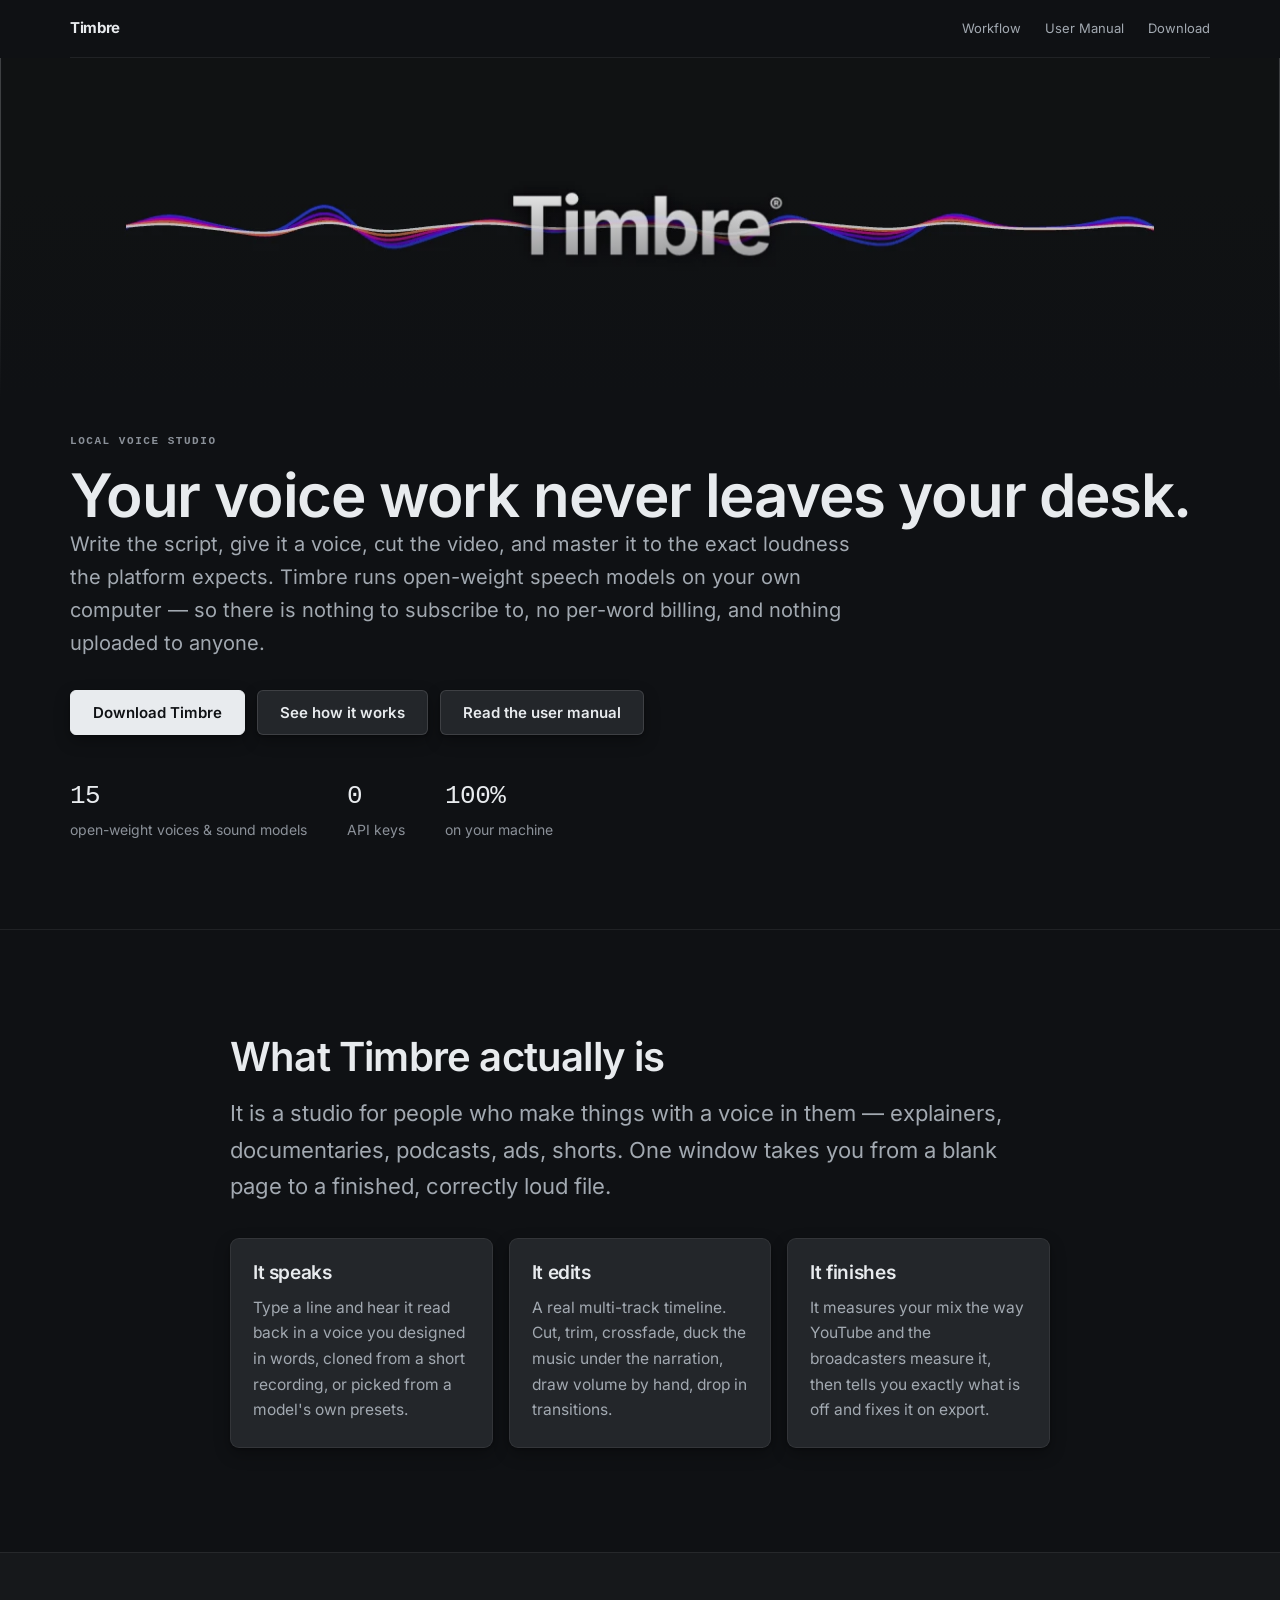
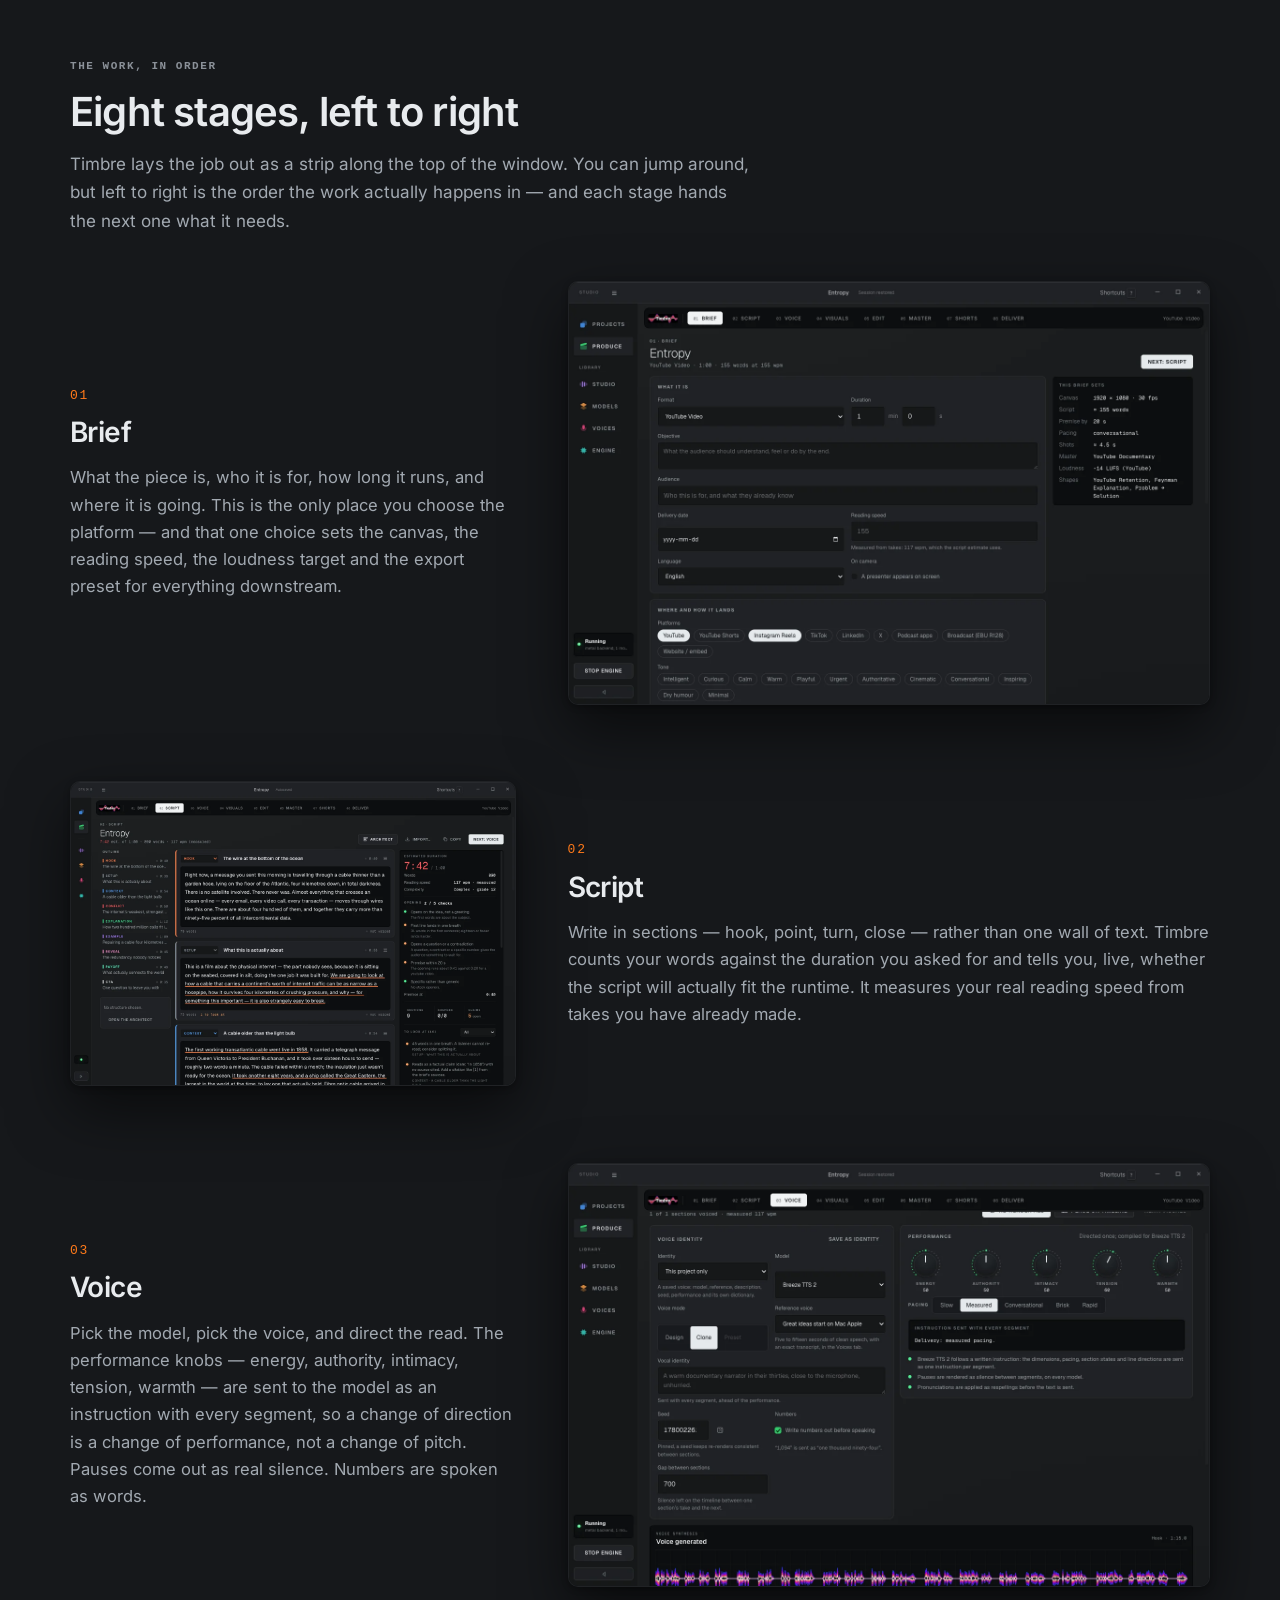
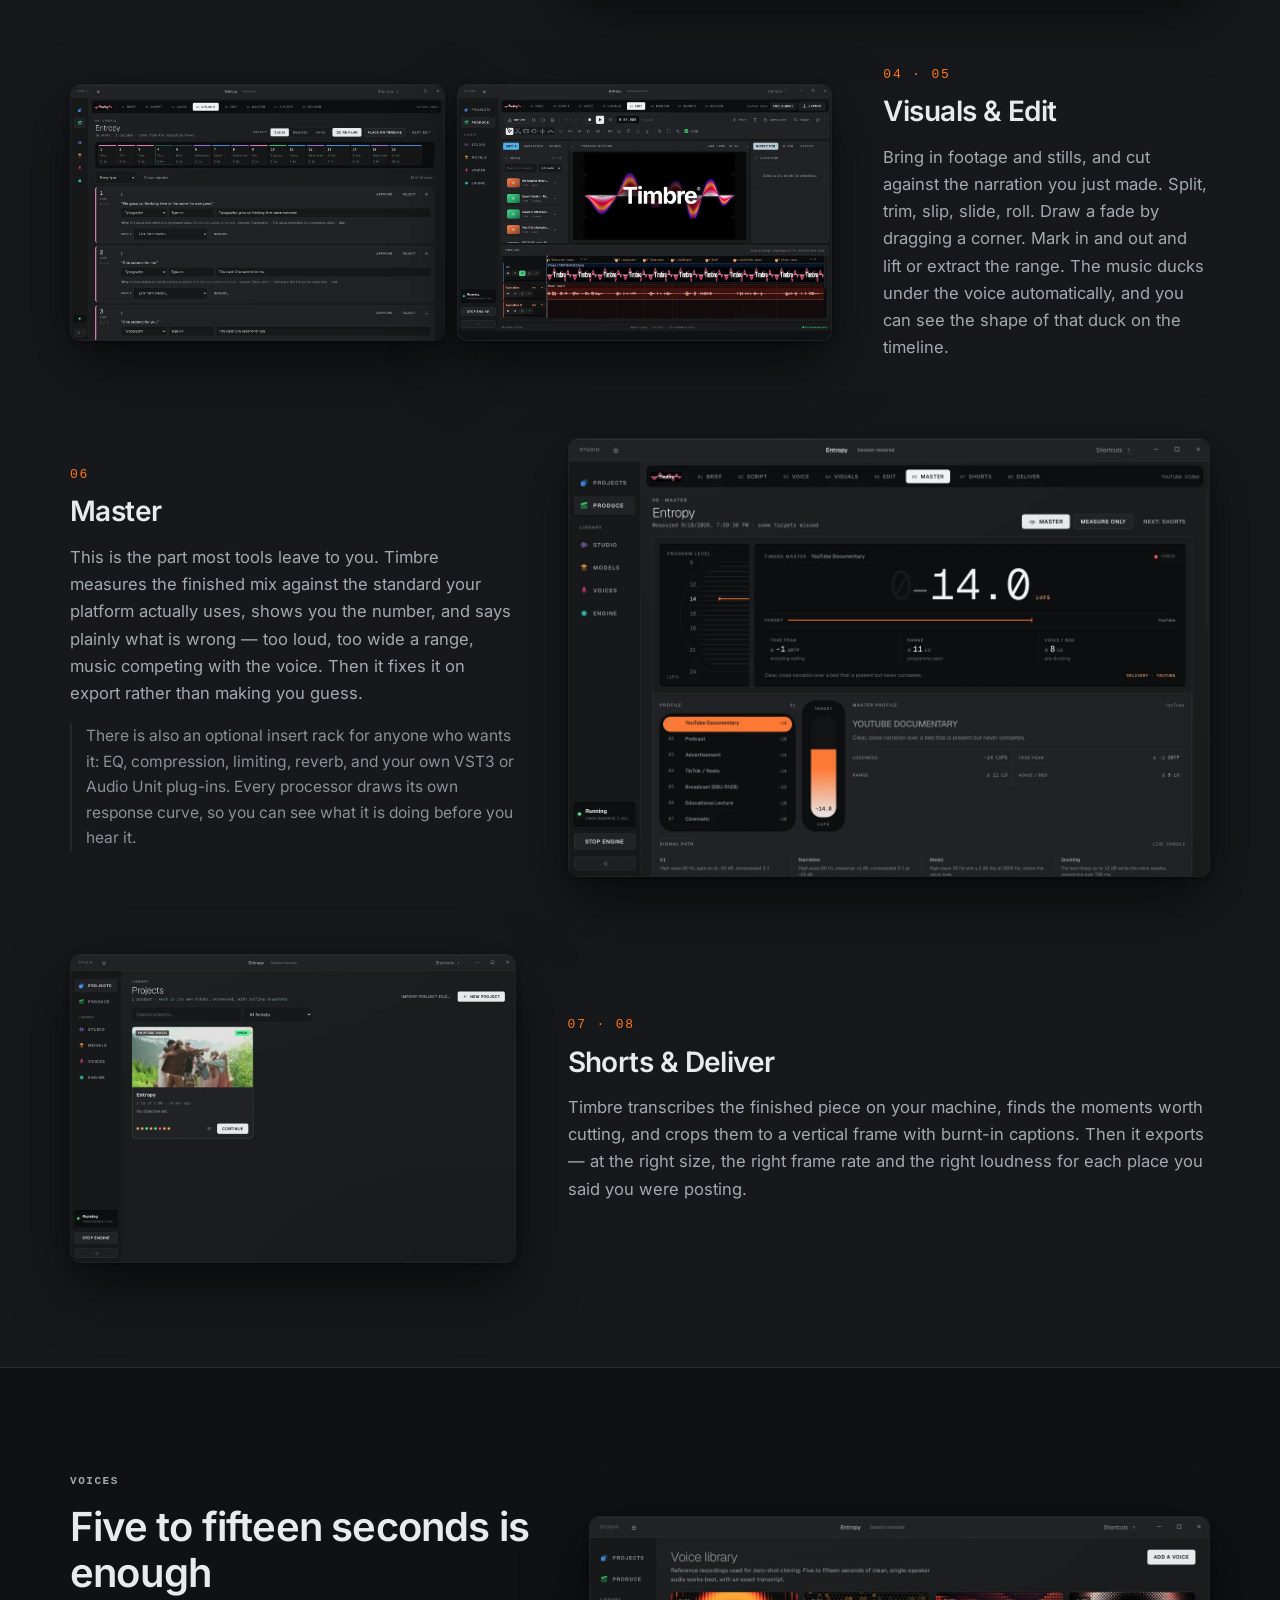
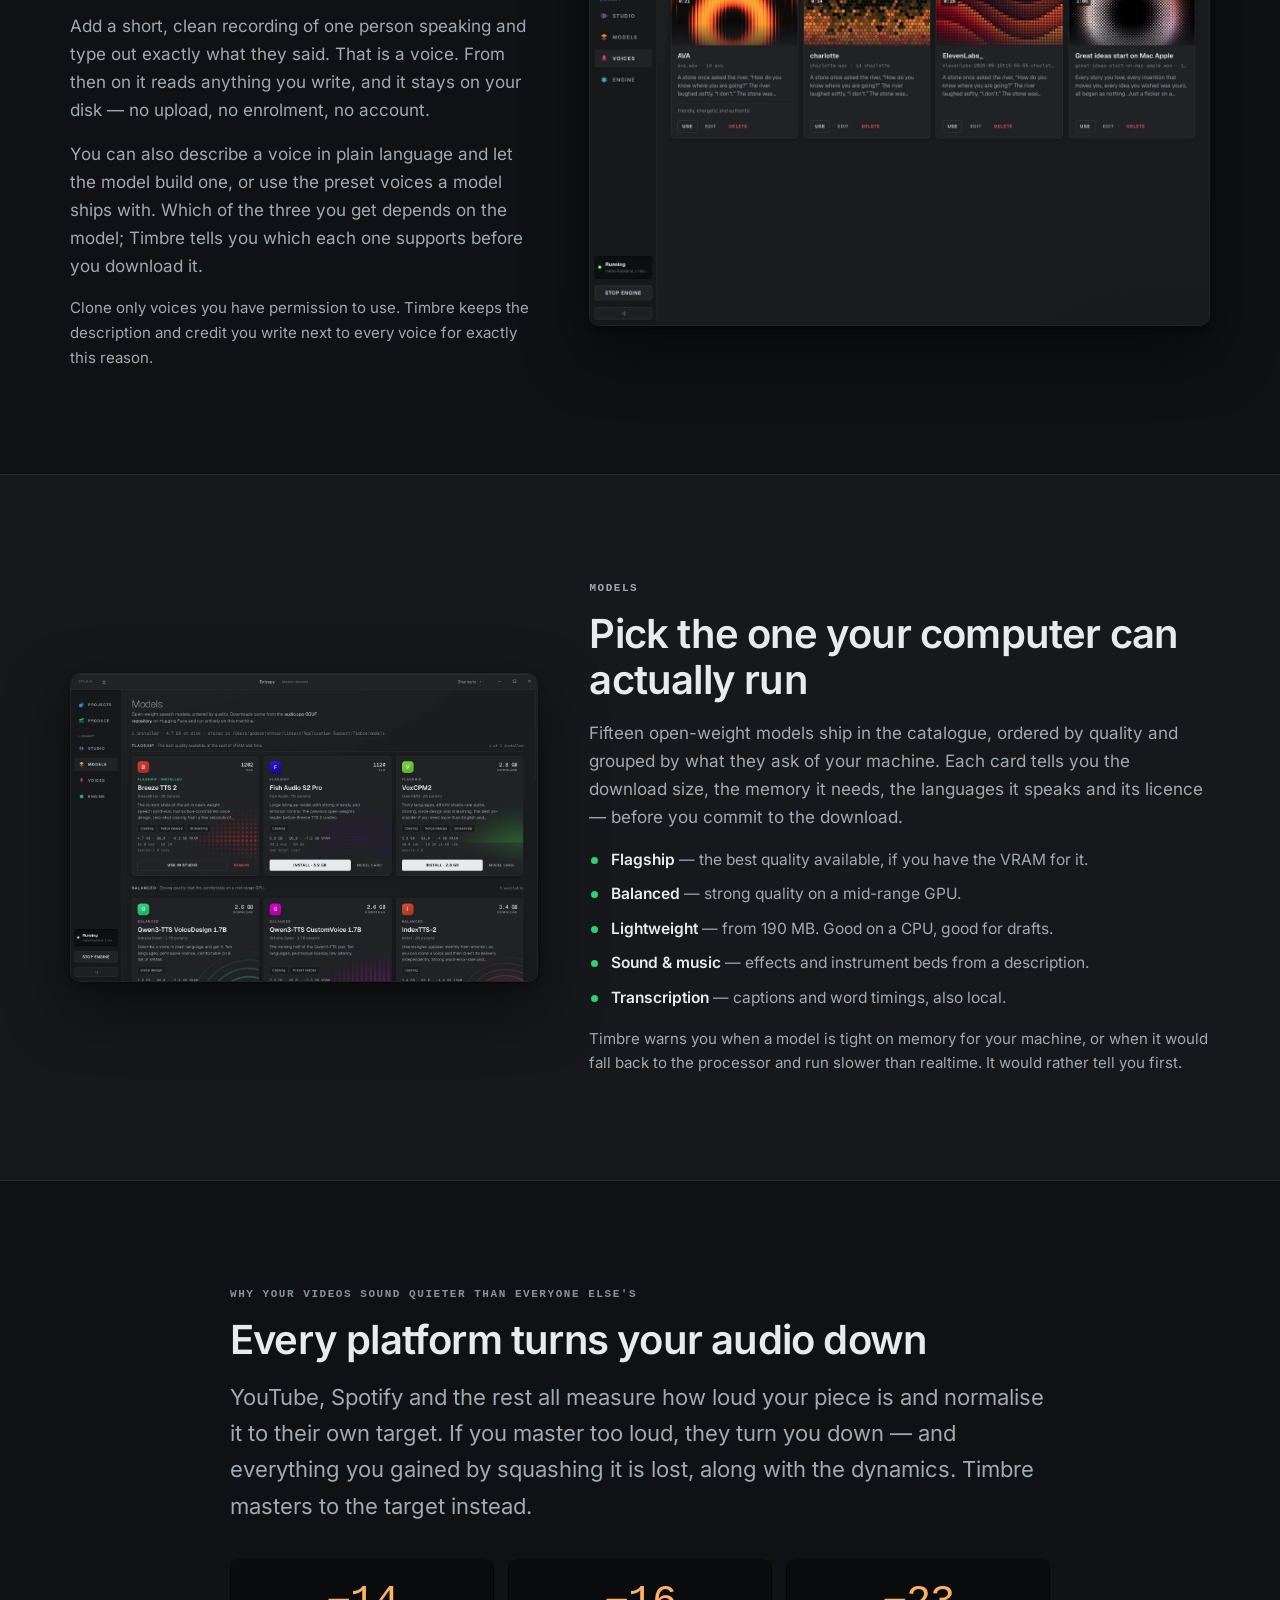
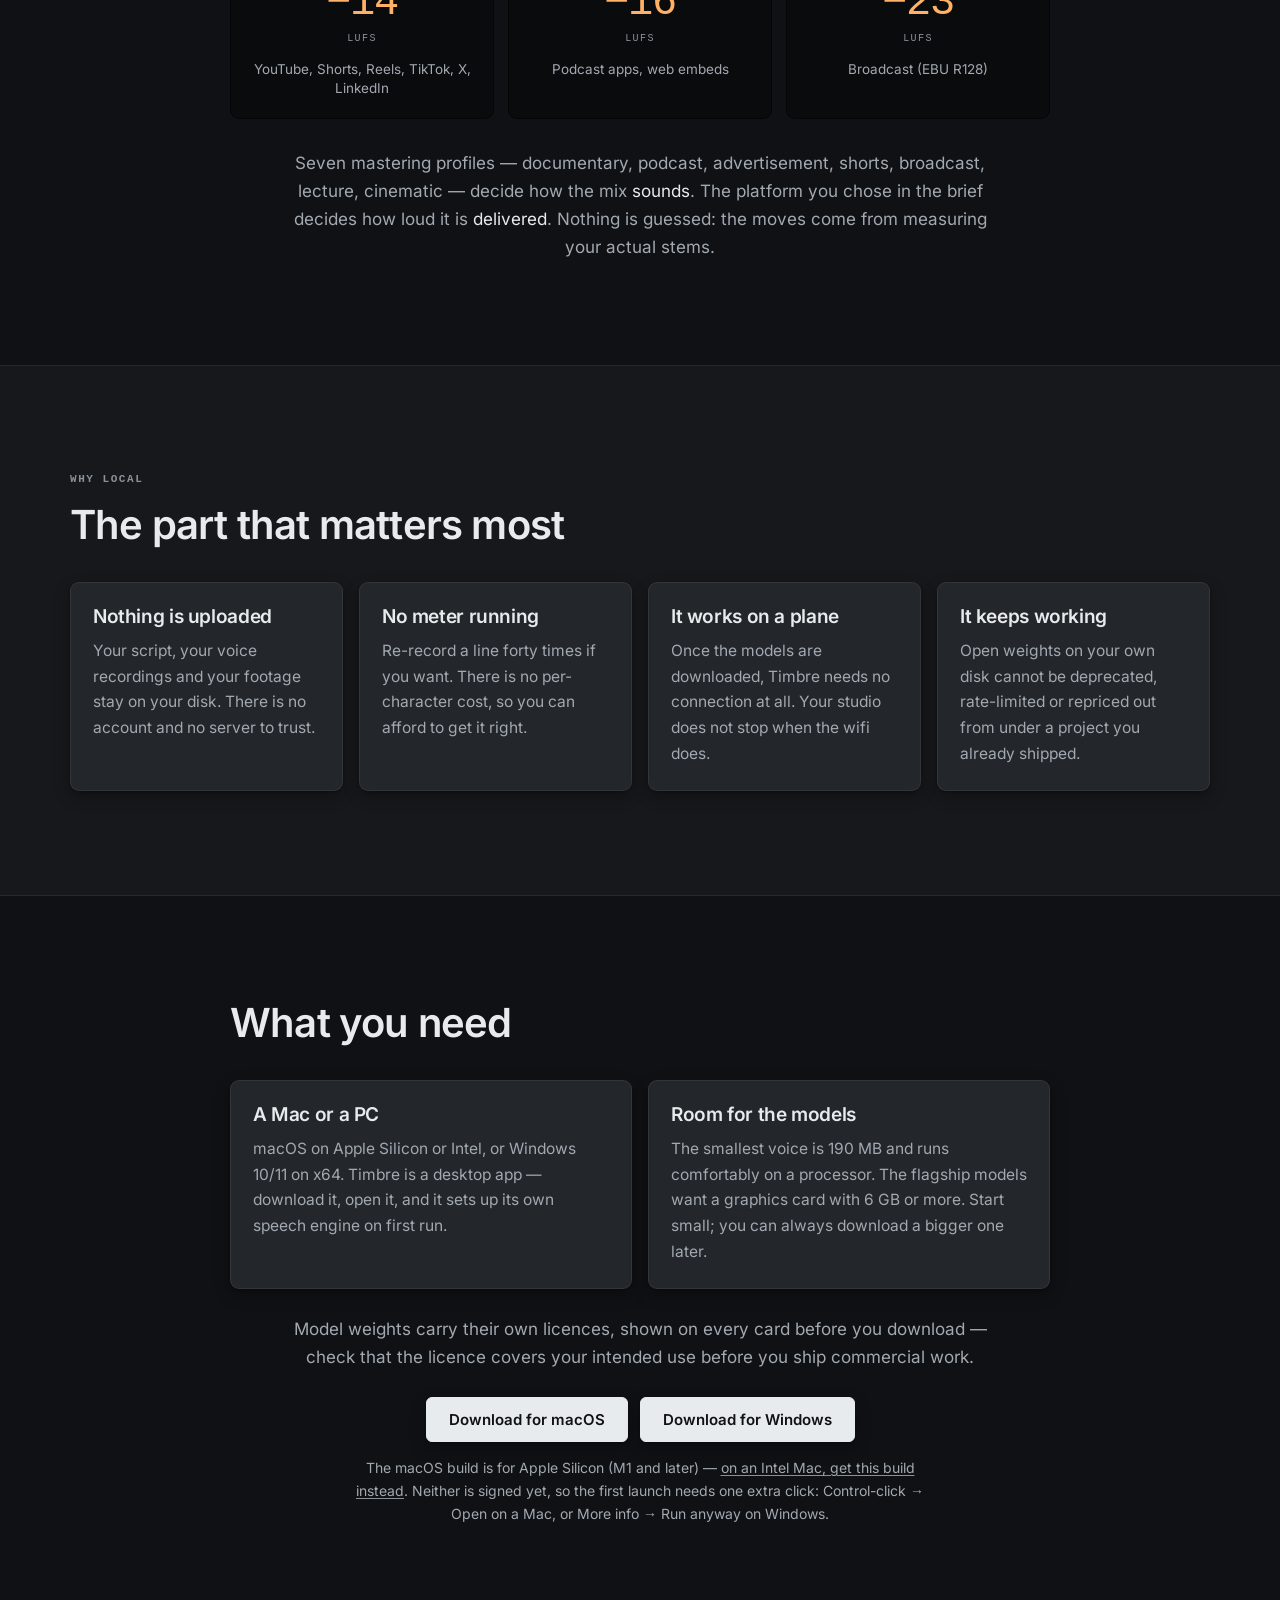
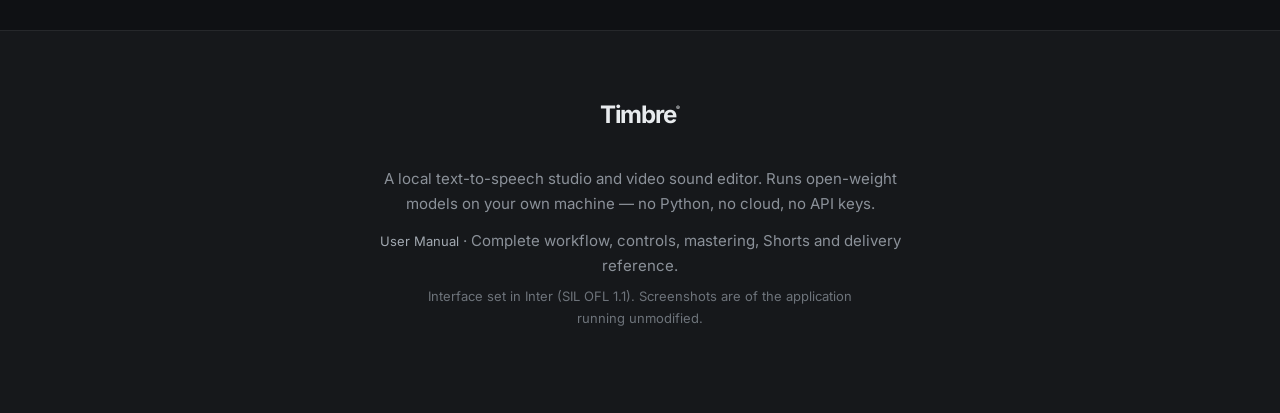
==== index.html @ 1e35bdff "Point the download buttons at the 1.2.0 release" ====
<!doctype html>
<html lang="en">
  <head>
    <meta charset="utf-8" />
    <meta name="viewport" content="width=device-width, initial-scale=1" />
    <title>Timbre — a voice studio that runs on your own machine</title>
    <meta
      name="description"
      content="Write a script, give it a voice, cut the video and master it for the platform you are posting to. Timbre runs open-weight speech models on your own computer. No subscription, no cloud, no API keys."
    />
    <meta name="theme-color" content="#0f1114" />
    <meta property="og:title" content="Timbre — a voice studio that runs on your own machine" />
    <meta
      property="og:description"
      content="Script, voice, edit, master and deliver. Open-weight speech models running locally, with a real multi-track editor and broadcast-grade loudness."
    />
    <meta property="og:type" content="website" />
    <meta property="og:image" content="img/00-masthead.webp" />
    <link rel="stylesheet" href="style.css" />
  </head>
  <body>
    <a class="skip" href="#what">Skip to content</a>

    <!-- ───────────────────────────────────────────── hero -->
    <header class="hero">
      <nav class="site-nav" aria-label="Primary">
        <a class="site-nav-brand" href="index.html">Timbre</a>
        <div class="site-nav-links">
          <a href="#stages">Workflow</a>
          <a href="manual.html">User Manual</a>
          <a href="#get">Download</a>
        </div>
      </nav>
      <!-- The app's own opening screen, used as this page's masthead. It sits
           above the headline rather than behind it: run underneath, its
           wordmark competed with the H1 and read as a printing fault. -->
      <div class="masthead">
        <img
          src="img/00-masthead.webp"
          alt="The Timbre wordmark standing in a speech waveform"
          width="1320"
          height="400"
          fetchpriority="high"
        />
      </div>
      <div class="hero-copy">
        <p class="eyebrow">Local voice studio</p>
        <h1>Your voice work never leaves your desk.</h1>
        <p class="lede">
          Write the script, give it a voice, cut the video, and master it to the exact loudness the
          platform expects. Timbre runs open-weight speech models on your own computer — so there is
          nothing to subscribe to, no per-word billing, and nothing uploaded to anyone.
        </p>
        <div class="cta">
          <a class="btn btn-primary" href="#get">Download Timbre</a>
          <a class="btn" href="#stages">See how it works</a>
          <a class="btn" href="manual.html">Read the user manual</a>
        </div>
        <ul class="hero-facts">
          <li><b>15</b> open-weight voices &amp; sound models</li>
          <li><b>0</b> API keys</li>
          <li><b>100%</b> on your machine</li>
        </ul>
      </div>
    </header>

    <!-- ───────────────────────────────────────────── what -->
    <section id="what" class="band">
      <div class="wrap narrow">
        <h2>What Timbre actually is</h2>
        <p class="big">
          It is a studio for people who make things with a voice in them — explainers, documentaries,
          podcasts, ads, shorts. One window takes you from a blank page to a finished, correctly
          loud file.
        </p>
        <div class="grid three">
          <div class="card">
            <h3>It speaks</h3>
            <p>
              Type a line and hear it read back in a voice you designed in words, cloned from a short
              recording, or picked from a model's own presets.
            </p>
          </div>
          <div class="card">
            <h3>It edits</h3>
            <p>
              A real multi-track timeline. Cut, trim, crossfade, duck the music under the narration,
              draw volume by hand, drop in transitions.
            </p>
          </div>
          <div class="card">
            <h3>It finishes</h3>
            <p>
              It measures your mix the way YouTube and the broadcasters measure it, then tells you
              exactly what is off and fixes it on export.
            </p>
          </div>
        </div>
      </div>
    </section>

    <!-- ───────────────────────────────────────────── stages -->
    <section id="stages" class="band alt">
      <div class="wrap">
        <p class="eyebrow">The work, in order</p>
        <h2>Eight stages, left to right</h2>
        <p class="sub">
          Timbre lays the job out as a strip along the top of the window. You can jump around, but
          left to right is the order the work actually happens in — and each stage hands the next one
          what it needs.
        </p>

        <ol class="stages">
          <li class="stage">
            <div class="stage-text">
              <p class="num">01</p>
              <h3>Brief</h3>
              <p>
                What the piece is, who it is for, how long it runs, and where it is going. This is the
                only place you choose the platform — and that one choice sets the canvas, the reading
                speed, the loudness target and the export preset for everything downstream.
              </p>
            </div>
            <figure class="shot">
              <img src="img/02-brief.webp" alt="The Brief stage: format, duration, objective, audience, platforms and tone." width="1366" height="900" loading="lazy" />
            </figure>
          </li>

          <li class="stage">
            <div class="stage-text">
              <p class="num">02</p>
              <h3>Script</h3>
              <p>
                Write in sections — hook, point, turn, close — rather than one wall of text. Timbre
                counts your words against the duration you asked for and tells you, live, whether the
                script will actually fit the runtime. It measures your real reading speed from takes
                you have already made.
              </p>
            </div>
            <figure class="shot">
              <img src="img/03-script.webp" alt="The Script stage: nine sections of a script with live word counts, a reading-speed estimate, and Timbre's own checks for pacing and unsourced claims." width="1320" height="900" loading="lazy" />
            </figure>
          </li>

          <li class="stage">
            <div class="stage-text">
              <p class="num">03</p>
              <h3>Voice</h3>
              <p>
                Pick the model, pick the voice, and direct the read. The performance knobs — energy,
                authority, intimacy, tension, warmth — are sent to the model as an instruction with
                every segment, so a change of direction is a change of performance, not a change of
                pitch. Pauses come out as real silence. Numbers are spoken as words.
              </p>
            </div>
            <figure class="shot">
              <img src="img/04-voice.webp" alt="The Voice stage: voice identity, reference voice, and performance knobs." width="1366" height="900" loading="lazy" />
            </figure>
          </li>

          <li class="stage stage-pair">
            <div class="stage-text">
              <p class="num">04 · 05</p>
              <h3>Visuals &amp; Edit</h3>
              <p>
                Bring in footage and stills, and cut against the narration you just made. Split, trim,
                slip, slide, roll. Draw a fade by dragging a corner. Mark in and out and lift or
                extract the range. The music ducks under the voice automatically, and you can see the
                shape of that duck on the timeline.
              </p>
            </div>
            <div class="shot-pair">
              <figure class="shot">
                <img src="img/visuals-shots.webp" alt="The Visuals stage: an auto-planned shot list, each shot categorised -- typography, stock, generated, diagram -- with the reasoning behind it and its own approve or reject control." width="1320" height="900" loading="lazy" />
              </figure>
              <figure class="shot">
                <img src="img/05-edit.webp" alt="The Edit stage: multi-track timeline with video, narration and music." width="1366" height="900" loading="lazy" />
              </figure>
            </div>
          </li>

          <li class="stage">
            <div class="stage-text">
              <p class="num">06</p>
              <h3>Master</h3>
              <p>
                This is the part most tools leave to you. Timbre measures the finished mix against the
                standard your platform actually uses, shows you the number, and says plainly what is
                wrong — too loud, too wide a range, music competing with the voice. Then it fixes it
                on export rather than making you guess.
              </p>
              <p class="aside">
                There is also an optional insert rack for anyone who wants it: EQ, compression,
                limiting, reverb, and your own VST3 or Audio Unit plug-ins. Every processor draws its
                own response curve, so you can see what it is doing before you hear it.
              </p>
            </div>
            <figure class="shot">
              <img src="img/06-master.webp" alt="The Master stage: a large loudness readout, target rail and delivery profiles." width="1320" height="900" loading="lazy" />
            </figure>
          </li>

          <li class="stage">
            <div class="stage-text">
              <p class="num">07 · 08</p>
              <h3>Shorts &amp; Deliver</h3>
              <p>
                Timbre transcribes the finished piece on your machine, finds the moments worth
                cutting, and crops them to a vertical frame with burnt-in captions. Then it exports —
                at the right size, the right frame rate and the right loudness for each place you
                said you were posting.
              </p>
            </div>
            <figure class="shot">
              <img src="img/01-projects.webp" alt="The project library: each project in its own folder, autosaved with rolling snapshots." width="1300" height="900" loading="lazy" />
            </figure>
          </li>
        </ol>
      </div>
    </section>

    <!-- ───────────────────────────────────────────── voices -->
    <section class="band">
      <div class="wrap split">
        <div class="split-text">
          <p class="eyebrow">Voices</p>
          <h2>Five to fifteen seconds is enough</h2>
          <p>
            Add a short, clean recording of one person speaking and type out exactly what they said.
            That is a voice. From then on it reads anything you write, and it stays on your disk —
            no upload, no enrolment, no account.
          </p>
          <p>
            You can also describe a voice in plain language and let the model build one, or use the
            preset voices a model ships with. Which of the three you get depends on the model; Timbre
            tells you which each one supports before you download it.
          </p>
          <p class="note">
            Clone only voices you have permission to use. Timbre keeps the description and credit you
            write next to every voice for exactly this reason.
          </p>
        </div>
        <figure class="shot">
          <img src="img/08-voices.webp" alt="The voice library: saved reference voices with transcripts and durations." width="1366" height="900" loading="lazy" />
        </figure>
      </div>
    </section>

    <!-- ───────────────────────────────────────────── models -->
    <section class="band alt">
      <div class="wrap split reverse">
        <div class="split-text">
          <p class="eyebrow">Models</p>
          <h2>Pick the one your computer can actually run</h2>
          <p>
            Fifteen open-weight models ship in the catalogue, ordered by quality and grouped by what
            they ask of your machine. Each card tells you the download size, the memory it needs, the
            languages it speaks and its licence — before you commit to the download.
          </p>
          <ul class="ticks">
            <li><b>Flagship</b> — the best quality available, if you have the VRAM for it.</li>
            <li><b>Balanced</b> — strong quality on a mid-range GPU.</li>
            <li><b>Lightweight</b> — from 190 MB. Good on a CPU, good for drafts.</li>
            <li><b>Sound &amp; music</b> — effects and instrument beds from a description.</li>
            <li><b>Transcription</b> — captions and word timings, also local.</li>
          </ul>
          <p class="note">
            Timbre warns you when a model is tight on memory for your machine, or when it would fall
            back to the processor and run slower than realtime. It would rather tell you first.
          </p>
        </div>
        <figure class="shot">
          <img src="img/07-models.webp" alt="The model library: cards showing size, memory, languages and licence." width="1366" height="900" loading="lazy" />
        </figure>
      </div>
    </section>

    <!-- ───────────────────────────────────────────── loudness -->
    <section class="band">
      <div class="wrap narrow">
        <p class="eyebrow">Why your videos sound quieter than everyone else's</p>
        <h2>Every platform turns your audio down</h2>
        <p class="big">
          YouTube, Spotify and the rest all measure how loud your piece is and normalise it to their
          own target. If you master too loud, they turn you down — and everything you gained by
          squashing it is lost, along with the dynamics. Timbre masters to the target instead.
        </p>
        <div class="targets">
          <div><b>−14</b><span>LUFS</span><i>YouTube, Shorts, Reels, TikTok, X, LinkedIn</i></div>
          <div><b>−16</b><span>LUFS</span><i>Podcast apps, web embeds</i></div>
          <div><b>−23</b><span>LUFS</span><i>Broadcast (EBU R128)</i></div>
        </div>
        <p class="sub center">
          Seven mastering profiles — documentary, podcast, advertisement, shorts, broadcast, lecture,
          cinematic — decide how the mix <em>sounds</em>. The platform you chose in the brief decides
          how loud it is <em>delivered</em>. Nothing is guessed: the moves come from measuring your
          actual stems.
        </p>
      </div>
    </section>

    <!-- ───────────────────────────────────────────── local -->
    <section class="band alt">
      <div class="wrap">
        <p class="eyebrow">Why local</p>
        <h2>The part that matters most</h2>
        <div class="grid four">
          <div class="card">
            <h3>Nothing is uploaded</h3>
            <p>
              Your script, your voice recordings and your footage stay on your disk. There is no
              account and no server to trust.
            </p>
          </div>
          <div class="card">
            <h3>No meter running</h3>
            <p>
              Re-record a line forty times if you want. There is no per-character cost, so you can
              afford to get it right.
            </p>
          </div>
          <div class="card">
            <h3>It works on a plane</h3>
            <p>
              Once the models are downloaded, Timbre needs no connection at all. Your studio does not
              stop when the wifi does.
            </p>
          </div>
          <div class="card">
            <h3>It keeps working</h3>
            <p>
              Open weights on your own disk cannot be deprecated, rate-limited or repriced out from
              under a project you already shipped.
            </p>
          </div>
        </div>
      </div>
    </section>

    <!-- ───────────────────────────────────────────── get -->
    <section id="get" class="band">
      <div class="wrap narrow">
        <h2>What you need</h2>
        <div class="grid two">
          <div class="card">
            <h3>A Mac or a PC</h3>
            <p>
              macOS on Apple Silicon or Intel, or Windows 10/11 on x64. Timbre is a desktop app — download
              it, open it, and it sets up its own speech engine on first run.
            </p>
          </div>
          <div class="card">
            <h3>Room for the models</h3>
            <p>
              The smallest voice is 190 MB and runs comfortably on a processor. The flagship models
              want a graphics card with 6 GB or more. Start small; you can always download a bigger
              one later.
            </p>
          </div>
        </div>
        <p class="sub center" style="margin-top: 26px">
          Model weights carry their own licences, shown on every card before you download —
          check that the licence covers your intended use before you ship commercial work.
        </p>
        <div class="cta center">
          <a class="btn btn-primary" href="https://github.com/godsonj64/timbre-site/releases/latest/download/Timbre-1.2.0-mac-arm64.dmg" download>Download for macOS</a>
          <a class="btn btn-primary" href="https://github.com/godsonj64/timbre-site/releases/latest/download/Timbre-1.2.0-win-x64.exe" download>Download for Windows</a>
        </div>
        <p class="sub center" style="margin-top: 14px; font-size: 14px">
          The macOS build is for Apple Silicon (M1 and later) —
          <a href="https://github.com/godsonj64/timbre-site/releases/latest/download/Timbre-1.2.0-mac-x64.dmg" download>on an Intel Mac, get this build instead</a>.
          Neither is signed yet, so the first launch needs one extra click: Control-click &rarr; Open
          on a Mac, or More info &rarr; Run anyway on Windows.
        </p>
      </div>
    </section>

    <footer class="foot">
      <div class="wrap">
        <div class="foot-mark" aria-hidden="true">
          <svg viewBox="0 0 1400 420" class="wordmark" focusable="false">
            <text x="700" y="283" text-anchor="middle" font-size="216" letter-spacing="-9">
              Timbre<tspan font-size="54" font-weight="600" letter-spacing="0" dy="-115">&#174;</tspan>
            </text>
          </svg>
        </div>
        <p>
          A local text-to-speech studio and video sound editor. Runs open-weight models on your own
          machine — no Python, no cloud, no API keys.
        </p>
        <p class="foot-manual"><a href="manual.html">User Manual</a> · Complete workflow, controls, mastering, Shorts and delivery reference.</p>
        <p class="fine">
          Interface set in Inter (SIL OFL 1.1). Screenshots are of the application
          running unmodified.
        </p>
      </div>
    </footer>
  </body>
</html>
---- style.css ----
/* ==========================================================================
   Timbre — the public page.

   The app is drawn as a machined instrument: a matte dark chassis, black glass
   displays sunk into it, one warm signal colour and nothing translucent. The
   page is cut from the same material so that arriving here and opening the app
   feel like the same object. Everything below is the app's own token ladder.
   ========================================================================== */

@font-face {
  font-family: 'Inter';
  src: url('font/inter-variable-latin.woff2') format('woff2-variations');
  font-weight: 100 900;
  font-style: normal;
  font-display: swap;
}

:root {
  /* The five steps of metal the app is built from. */
  --m-0: #0f1114;
  --m-1: #16181b;
  --m-2: #1c1f22;
  --m-3: #23262a;
  --m-4: #2c3035;
  --edge: rgba(255, 255, 255, 0.07);
  --line: rgba(255, 255, 255, 0.12);

  --ink: #e8ebee;
  --ink-dim: #a2a9b1;
  --ink-faint: #8b9199;

  --signal: #2fd06e;
  --accent: #ff7a1a;
  --accent-lit: #ffb266;

  --lift-2: 0 1px 2px rgba(0, 0, 0, 0.24), 0 6px 16px rgba(0, 0, 0, 0.3);
  --lift-3: 0 2px 6px rgba(0, 0, 0, 0.3), 0 24px 60px rgba(0, 0, 0, 0.55);

  --track: 0.14em;
  --sans: 'Inter', -apple-system, BlinkMacSystemFont, 'Segoe UI', Roboto, sans-serif;
  --mono: ui-monospace, 'SF Mono', 'Cascadia Mono', Consolas, monospace;
}

* { box-sizing: border-box; }

html { scroll-behavior: smooth; }
@media (prefers-reduced-motion: reduce) {
  html { scroll-behavior: auto; }
}

body {
  margin: 0;
  background: var(--m-0);
  color: var(--ink);
  font: 400 17px/1.65 var(--sans);
  -webkit-font-smoothing: antialiased;
  text-rendering: optimizeLegibility;
}

img { max-width: 100%; height: auto; display: block; }

.skip {
  position: absolute;
  left: -9999px;
  top: 0;
  background: var(--ink);
  color: var(--m-0);
  padding: 10px 16px;
  z-index: 10;
}
.skip:focus { left: 12px; top: 12px; }

.wrap { width: min(1140px, calc(100% - 48px)); margin: 0 auto; }
.wrap.narrow { width: min(820px, calc(100% - 48px)); }

/* -------------------------------------------------------------- type */

h1, h2, h3 { margin: 0; letter-spacing: -0.02em; font-weight: 600; }
h1 { font-size: clamp(34px, 5.4vw, 60px); line-height: 1.06; }
h2 { font-size: clamp(27px, 3.4vw, 40px); line-height: 1.14; margin-bottom: 16px; }
h3 { font-size: 19px; line-height: 1.3; margin-bottom: 9px; }
p { margin: 0 0 16px; }
p:last-child { margin-bottom: 0; }

.eyebrow {
  font-family: var(--mono);
  font-size: 11px;
  font-weight: 600;
  letter-spacing: var(--track);
  text-transform: uppercase;
  color: var(--ink-faint);
  margin-bottom: 14px;
}
.lede { font-size: clamp(17px, 1.9vw, 20px); color: var(--ink-dim); max-width: 60ch; }
.big { font-size: clamp(18px, 2.1vw, 22px); color: var(--ink-dim); max-width: 62ch; margin-bottom: 30px; }
.sub { color: var(--ink-dim); max-width: 62ch; }
.sub.center { max-width: 66ch; margin-left: auto; margin-right: auto; text-align: center; }
.note { font-size: 15px; color: var(--ink-faint); }
.aside {
  font-size: 15.5px;
  color: var(--ink-faint);
  border-left: 2px solid var(--edge);
  padding-left: 14px;
  margin-top: 16px;
}
em { font-style: normal; color: var(--ink); }

/* A link inside a line of prose, rather than a button: the Intel Mac
   disambiguation under the download buttons is the only place this page
   uses one. Underlined by default so it reads as a link on a background
   this dark, where colour alone is a weak signal; the accent only shows up
   on hover, so it does not compete with the two primary buttons above it. */
.sub a {
  color: inherit;
  text-decoration: underline;
  text-decoration-color: var(--ink-faint);
  text-underline-offset: 2px;
}
.sub a:hover { color: var(--accent-lit); text-decoration-color: var(--accent-lit); }

/* -------------------------------------------------------------- hero */

.hero {
  position: relative;
  border-bottom: 1px solid var(--edge);
  overflow: hidden;
}
/* The masthead: the app's opening screen, bled to the full width of the page
   and faded out at the bottom so it hands over to the chassis rather than
   ending on a line. */
.masthead {
  position: relative;
  overflow: hidden;
}
.masthead img {
  width: 100%;
  max-height: min(46vh, 340px);
  object-fit: cover;
  object-position: center;
}
.masthead::after {
  content: '';
  position: absolute;
  inset: 0;
  background: linear-gradient(180deg, transparent 38%, rgba(15, 17, 20, 0.7) 78%, var(--m-0) 100%);
  pointer-events: none;
}
.hero-copy {
  position: relative;
  z-index: 1;
  width: min(1140px, calc(100% - 48px));
  margin: 0 auto;
  padding: clamp(18px, 3vw, 34px) 0 clamp(64px, 8vw, 88px);
}
.cta { display: flex; flex-wrap: wrap; gap: 12px; margin-top: 30px; }
.cta.center { justify-content: center; margin-top: 26px; }

.btn {
  display: inline-flex;
  align-items: center;
  padding: 12px 22px;
  border: 1px solid var(--line);
  border-radius: 6px;
  background: var(--m-3);
  color: var(--ink);
  font: 600 15px var(--sans);
  text-decoration: none;
  box-shadow: var(--lift-2);
  transition: transform 0.14s, border-color 0.14s;
}
.btn:hover { transform: translateY(-1px); border-color: var(--ink-faint); }
.btn-primary {
  background: var(--ink);
  border-color: var(--ink);
  color: var(--m-0);
}
.btn-primary:hover { background: #fff; border-color: #fff; }

.hero-facts {
  display: flex;
  flex-wrap: wrap;
  gap: 12px 40px;
  list-style: none;
  margin: 40px 0 0;
  padding: 0;
  font-size: 14px;
  color: var(--ink-faint);
}
.hero-facts b {
  display: block;
  font-family: var(--mono);
  font-size: 26px;
  font-weight: 500;
  color: var(--ink);
  letter-spacing: -0.02em;
}

/* -------------------------------------------------------------- bands */

.band { padding: clamp(64px, 9vw, 104px) 0; }
.band.alt { background: var(--m-1); border-block: 1px solid var(--edge); }

.grid { display: grid; gap: 16px; margin-top: 34px; }
.grid.two { grid-template-columns: repeat(auto-fit, minmax(280px, 1fr)); }
.grid.three { grid-template-columns: repeat(auto-fit, minmax(250px, 1fr)); }
.grid.four { grid-template-columns: repeat(auto-fit, minmax(226px, 1fr)); }

.card {
  background: var(--m-3);
  border: 1px solid var(--edge);
  border-radius: 9px;
  padding: 22px 22px 24px;
  box-shadow: var(--lift-2);
}
.card p { font-size: 15.5px; color: var(--ink-dim); margin: 0; }

/* -------------------------------------------------------------- shots */

/* A screenshot is a display sunk into the page: a hairline, a hard shadow and
   no rounding beyond the app's own panel radius. */
.shot {
  margin: 0;
  border: 1px solid var(--edge);
  border-radius: 10px;
  overflow: hidden;
  background: var(--m-0);
  box-shadow: var(--lift-3);
}

/* -------------------------------------------------------------- stages */

.stages { list-style: none; margin: 46px 0 0; padding: 0; display: grid; gap: clamp(46px, 6vw, 78px); }
.stage {
  display: grid;
  grid-template-columns: minmax(0, 0.82fr) minmax(0, 1.18fr);
  gap: clamp(24px, 4vw, 52px);
  align-items: center;
}
.stage:nth-child(even) .stage-text { order: 2; }
.stage-text p:last-of-type { margin-bottom: 0; }
.stage-text > p:not(.num):not(.aside) { color: var(--ink-dim); font-size: 16.5px; }
.num {
  font-family: var(--mono);
  font-size: 13px;
  letter-spacing: var(--track);
  color: var(--accent);
  margin-bottom: 8px;
}
.stage h3 { font-size: clamp(22px, 2.5vw, 28px); margin-bottom: 14px; }

/* Visuals & Edit is the one stage that shows two screens, not one -- the
   auto-planned shot list next to the timeline it feeds. It gets more of the
   row's width than a single-screenshot stage does, or two app screenshots
   side by side would be too small to read.

   This is the 4th stage in the list, so the existing zigzag rule two
   declarations up (`.stage:nth-child(even) .stage-text { order: 2; }`)
   pushes its text to source-order 2 -- CSS Grid auto-placement sorts by
   order before it assigns tracks, so `.shot-pair`, left at the default
   order, is what actually lands in the *first* column here, not
   `.stage-text`. The wide track has to be first for the same reason. */
.stage-pair { grid-template-columns: minmax(0, 1.4fr) minmax(0, 0.6fr); }
.shot-pair {
  display: grid;
  grid-template-columns: 1fr 1fr;
  gap: 12px;
}

/* -------------------------------------------------------------- split */

.split {
  display: grid;
  grid-template-columns: minmax(0, 0.86fr) minmax(0, 1.14fr);
  gap: clamp(24px, 4vw, 54px);
  align-items: center;
}
.split.reverse .split-text { order: 2; }
.split-text p { color: var(--ink-dim); }

.ticks { list-style: none; margin: 0 0 16px; padding: 0; }
.ticks li {
  position: relative;
  padding-left: 22px;
  margin-bottom: 9px;
  color: var(--ink-dim);
  font-size: 15.5px;
}
.ticks li::before {
  content: '';
  position: absolute;
  left: 2px;
  top: 10px;
  width: 7px;
  height: 7px;
  border-radius: 50%;
  background: var(--signal);
}
.ticks b { color: var(--ink); font-weight: 600; }

/* -------------------------------------------------------------- targets */

.targets {
  display: grid;
  grid-template-columns: repeat(auto-fit, minmax(210px, 1fr));
  gap: 14px;
  margin: 34px 0 30px;
}
.targets > div {
  background: #0a0b0c;
  border-radius: 9px;
  padding: 24px 20px 20px;
  text-align: center;
  box-shadow: inset 0 0 0 1px rgba(0, 0, 0, 0.55), inset 0 1px 0 var(--edge);
}
.targets b {
  display: block;
  font-family: var(--mono);
  font-size: 42px;
  font-weight: 400;
  line-height: 1;
  color: var(--accent-lit);
  letter-spacing: -0.03em;
}
.targets span {
  display: block;
  font-family: var(--mono);
  font-size: 10px;
  letter-spacing: var(--track);
  color: var(--ink-faint);
  margin-top: 7px;
}
.targets i {
  display: block;
  font-style: normal;
  font-size: 13.5px;
  color: var(--ink-dim);
  margin-top: 12px;
  line-height: 1.45;
}

/* -------------------------------------------------------------- foot */

.foot {
  padding: 60px 0 72px;
  border-top: 1px solid var(--edge);
  background: var(--m-1);
  text-align: center;
}
.foot p { color: var(--ink-faint); font-size: 15px; max-width: 58ch; margin: 0 auto 12px; }
.foot .fine { font-size: 13px; color: #6d737a; }
.foot-mark { margin-bottom: 22px; }
.wordmark { width: 156px; height: auto; fill: var(--ink); font-family: 'Inter', sans-serif; font-weight: 700; }

/* -------------------------------------------------------------- narrow */

@media (max-width: 820px) {
  .stage,
  .stage-pair,
  .split { grid-template-columns: 1fr; }
  .shot-pair { grid-template-columns: 1fr; }
  .stage:nth-child(even) .stage-text,
  .split.reverse .split-text { order: 0; }
  .masthead img { max-height: 30vh; }
}


/* -------------------------------------------------------------- site navigation */

.site-nav {
  width: min(1140px, calc(100% - 48px));
  margin: 0 auto;
  min-height: 58px;
  display: flex;
  align-items: center;
  justify-content: space-between;
  gap: 24px;
  border-bottom: 1px solid var(--edge);
}
.site-nav-brand {
  color: var(--ink);
  text-decoration: none;
  font-size: 15px;
  font-weight: 700;
  letter-spacing: -0.025em;
}
.site-nav-links {
  display: flex;
  align-items: center;
  gap: 24px;
}
.site-nav-links a,
.foot-manual a {
  color: var(--ink-dim);
  text-decoration: none;
  font-size: 13px;
}
.site-nav-links a:hover,
.foot-manual a:hover { color: var(--ink); }
.foot-manual { margin-bottom: 8px !important; }

@media (max-width: 620px) {
  .site-nav { min-height: 52px; }
  .site-nav-links { gap: 14px; }
  .site-nav-links a:first-child { display: none; }
}
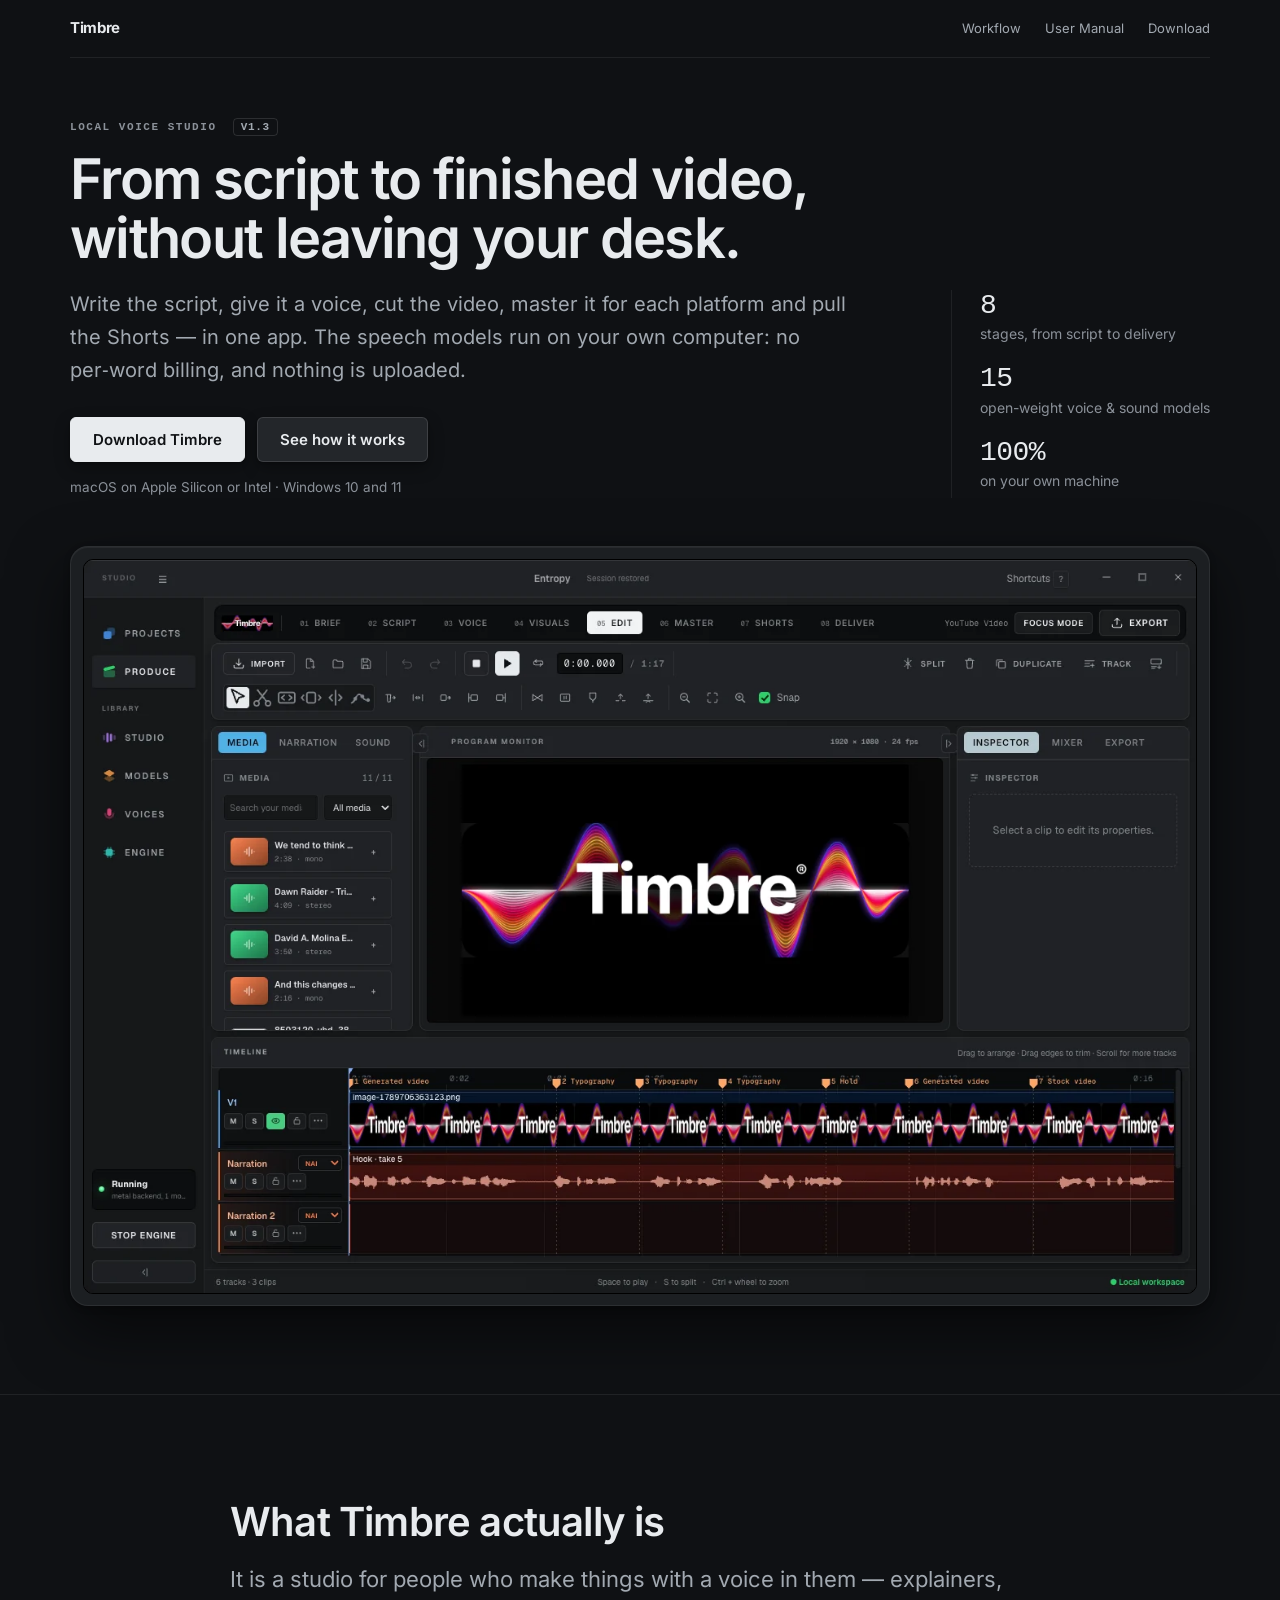
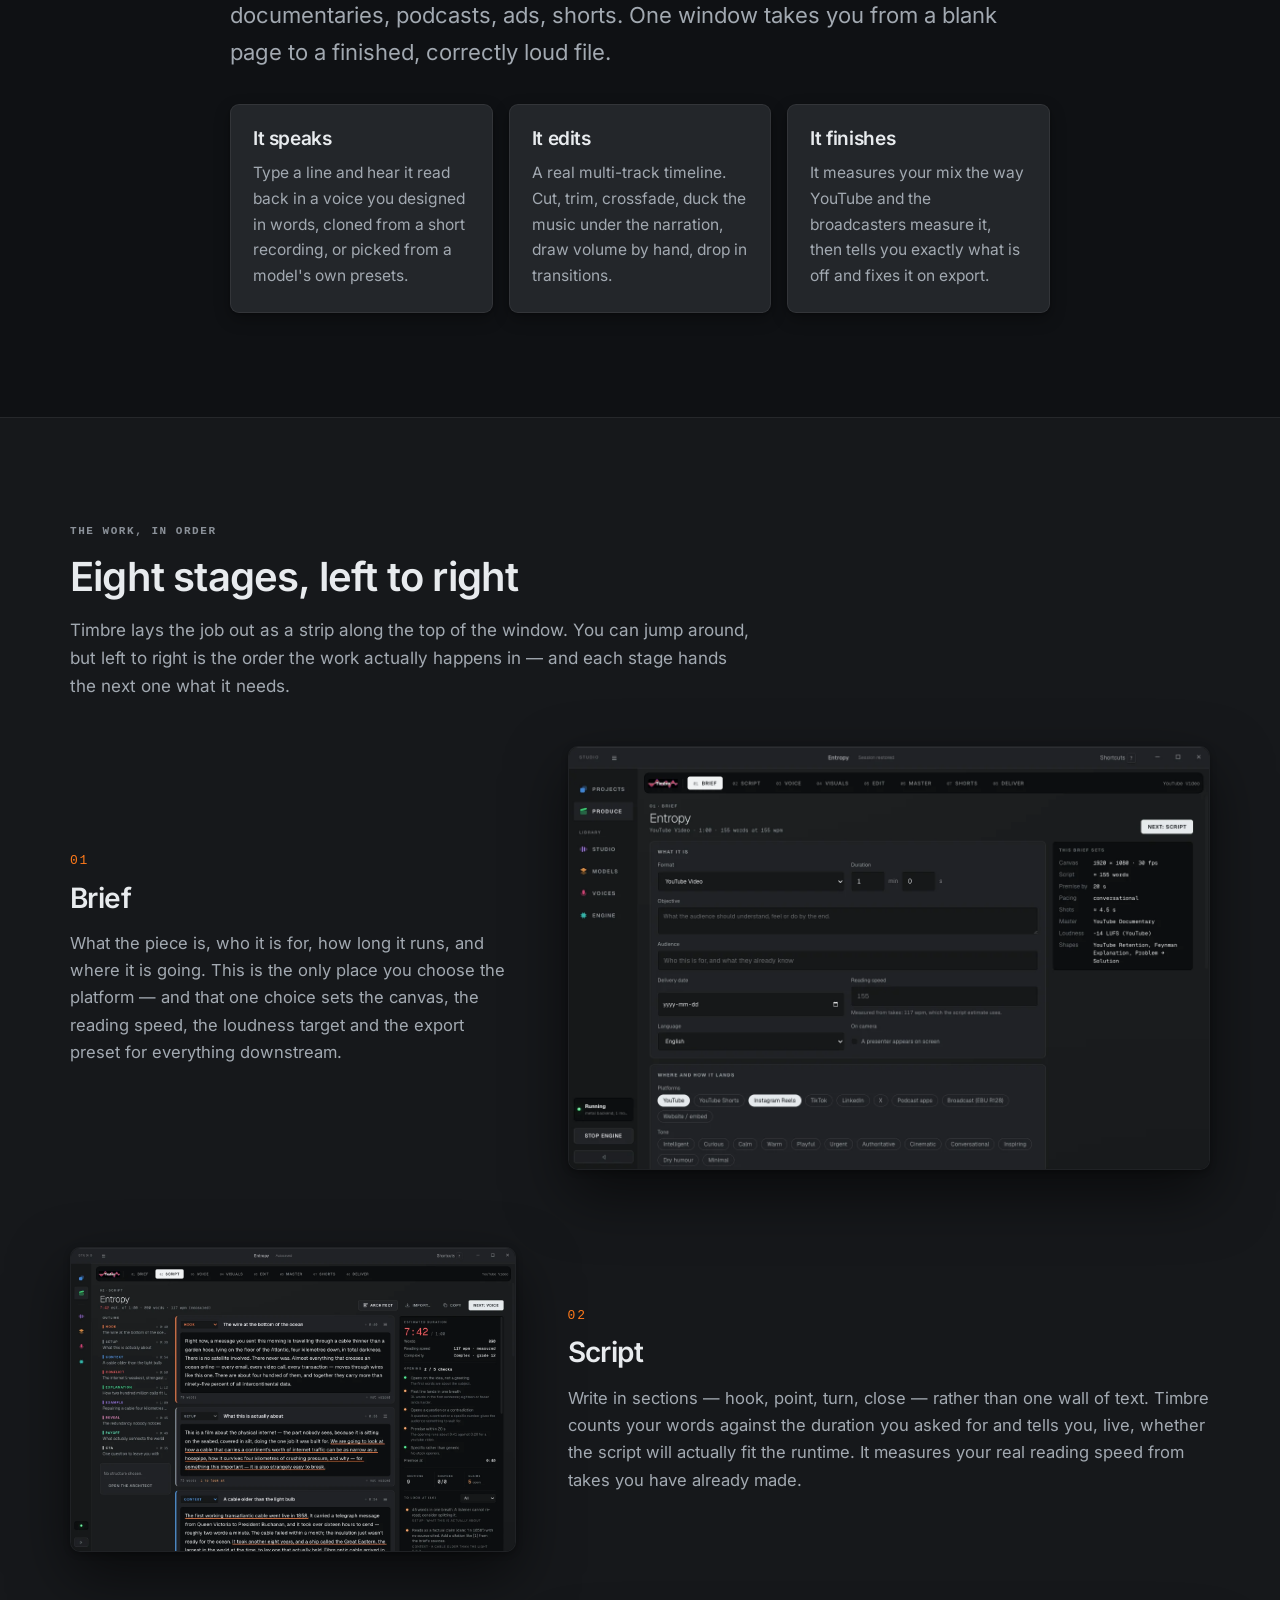
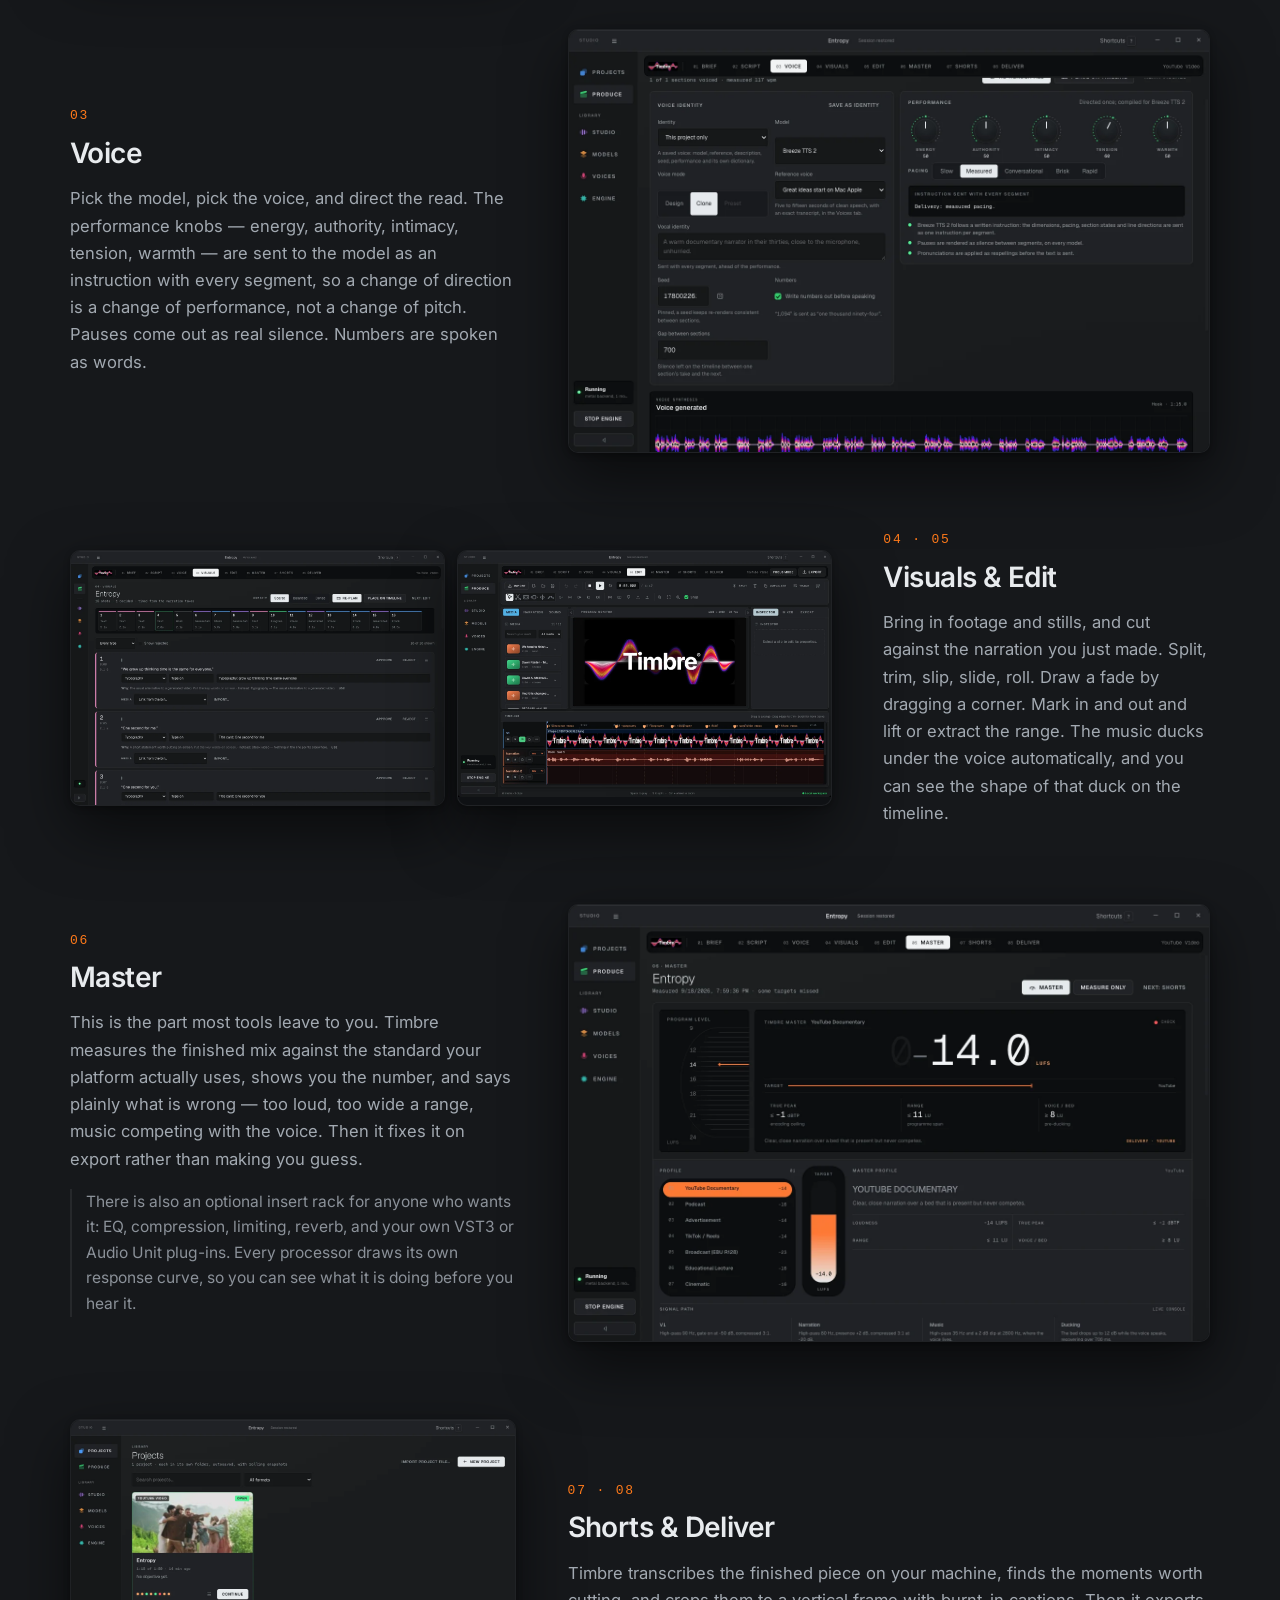
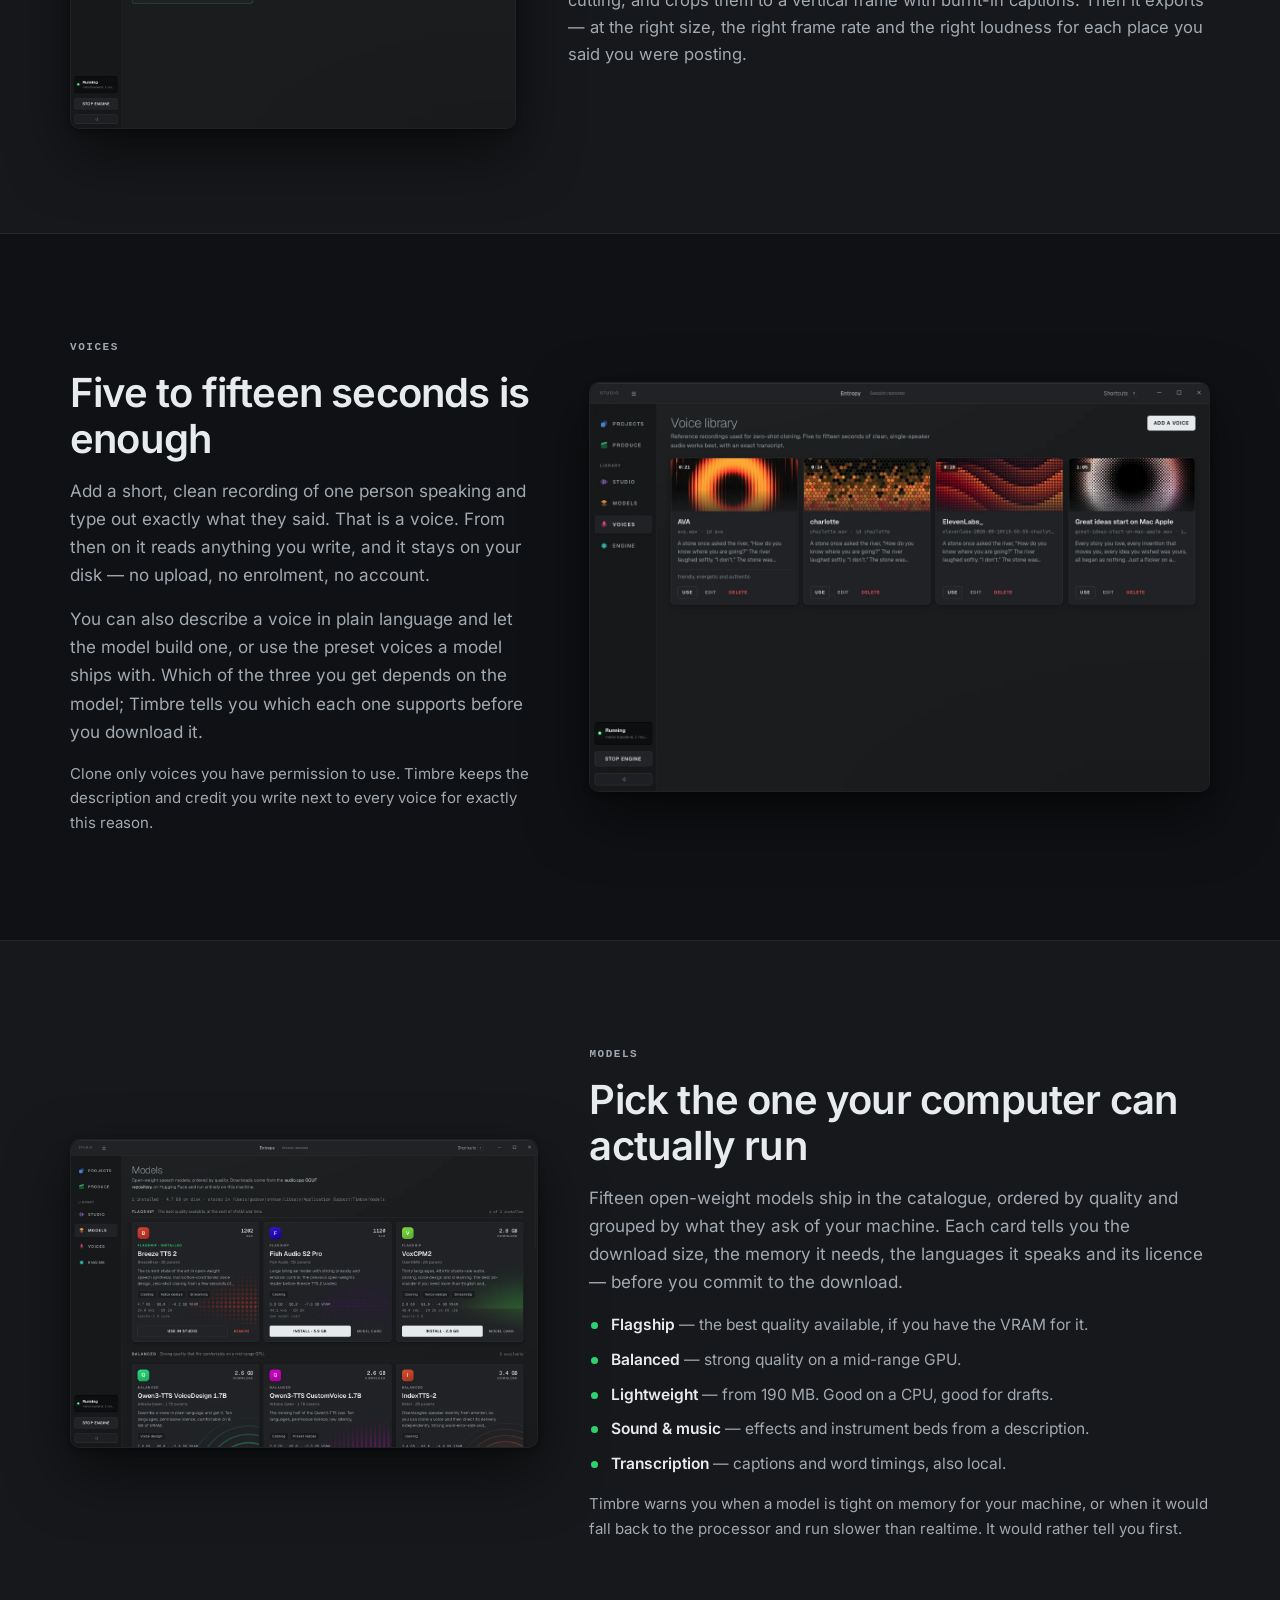
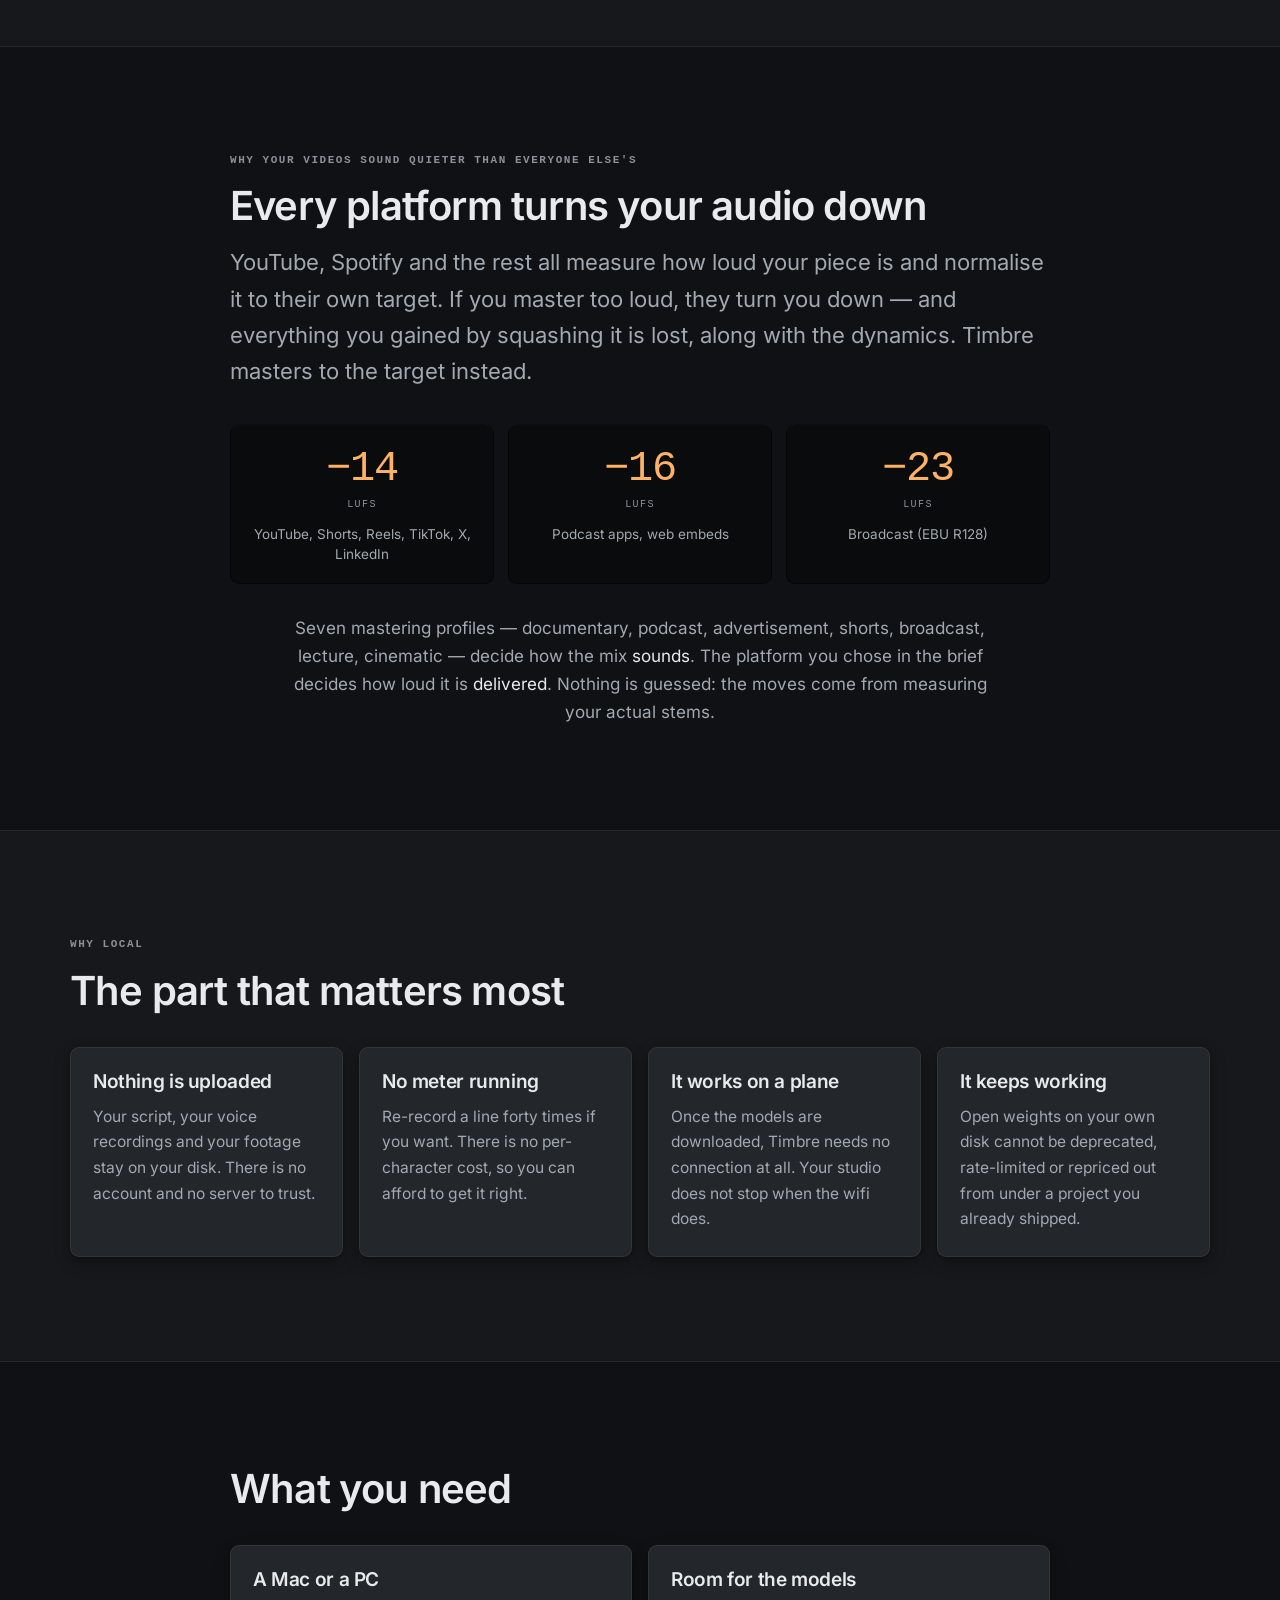
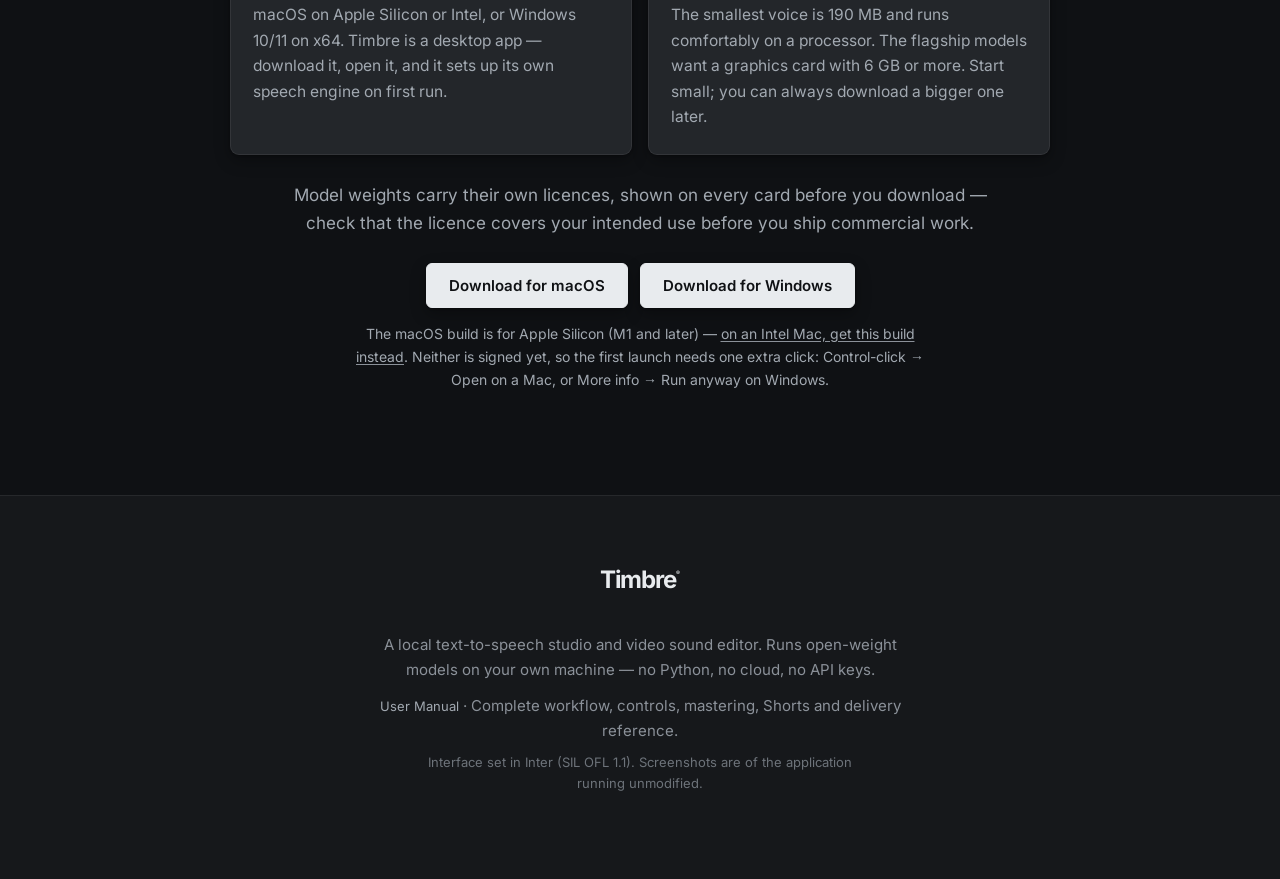
==== commit 5ed87272: "Hero: show the product, bring the download into the first screen The wordmark banner filled most of " ====
--- a/index.html
+++ b/index.html
@@ -31,37 +31,38 @@
           <a href="#get">Download</a>
         </div>
       </nav>
-      <!-- The app's own opening screen, used as this page's masthead. It sits
-           above the headline rather than behind it: run underneath, its
-           wordmark competed with the H1 and read as a printing fault. -->
-      <div class="masthead">
+      <div class="hero-copy">
+        <div class="hero-text">
+          <p class="eyebrow">Local voice studio <span class="eyebrow-tag">v1.3</span></p>
+          <h1>From script to finished video, without leaving your desk.</h1>
+          <p class="lede">
+            Write the script, give it a voice, cut the video, master it for each platform and pull
+            the Shorts &mdash; in one app. The speech models run on your own computer: no per&#8209;word
+            billing, and nothing is uploaded.
+          </p>
+          <div class="cta">
+            <a class="btn btn-primary" href="#get">Download Timbre</a>
+            <a class="btn" href="#stages">See how it works</a>
+          </div>
+          <p class="hero-meta">macOS on Apple Silicon or&nbsp;Intel &middot; Windows&nbsp;10&nbsp;and&nbsp;11</p>
+        </div>
+        <ul class="hero-facts" aria-label="At a glance">
+          <li><b>8</b> stages, from script to delivery</li>
+          <li><b>15</b> open-weight voice &amp; sound models</li>
+          <li><b>100%</b> on your own machine</li>
+        </ul>
+      </div>
+      <!-- The product itself, not a logo: the Edit stage, with the eight-stage
+           pipeline across its top. Framed as a display set into the chassis. -->
+      <figure class="hero-shot">
         <img
-          src="img/00-masthead.webp"
-          alt="The Timbre wordmark standing in a speech waveform"
-          width="1320"
-          height="400"
+          src="img/05-edit.webp"
+          alt="Timbre&rsquo;s Edit stage: the eight production stages across the top, a program monitor, and a multi-track timeline with video, narration waveforms and markers."
+          width="1366"
+          height="900"
           fetchpriority="high"
         />
-      </div>
-      <div class="hero-copy">
-        <p class="eyebrow">Local voice studio</p>
-        <h1>Your voice work never leaves your desk.</h1>
-        <p class="lede">
-          Write the script, give it a voice, cut the video, and master it to the exact loudness the
-          platform expects. Timbre runs open-weight speech models on your own computer — so there is
-          nothing to subscribe to, no per-word billing, and nothing uploaded to anyone.
-        </p>
-        <div class="cta">
-          <a class="btn btn-primary" href="#get">Download Timbre</a>
-          <a class="btn" href="#stages">See how it works</a>
-          <a class="btn" href="manual.html">Read the user manual</a>
-        </div>
-        <ul class="hero-facts">
-          <li><b>15</b> open-weight voices &amp; sound models</li>
-          <li><b>0</b> API keys</li>
-          <li><b>100%</b> on your machine</li>
-        </ul>
-      </div>
+      </figure>
     </header>
 
     <!-- ───────────────────────────────────────────── what -->
@@ -363,12 +364,12 @@
           check that the licence covers your intended use before you ship commercial work.
         </p>
         <div class="cta center">
-          <a class="btn btn-primary" href="https://github.com/godsonj64/timbre-site/releases/latest/download/Timbre-1.2.0-mac-arm64.dmg" download>Download for macOS</a>
-          <a class="btn btn-primary" href="https://github.com/godsonj64/timbre-site/releases/latest/download/Timbre-1.2.0-win-x64.exe" download>Download for Windows</a>
+          <a class="btn btn-primary" href="https://github.com/godsonj64/timbre-site/releases/latest/download/Timbre-1.3.0-mac-arm64.dmg" download>Download for macOS</a>
+          <a class="btn btn-primary" href="https://github.com/godsonj64/timbre-site/releases/latest/download/Timbre-1.3.0-win-x64.exe" download>Download for Windows</a>
         </div>
         <p class="sub center" style="margin-top: 14px; font-size: 14px">
           The macOS build is for Apple Silicon (M1 and later) —
-          <a href="https://github.com/godsonj64/timbre-site/releases/latest/download/Timbre-1.2.0-mac-x64.dmg" download>on an Intel Mac, get this build instead</a>.
+          <a href="https://github.com/godsonj64/timbre-site/releases/latest/download/Timbre-1.3.0-mac-x64.dmg" download>on an Intel Mac, get this build instead</a>.
           Neither is signed yet, so the first launch needs one extra click: Control-click &rarr; Open
           on a Mac, or More info &rarr; Run anyway on Windows.
         </p>
--- a/style.css
+++ b/style.css
@@ -125,32 +125,52 @@
   border-bottom: 1px solid var(--edge);
   overflow: hidden;
 }
-/* The masthead: the app's opening screen, bled to the full width of the page
-   and faded out at the bottom so it hands over to the chassis rather than
-   ending on a line. */
-.masthead {
-  position: relative;
-  overflow: hidden;
-}
-.masthead img {
-  width: 100%;
-  max-height: min(46vh, 340px);
-  object-fit: cover;
-  object-position: center;
-}
-.masthead::after {
-  content: '';
-  position: absolute;
-  inset: 0;
-  background: linear-gradient(180deg, transparent 38%, rgba(15, 17, 20, 0.7) 78%, var(--m-0) 100%);
-  pointer-events: none;
-}
+/* The copy and, beside it on a wide screen, the three facts -- so the
+   headline, the download button and the product itself all sit inside the
+   first screen instead of below a banner. */
 .hero-copy {
-  position: relative;
-  z-index: 1;
   width: min(1140px, calc(100% - 48px));
   margin: 0 auto;
-  padding: clamp(18px, 3vw, 34px) 0 clamp(64px, 8vw, 88px);
+  padding: clamp(36px, 5vw, 60px) 0 clamp(32px, 4vw, 48px);
+  display: grid;
+  grid-template-columns: minmax(0, 1fr) auto;
+  gap: 28px 64px;
+  align-items: end;
+}
+.hero-text { max-width: 840px; }
+/* Balanced, so the headline never leaves one word alone on its last line. */
+.hero h1 { font-size: clamp(36px, 4.6vw, 56px); line-height: 1.05; letter-spacing: -0.03em; text-wrap: balance; }
+.hero .lede { margin-top: 20px; max-width: 62ch; text-wrap: pretty; }
+.eyebrow-tag {
+  margin-left: 8px;
+  padding: 2px 7px;
+  border: 1px solid var(--line);
+  border-radius: 4px;
+  color: var(--ink-dim);
+  letter-spacing: 0.06em;
+}
+.hero-meta {
+  margin-top: 14px;
+  font-size: 13.5px;
+  color: var(--ink-faint);
+}
+
+/* The product, framed as a black-glass display set into the chassis: a
+   machined bezel around it, the glass one step darker than the metal. */
+.hero-shot {
+  width: min(1140px, calc(100% - 48px));
+  margin: 0 auto clamp(56px, 7vw, 88px);
+  padding: clamp(6px, 0.9vw, 12px);
+  background: var(--m-2);
+  border: 1px solid var(--edge);
+  border-radius: clamp(10px, 1.4vw, 18px);
+  box-shadow: inset 0 1px 0 rgba(255, 255, 255, 0.05), var(--lift-3);
+}
+.hero-shot img {
+  width: 100%;
+  border-radius: clamp(6px, 0.8vw, 10px);
+  border: 1px solid #000;
+  background: var(--m-0);
 }
 .cta { display: flex; flex-wrap: wrap; gap: 12px; margin-top: 30px; }
 .cta.center { justify-content: center; margin-top: 26px; }
@@ -177,22 +197,41 @@
 .btn-primary:hover { background: #fff; border-color: #fff; }
 
 .hero-facts {
-  display: flex;
-  flex-wrap: wrap;
-  gap: 12px 40px;
+  display: grid;
+  gap: 18px;
   list-style: none;
-  margin: 40px 0 0;
-  padding: 0;
+  margin: 0;
+  padding: 0 0 6px 28px;
+  border-left: 1px solid var(--edge);
   font-size: 14px;
   color: var(--ink-faint);
+  min-width: 200px;
 }
 .hero-facts b {
   display: block;
   font-family: var(--mono);
-  font-size: 26px;
+  font-size: 28px;
   font-weight: 500;
+  line-height: 1.15;
   color: var(--ink);
   letter-spacing: -0.02em;
+}
+@media (max-width: 900px) {
+  .hero-copy { grid-template-columns: 1fr; }
+  .hero-facts {
+    grid-auto-flow: column;
+    grid-auto-columns: minmax(0, 1fr);
+    gap: 20px;
+    padding: 20px 0 0;
+    border-left: 0;
+    border-top: 1px solid var(--edge);
+  }
+}
+@media (max-width: 520px) {
+  .hero-facts b { font-size: 23px; }
+  .hero-facts { font-size: 13px; gap: 14px; }
+  /* Stacked on a phone, the two buttons read as one deliberate column. */
+  .hero .cta .btn { flex: 1 1 100%; justify-content: center; }
 }
 
 /* -------------------------------------------------------------- bands */
@@ -360,7 +399,6 @@
   .shot-pair { grid-template-columns: 1fr; }
   .stage:nth-child(even) .stage-text,
   .split.reverse .split-text { order: 0; }
-  .masthead img { max-height: 30vh; }
 }
 
 
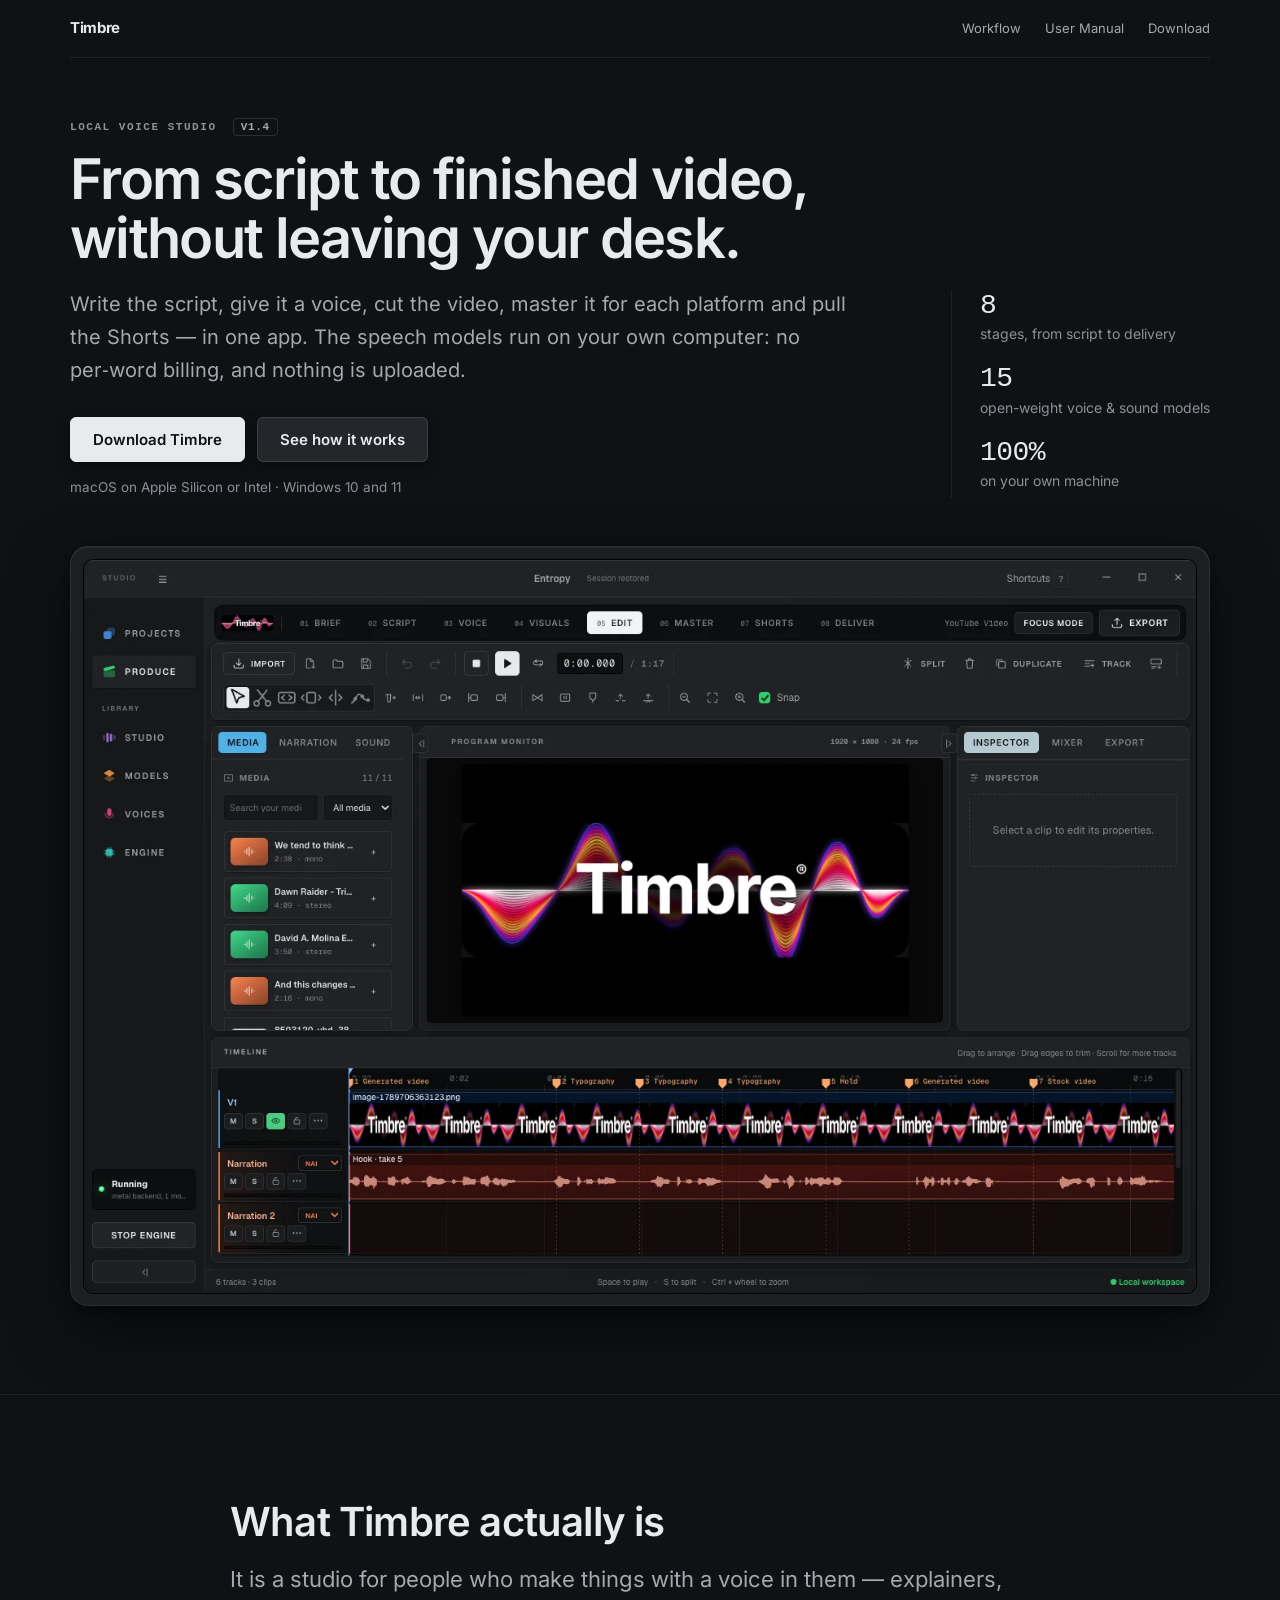
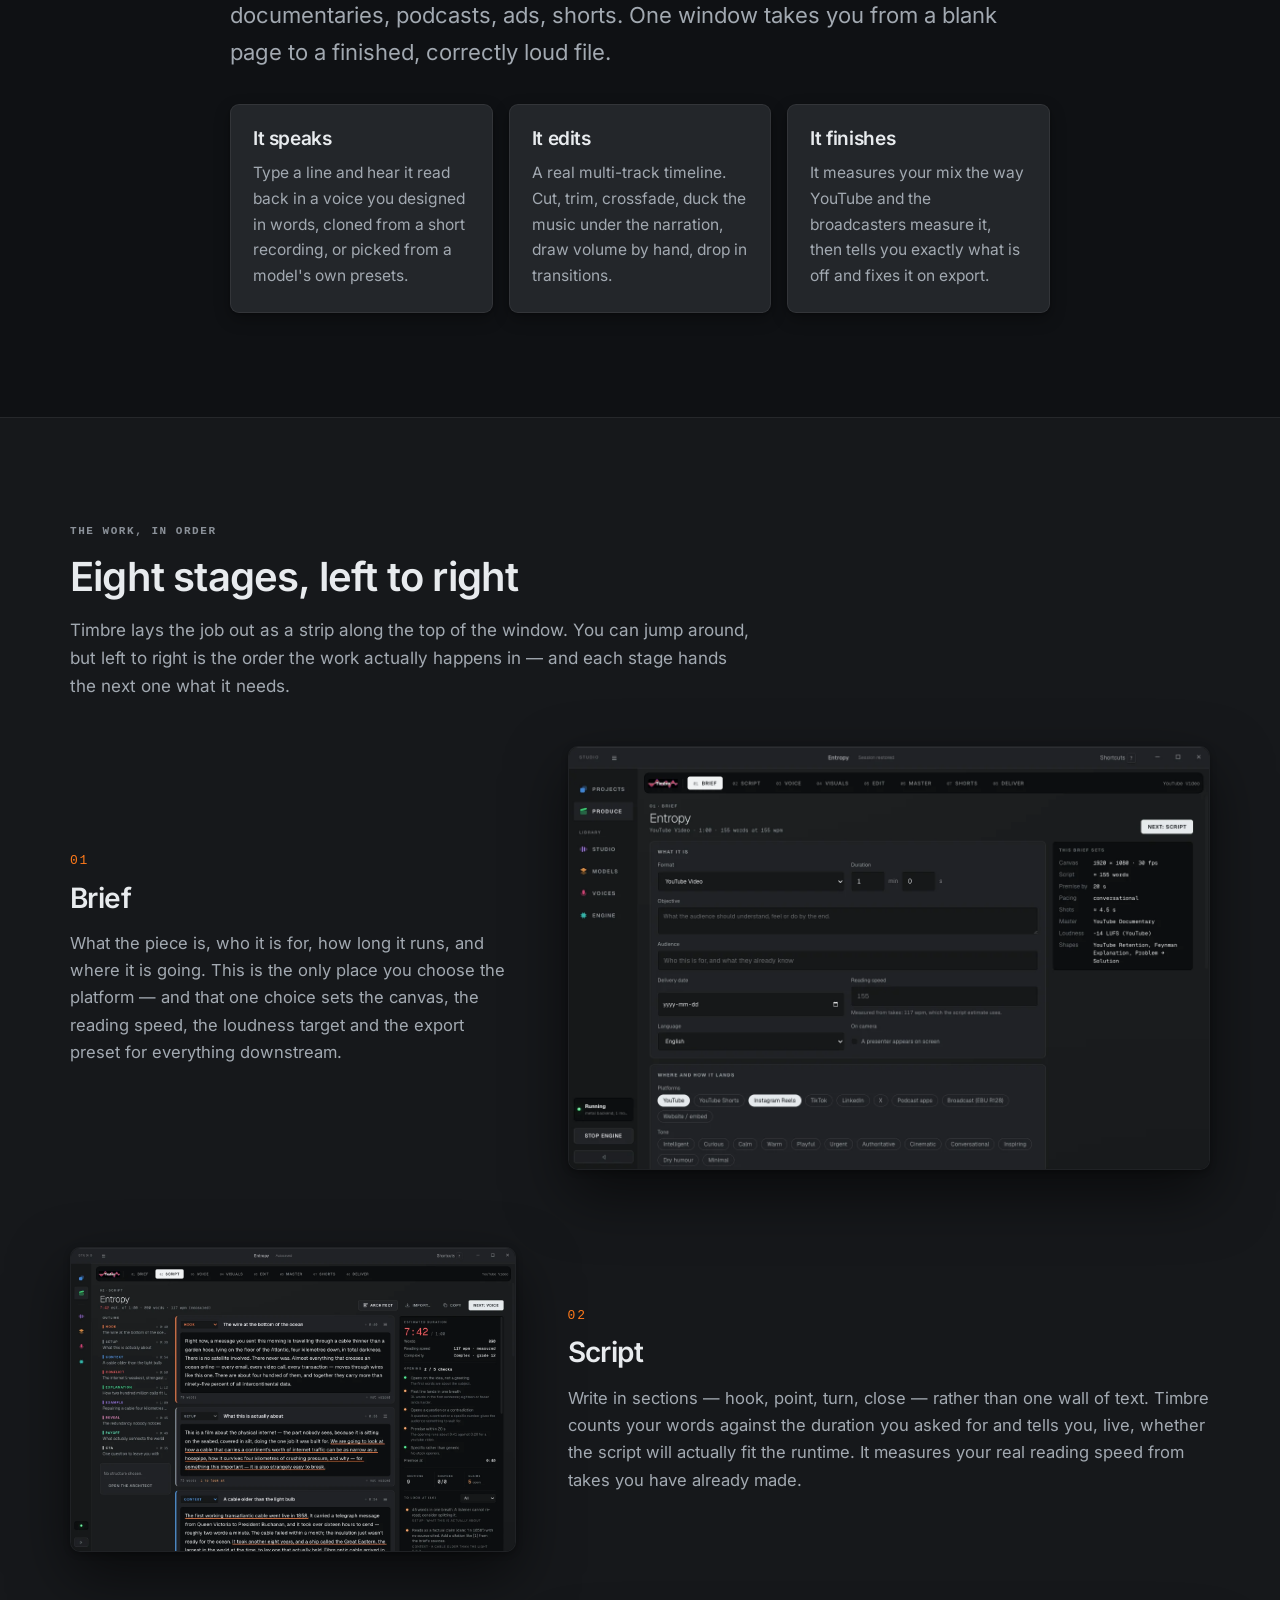
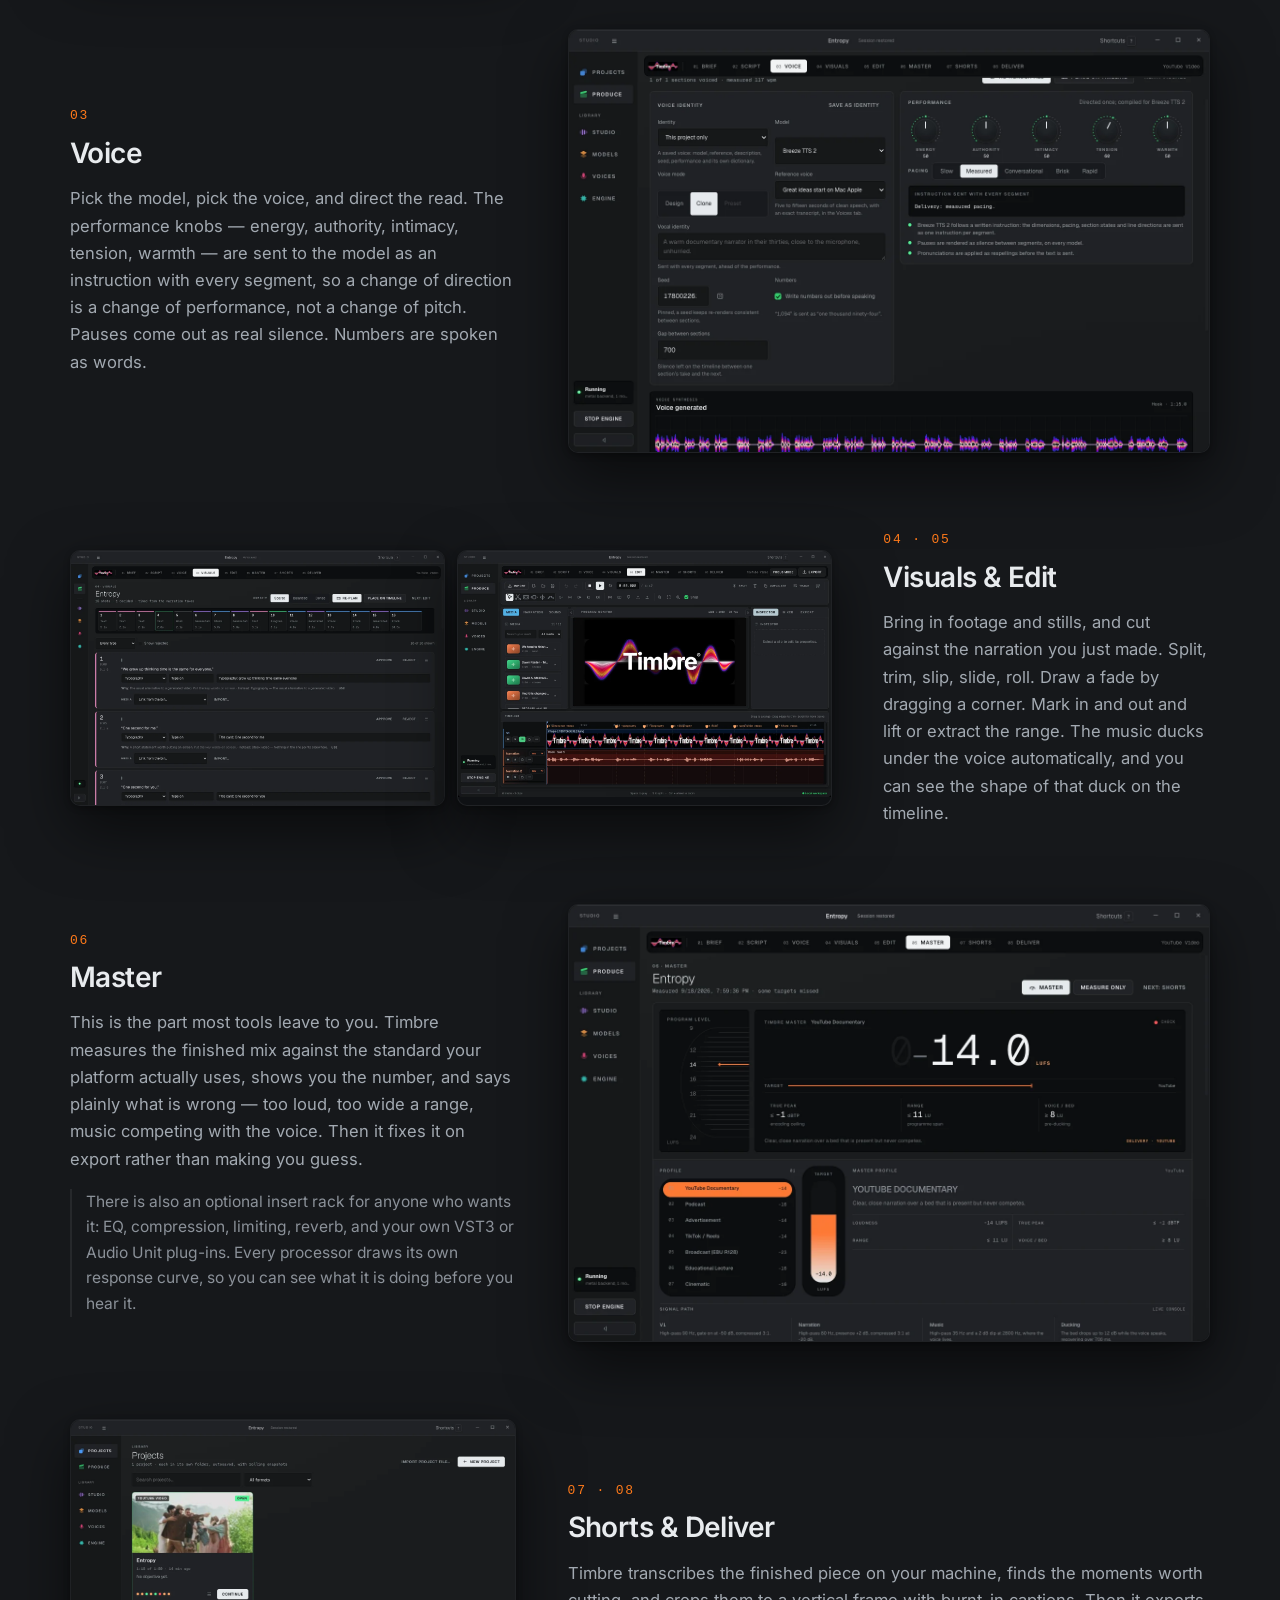
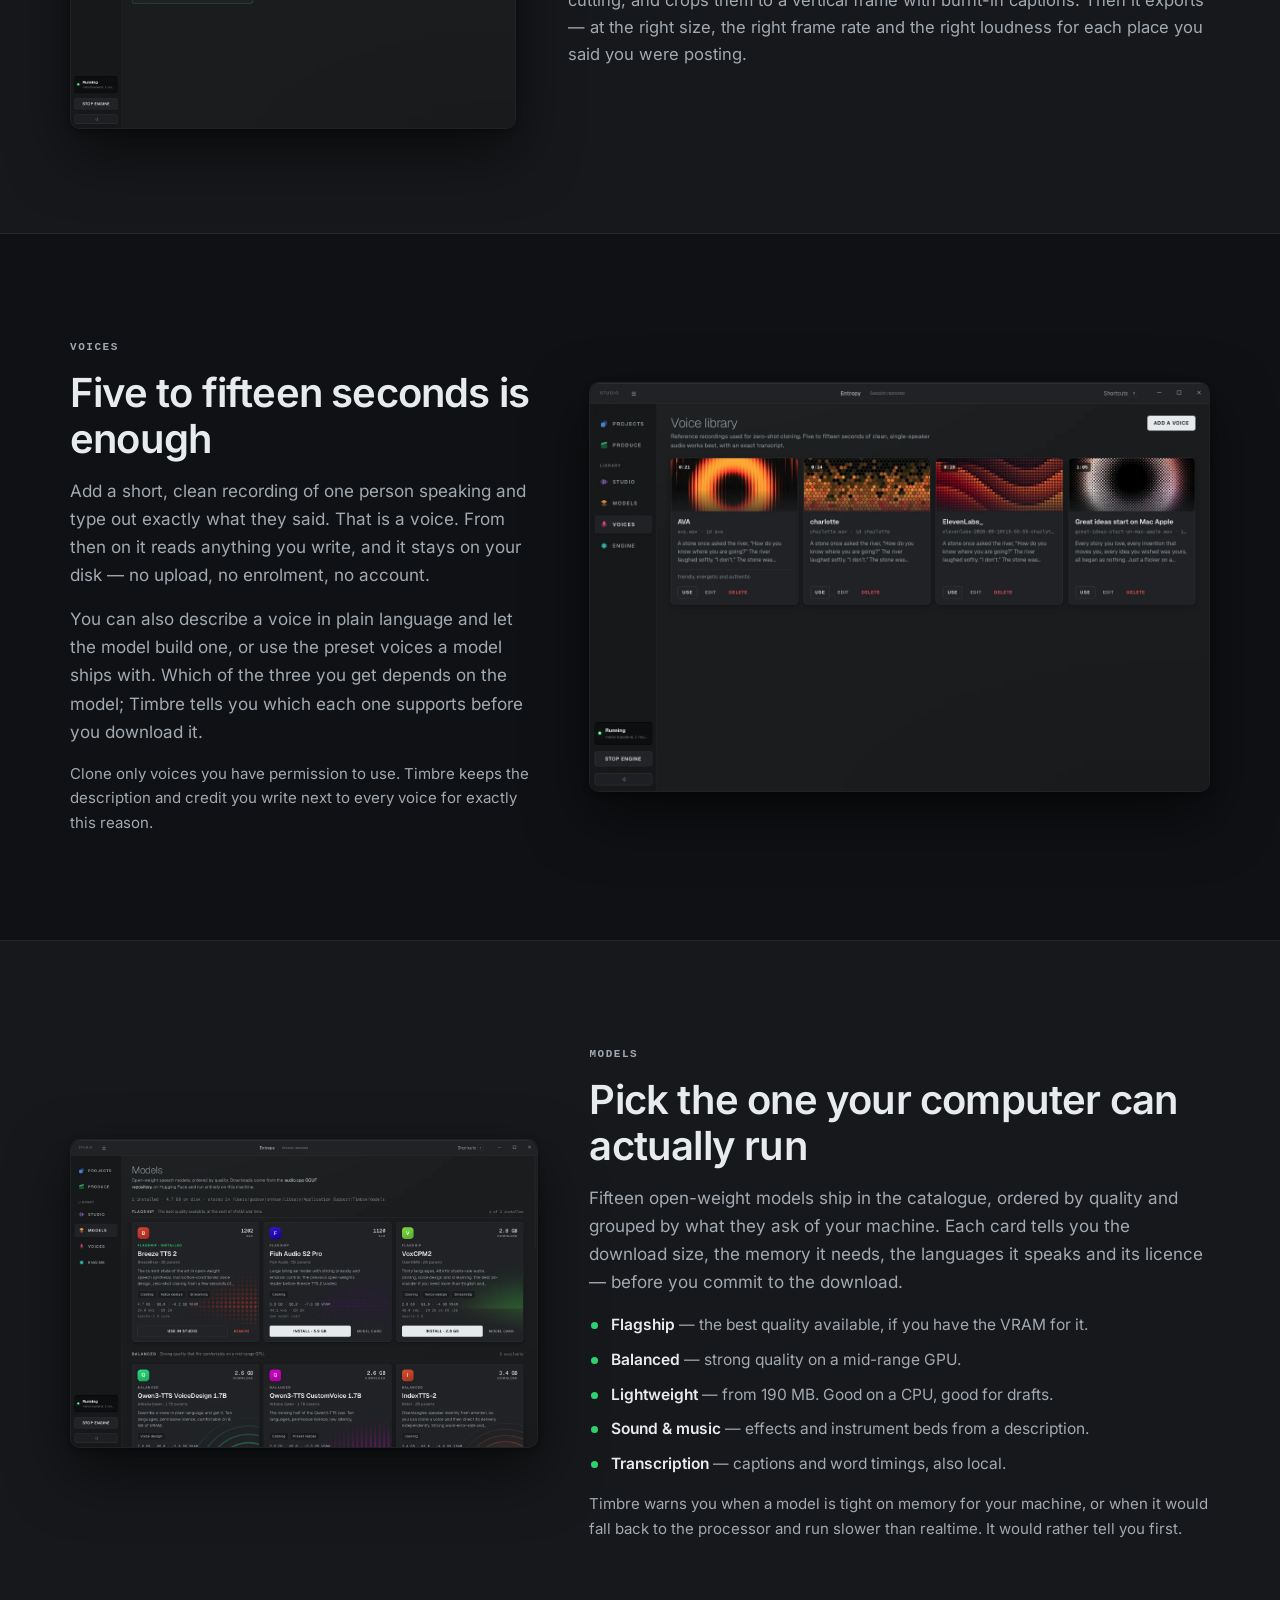
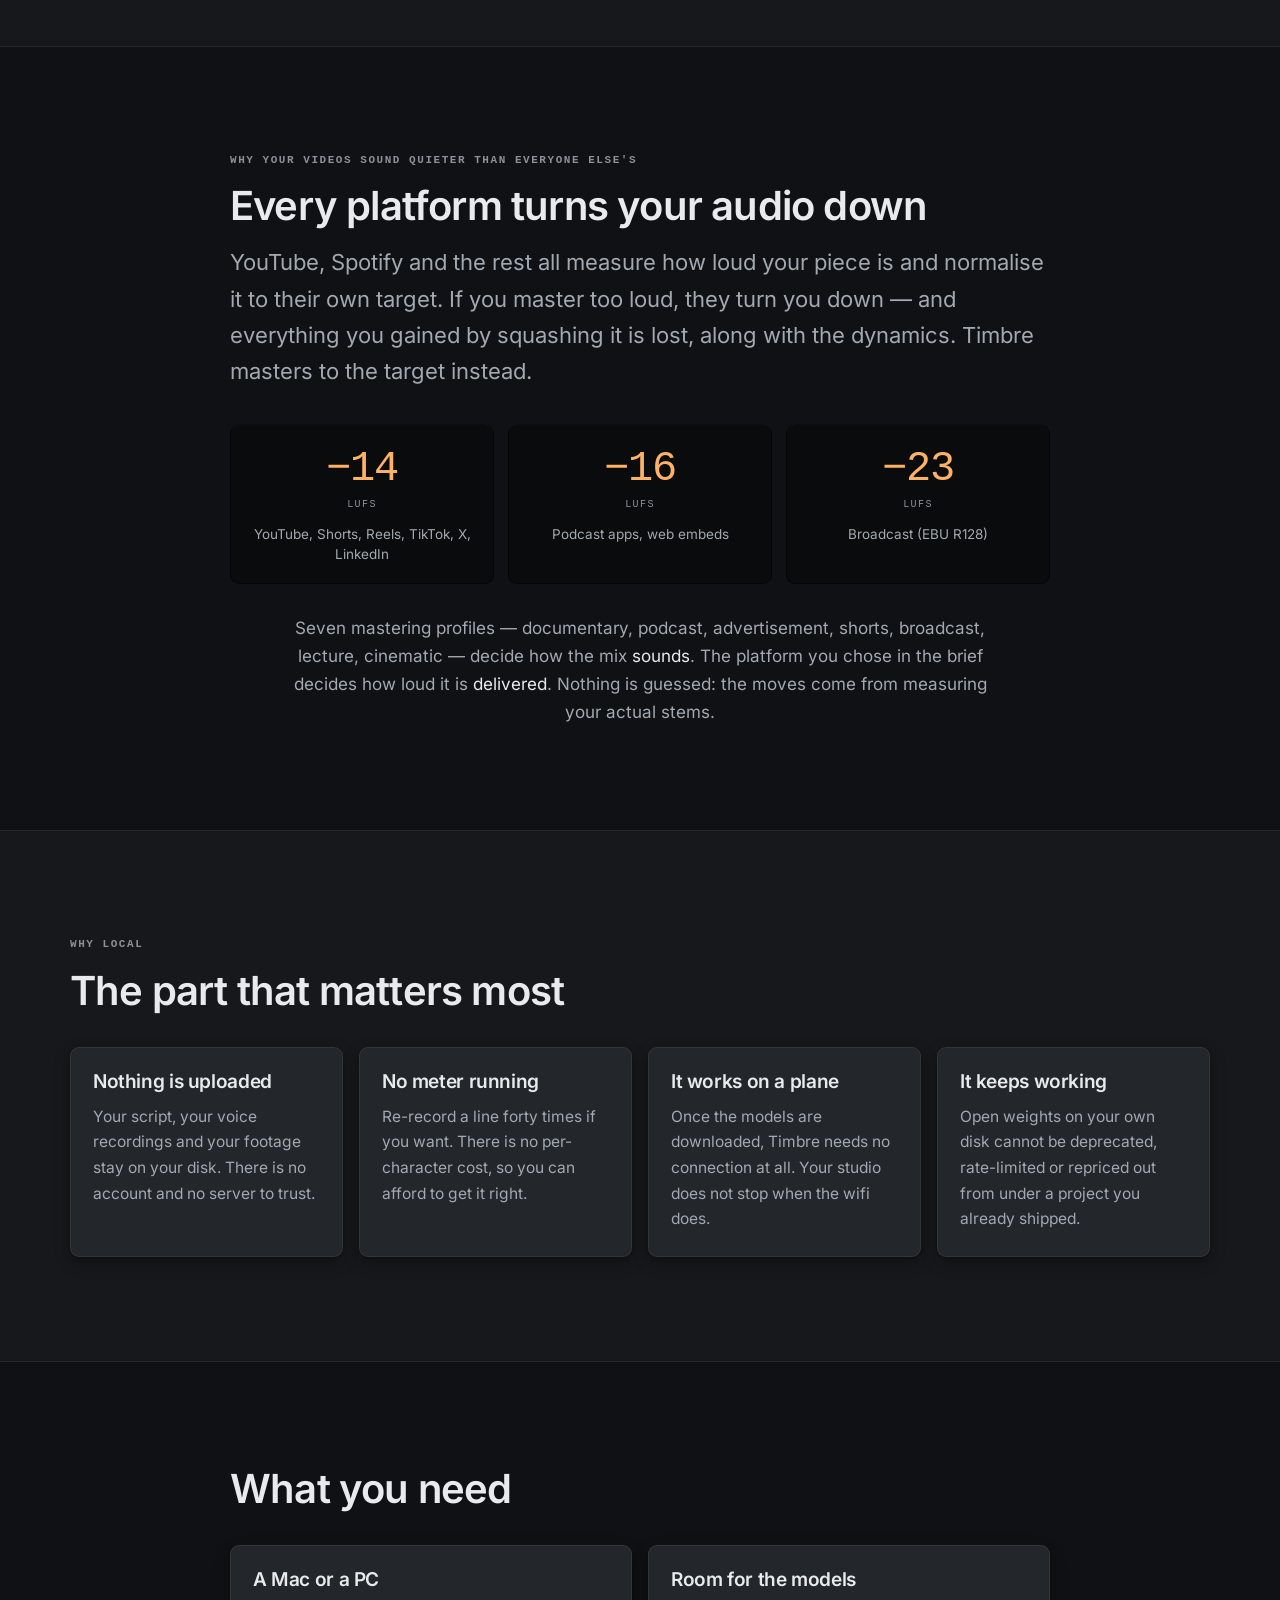
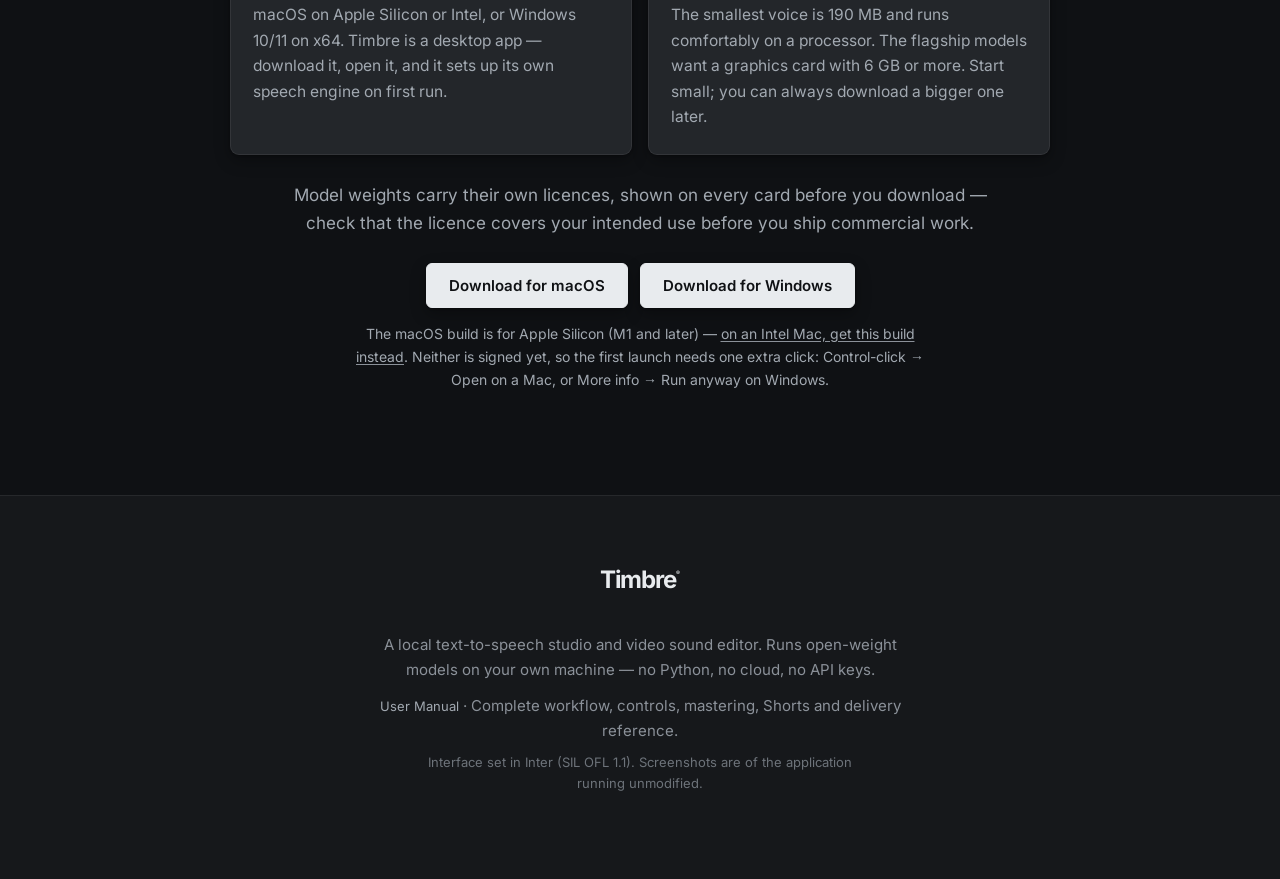
==== commit 0b4674cc: "Point the download buttons at the 1.4.0 release, and document the Shorts studio tools in the manual" ====
--- a/index.html
+++ b/index.html
@@ -16,7 +16,9 @@
     />
     <meta property="og:type" content="website" />
     <meta property="og:image" content="img/00-masthead.webp" />
-    <link rel="stylesheet" href="style.css" />
+    <!-- Versioned by the stylesheet's content, so a page never pairs new markup
+         with a stylesheet a browser cached before the update. -->
+    <link rel="stylesheet" href="style.css?v=104f90d08c" />
   </head>
   <body>
     <a class="skip" href="#what">Skip to content</a>
@@ -33,7 +35,7 @@
       </nav>
       <div class="hero-copy">
         <div class="hero-text">
-          <p class="eyebrow">Local voice studio <span class="eyebrow-tag">v1.3</span></p>
+          <p class="eyebrow">Local voice studio <span class="eyebrow-tag">v1.4</span></p>
           <h1>From script to finished video, without leaving your desk.</h1>
           <p class="lede">
             Write the script, give it a voice, cut the video, master it for each platform and pull
@@ -364,12 +366,12 @@
           check that the licence covers your intended use before you ship commercial work.
         </p>
         <div class="cta center">
-          <a class="btn btn-primary" href="https://github.com/godsonj64/timbre-site/releases/latest/download/Timbre-1.3.0-mac-arm64.dmg" download>Download for macOS</a>
-          <a class="btn btn-primary" href="https://github.com/godsonj64/timbre-site/releases/latest/download/Timbre-1.3.0-win-x64.exe" download>Download for Windows</a>
+          <a class="btn btn-primary" href="https://github.com/godsonj64/timbre-site/releases/latest/download/Timbre-1.4.0-mac-arm64.dmg" download>Download for macOS</a>
+          <a class="btn btn-primary" href="https://github.com/godsonj64/timbre-site/releases/latest/download/Timbre-1.4.0-win-x64.exe" download>Download for Windows</a>
         </div>
         <p class="sub center" style="margin-top: 14px; font-size: 14px">
           The macOS build is for Apple Silicon (M1 and later) —
-          <a href="https://github.com/godsonj64/timbre-site/releases/latest/download/Timbre-1.3.0-mac-x64.dmg" download>on an Intel Mac, get this build instead</a>.
+          <a href="https://github.com/godsonj64/timbre-site/releases/latest/download/Timbre-1.4.0-mac-x64.dmg" download>on an Intel Mac, get this build instead</a>.
           Neither is signed yet, so the first launch needs one extra click: Control-click &rarr; Open
           on a Mac, or More info &rarr; Run anyway on Windows.
         </p>
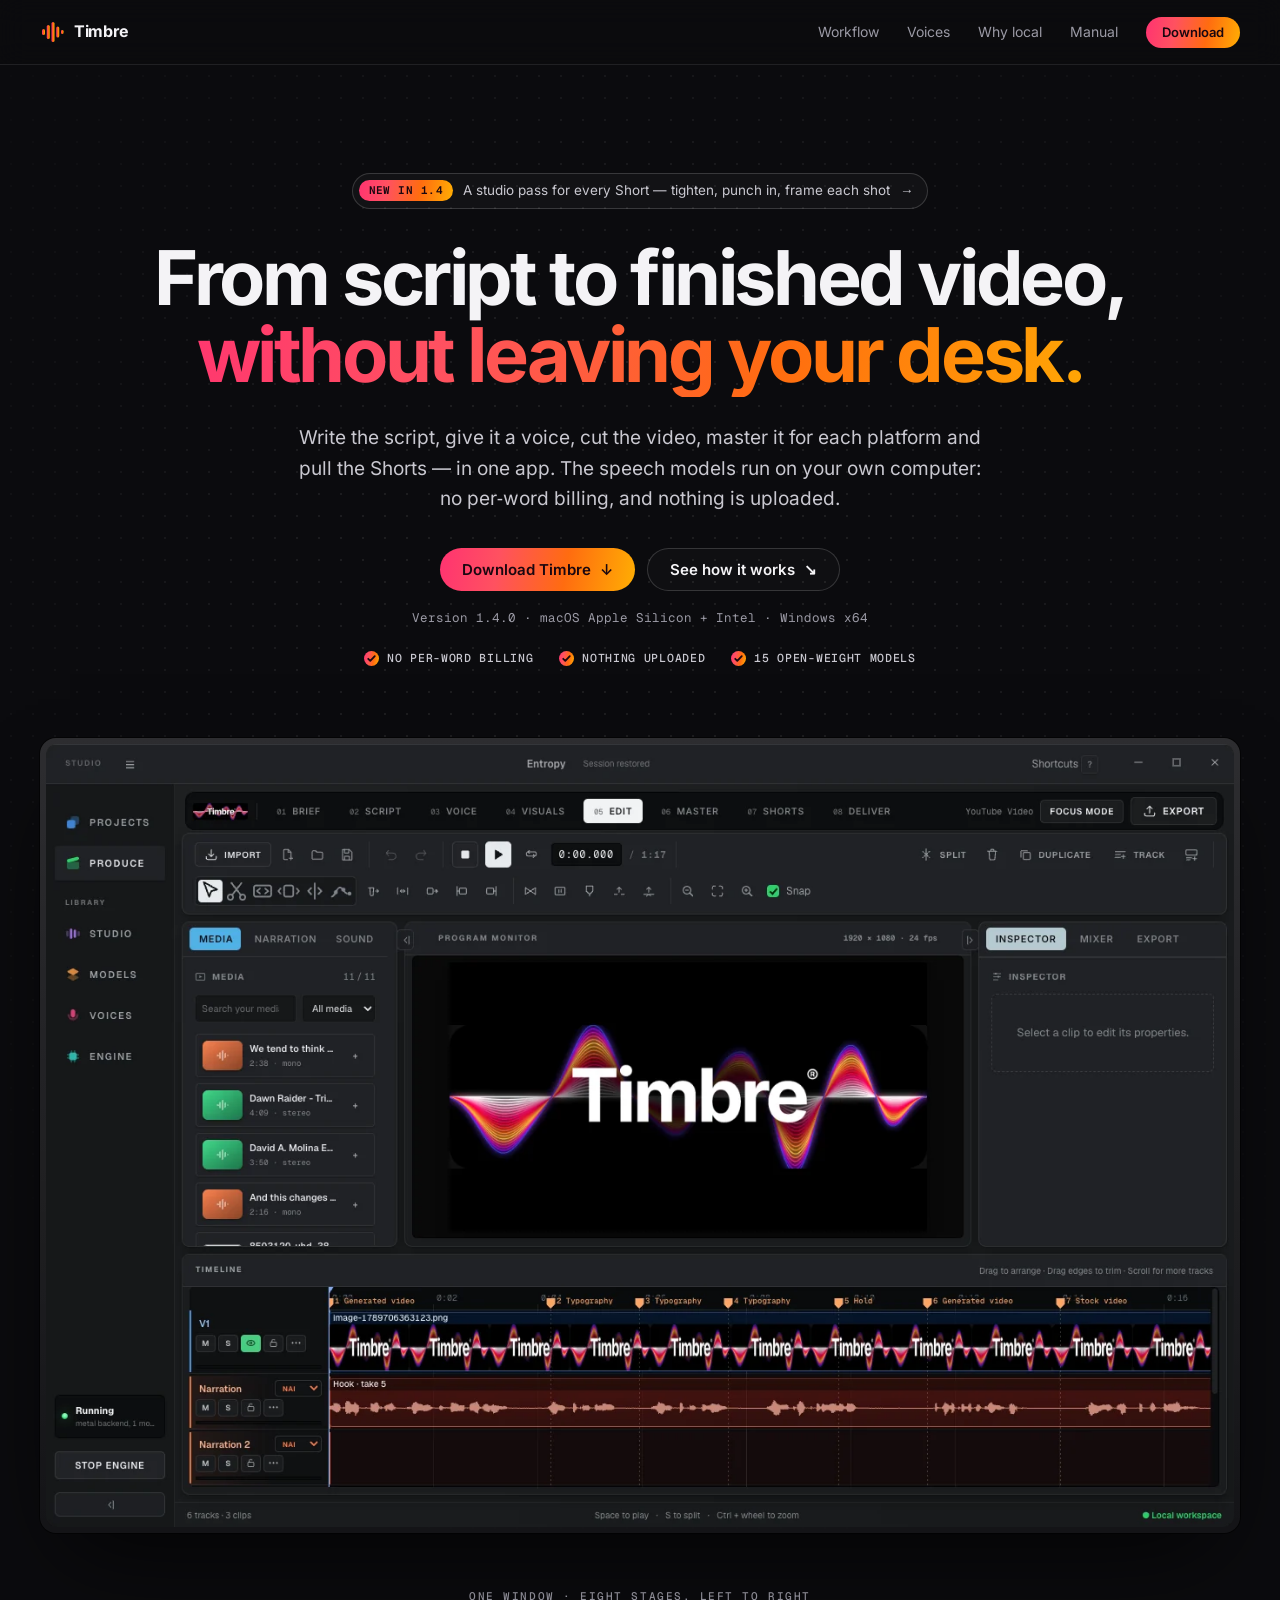
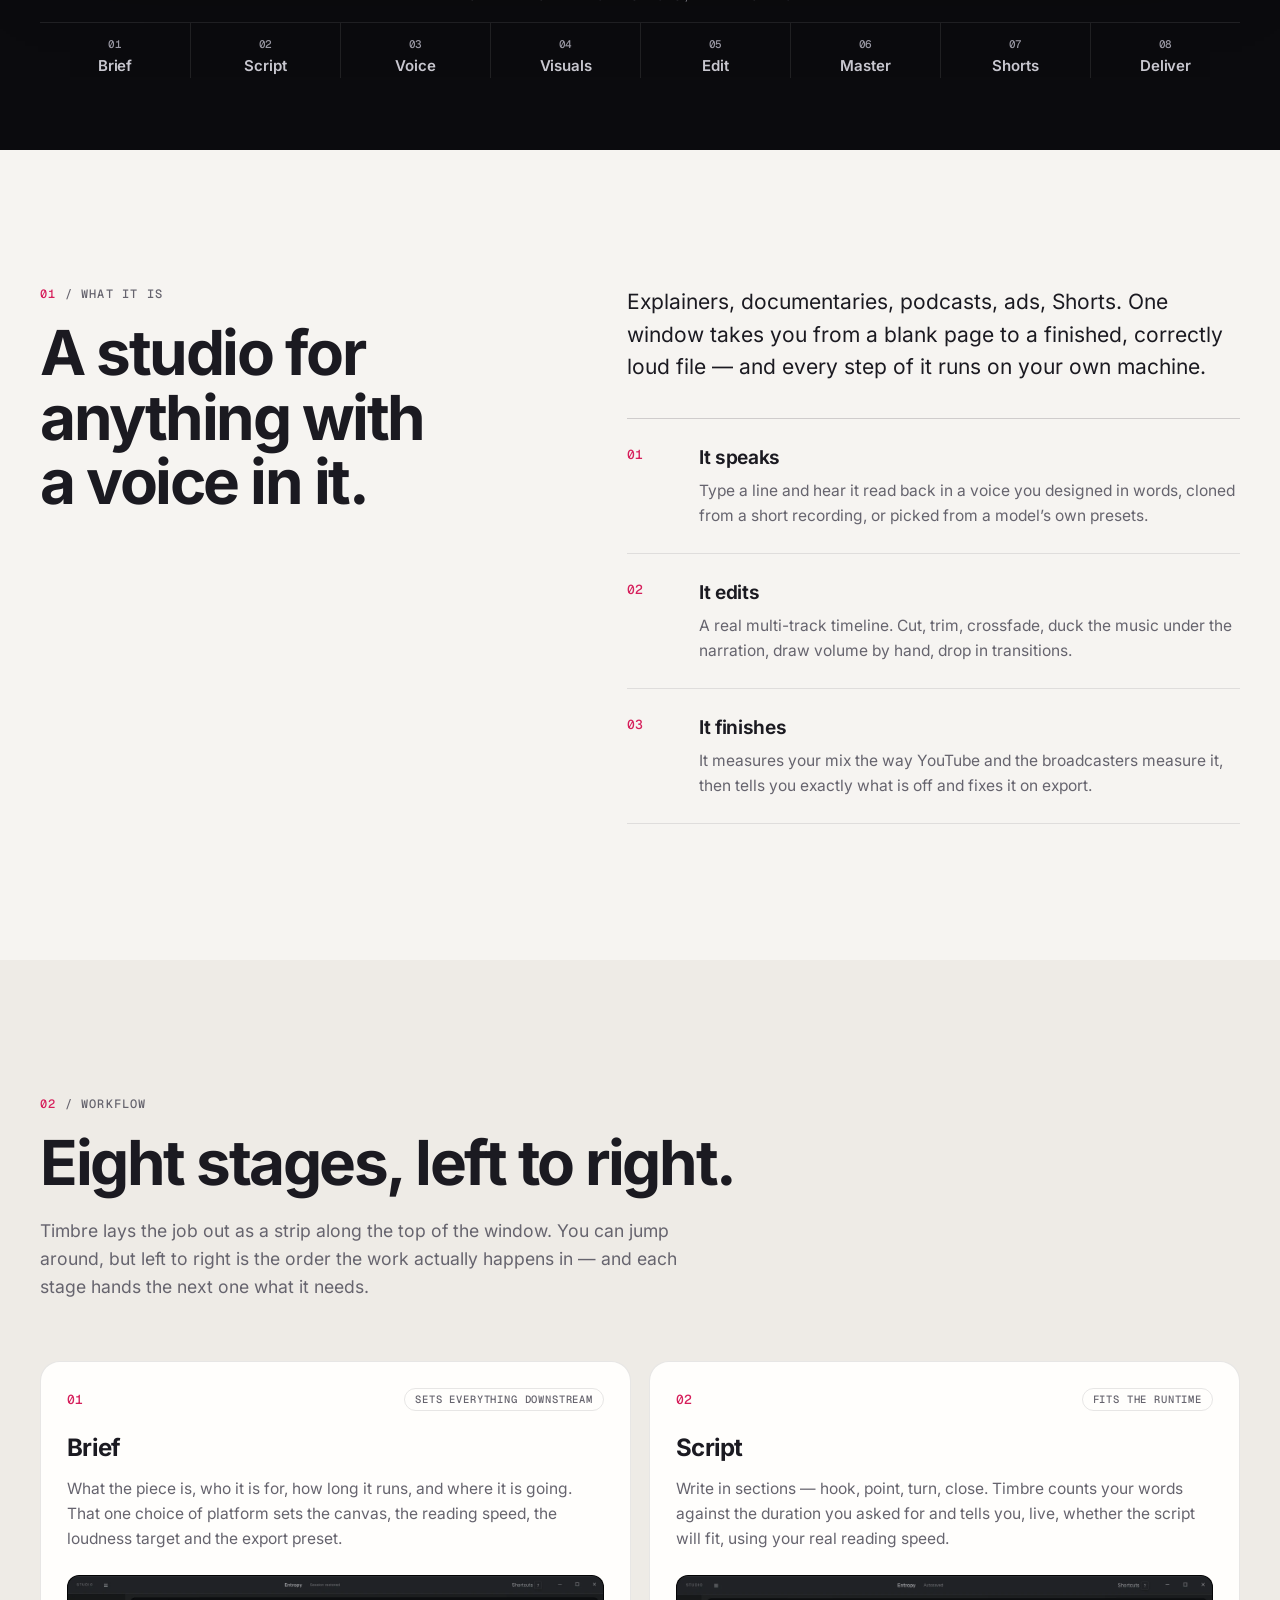
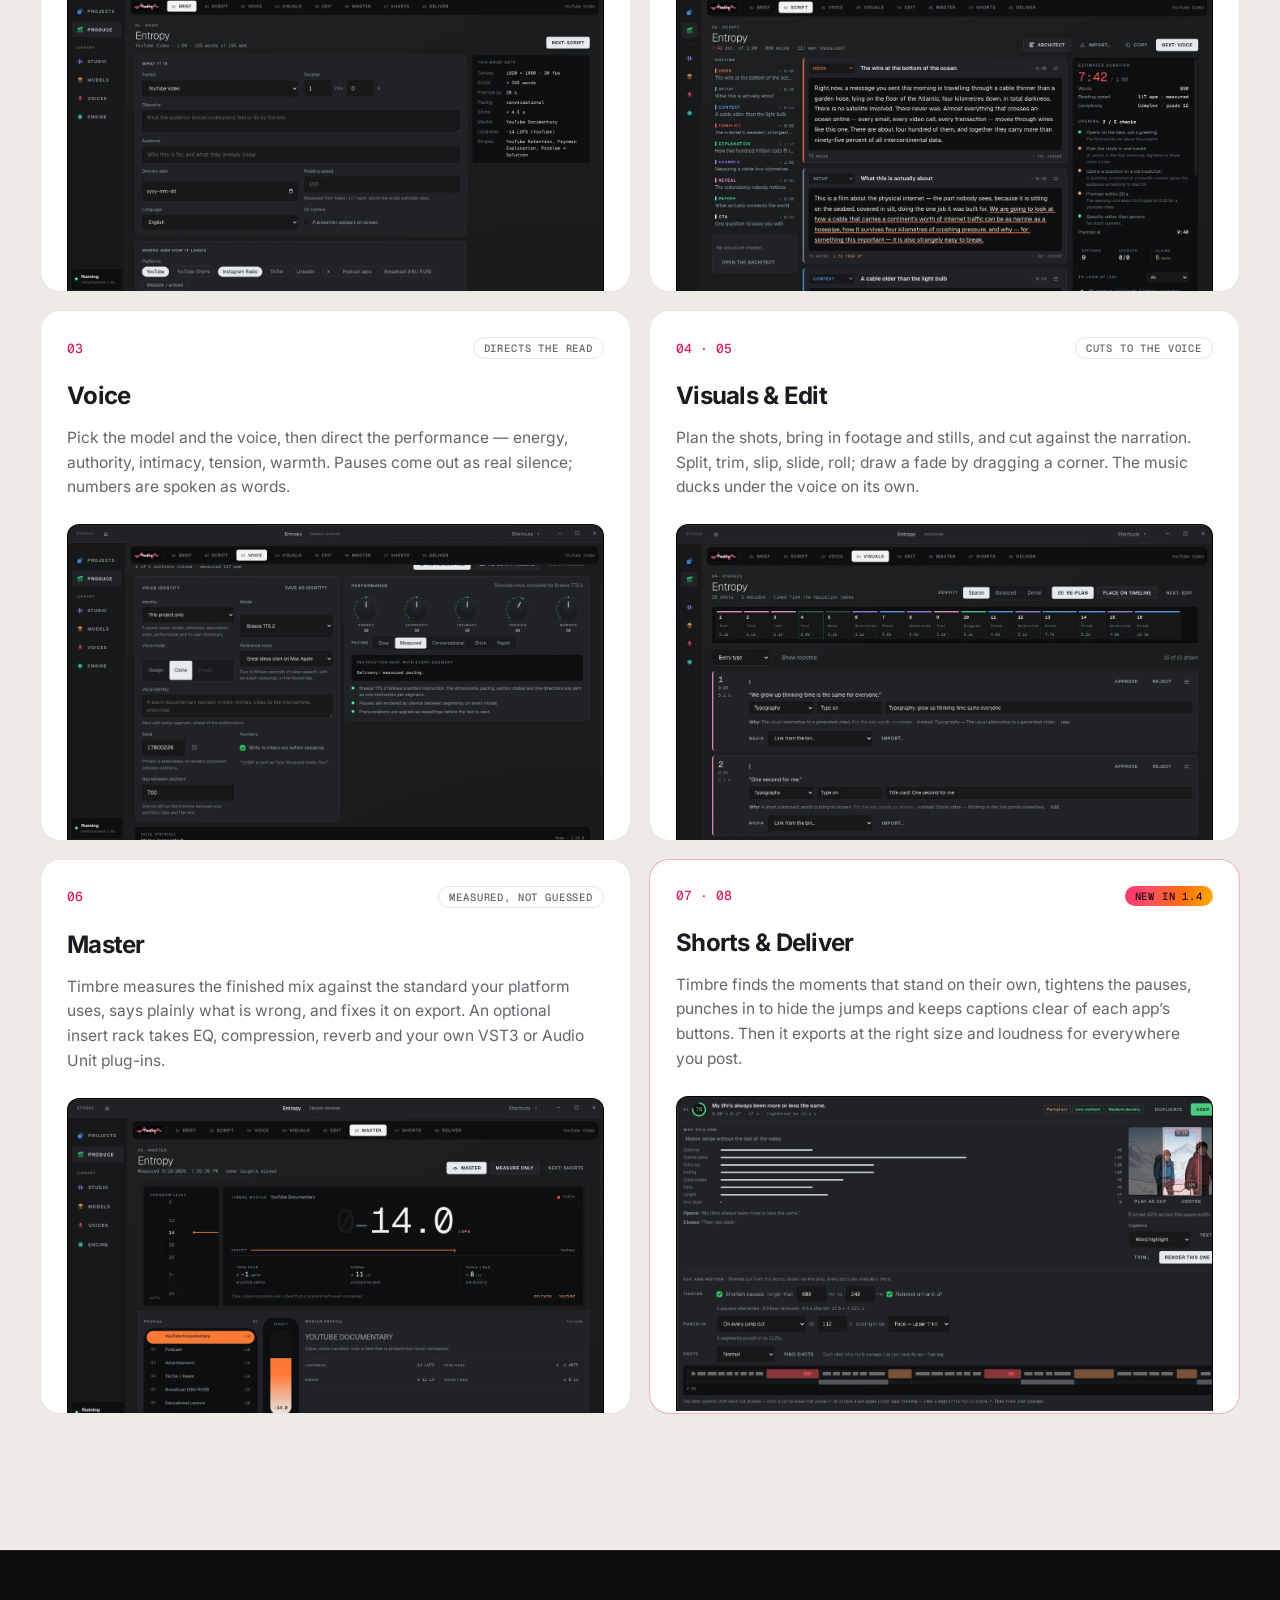
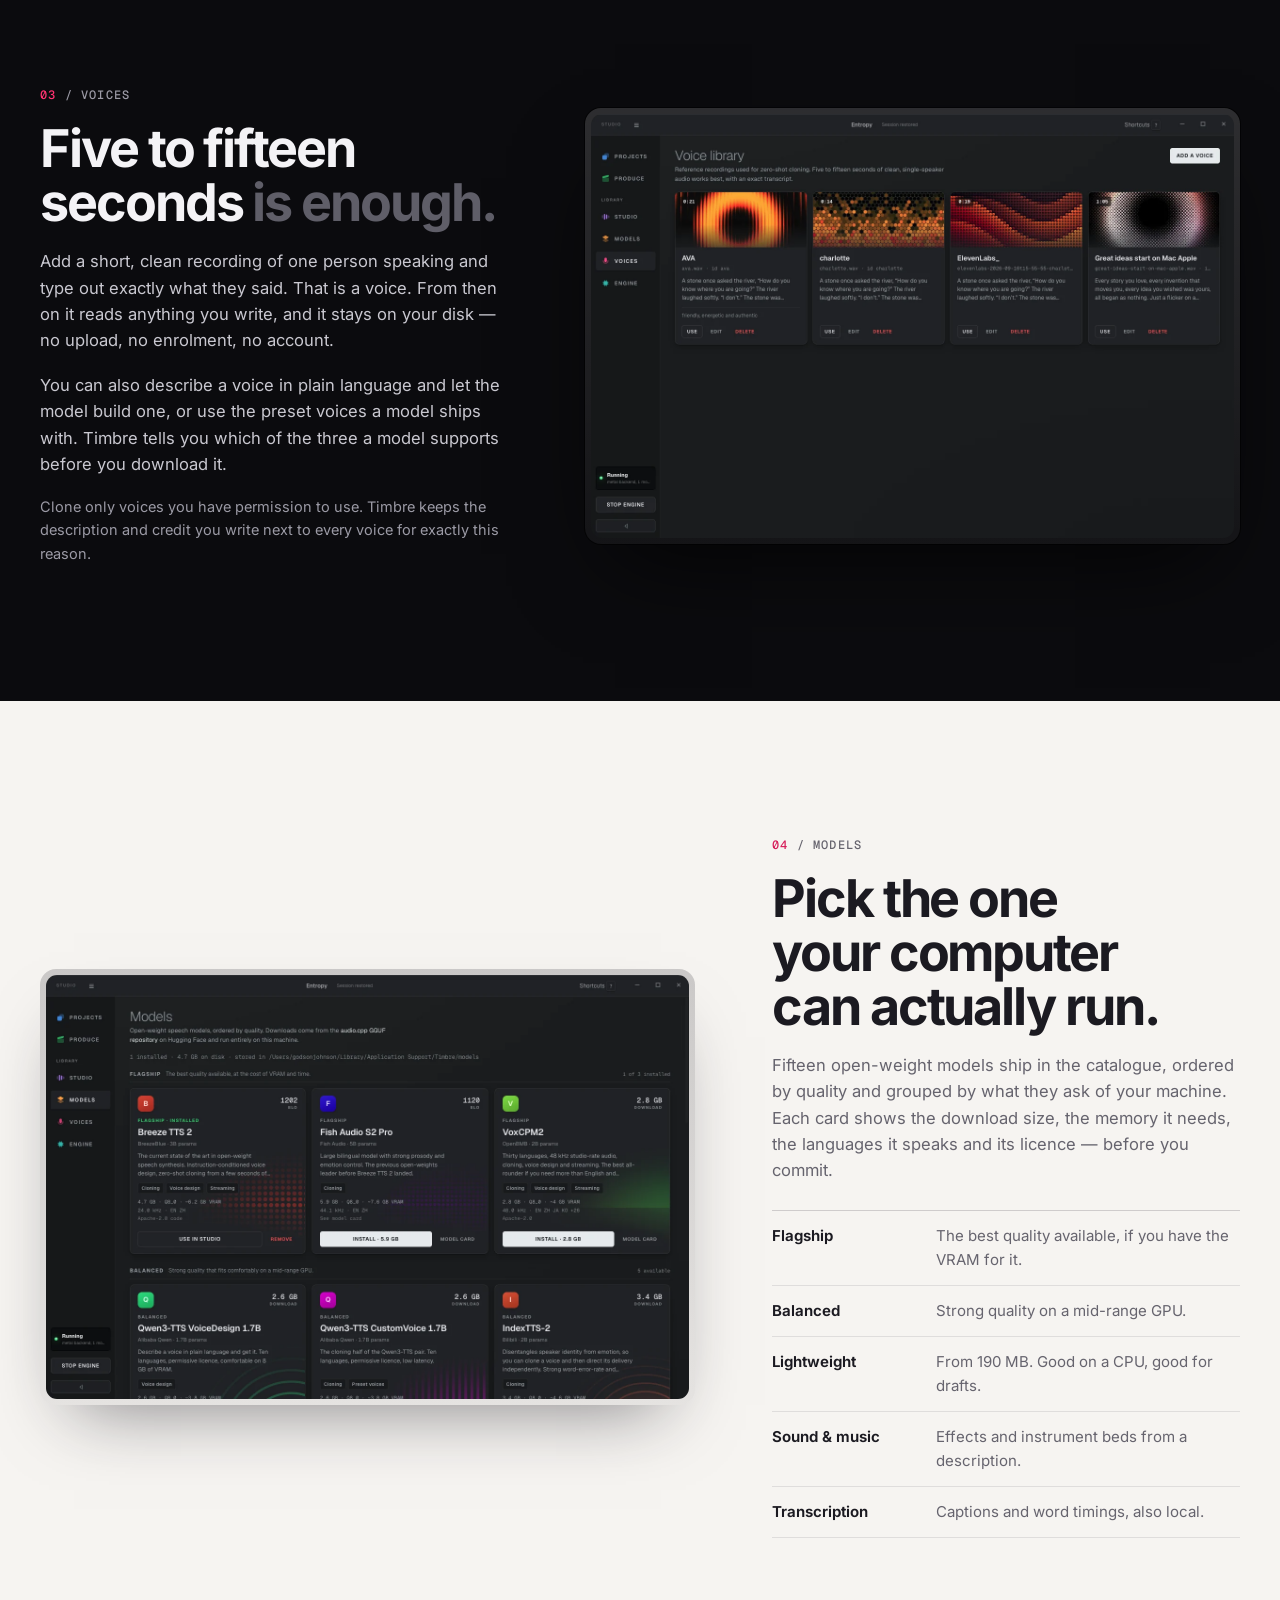
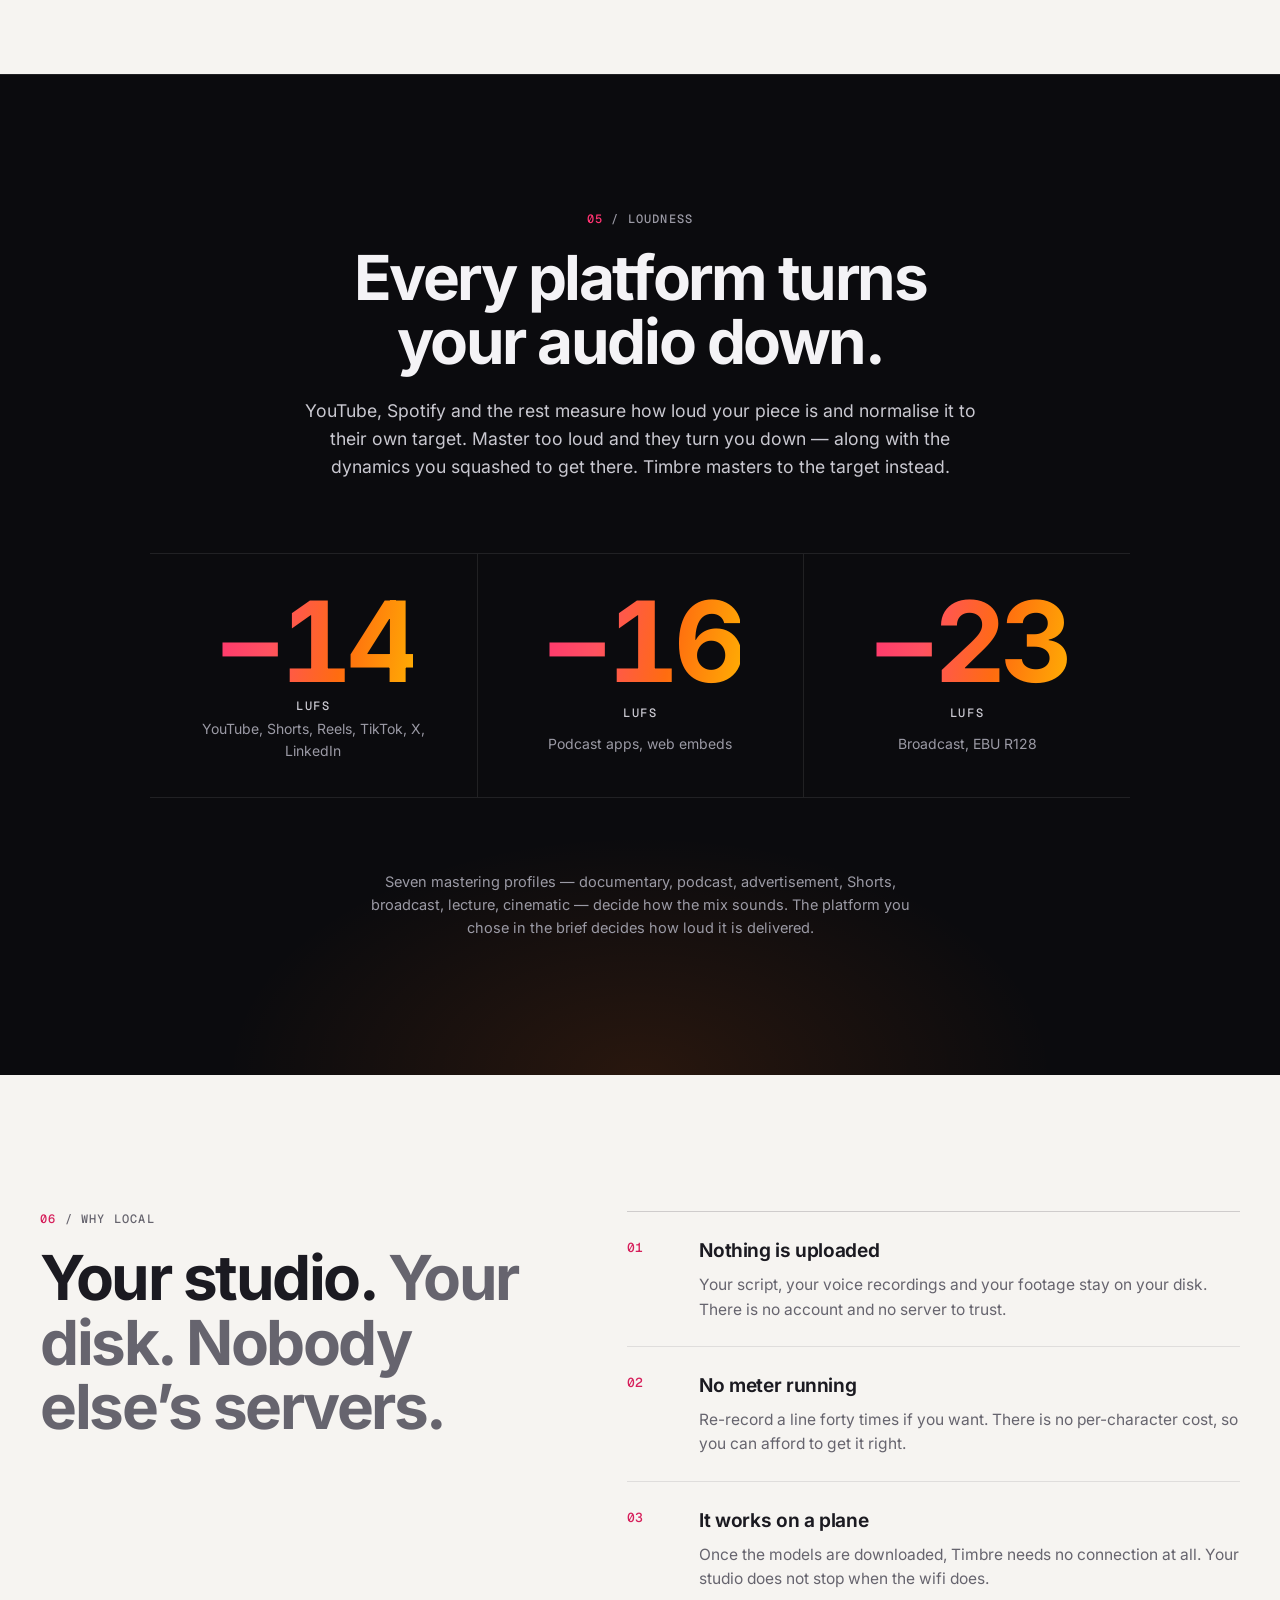
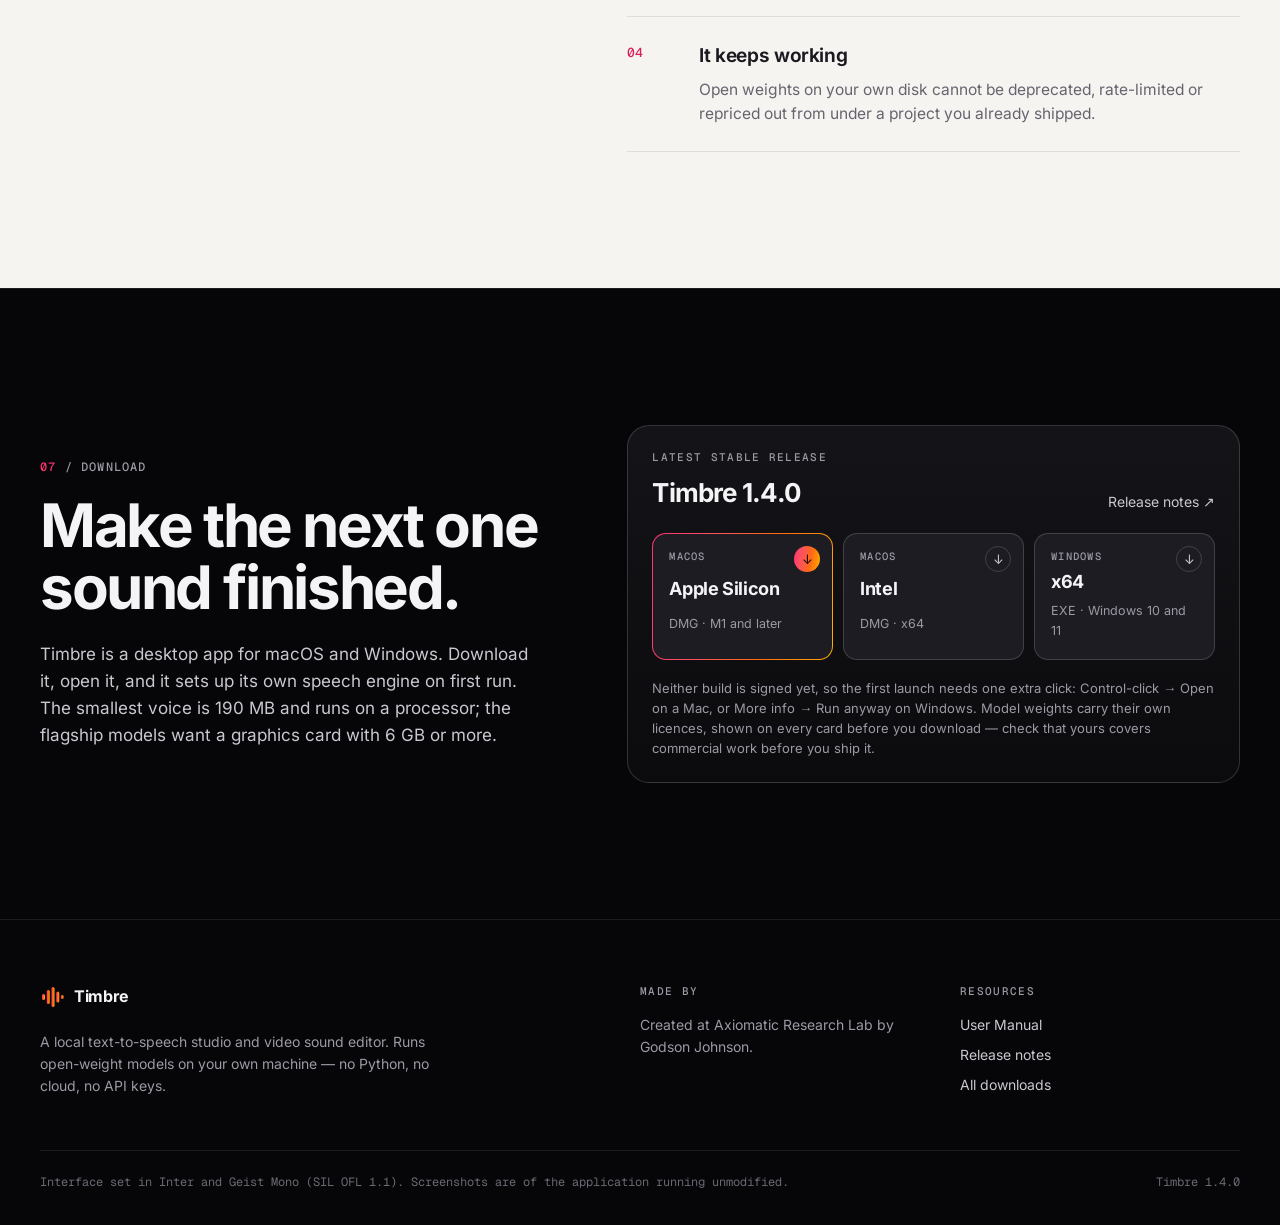
==== commit f79b5e56: "Redesign the site: ink and paper chapters in Timbre's own pink-to-gold The page now reads as a seque" ====
--- a/index.html
+++ b/index.html
@@ -6,397 +6,402 @@
     <title>Timbre — a voice studio that runs on your own machine</title>
     <meta
       name="description"
-      content="Write a script, give it a voice, cut the video and master it for the platform you are posting to. Timbre runs open-weight speech models on your own computer. No subscription, no cloud, no API keys."
+      content="Write a script, give it a voice, cut the video, master it and pull the Shorts. Timbre runs open-weight speech models on your own computer — no per-word billing, nothing uploaded."
     />
-    <meta name="theme-color" content="#0f1114" />
+    <meta name="theme-color" content="#0b0b0e" />
     <meta property="og:title" content="Timbre — a voice studio that runs on your own machine" />
     <meta
       property="og:description"
-      content="Script, voice, edit, master and deliver. Open-weight speech models running locally, with a real multi-track editor and broadcast-grade loudness."
+      content="Script, voice, edit, master, Shorts and delivery. Open-weight speech models running locally, a real multi-track editor and broadcast-grade loudness."
     />
     <meta property="og:type" content="website" />
     <meta property="og:image" content="img/00-masthead.webp" />
     <!-- Versioned by the stylesheet's content, so a page never pairs new markup
          with a stylesheet a browser cached before the update. -->
-    <link rel="stylesheet" href="style.css?v=104f90d08c" />
+    <link rel="stylesheet" href="style.css?v=6b19c0bb29" />
   </head>
   <body>
-    <a class="skip" href="#what">Skip to content</a>
-
-    <!-- ───────────────────────────────────────────── hero -->
-    <header class="hero">
-      <nav class="site-nav" aria-label="Primary">
-        <a class="site-nav-brand" href="index.html">Timbre</a>
-        <div class="site-nav-links">
-          <a href="#stages">Workflow</a>
-          <a href="manual.html">User Manual</a>
-          <a href="#get">Download</a>
-        </div>
-      </nav>
-      <div class="hero-copy">
-        <div class="hero-text">
-          <p class="eyebrow">Local voice studio <span class="eyebrow-tag">v1.4</span></p>
-          <h1>From script to finished video, without leaving your desk.</h1>
-          <p class="lede">
-            Write the script, give it a voice, cut the video, master it for each platform and pull
-            the Shorts &mdash; in one app. The speech models run on your own computer: no per&#8209;word
-            billing, and nothing is uploaded.
+    <a class="skip" href="#main">Skip to content</a>
+
+    <!-- The mark: a spoken line as five bars, in the logo's own pink-to-gold. -->
+    <svg width="0" height="0" style="position: absolute" aria-hidden="true" focusable="false">
+      <defs>
+        <linearGradient id="timbre-grad" x1="0" y1="0" x2="1" y2="0">
+          <stop offset="0" stop-color="#ff3371" />
+          <stop offset="0.55" stop-color="#ff6c10" />
+          <stop offset="1" stop-color="#ffae03" />
+        </linearGradient>
+        <symbol id="mark" viewBox="0 0 24 24">
+          <rect x="2" y="9" width="3" height="6" rx="1.5" fill="url(#timbre-grad)" />
+          <rect x="6.75" y="5" width="3" height="14" rx="1.5" fill="url(#timbre-grad)" />
+          <rect x="11.5" y="2" width="3" height="20" rx="1.5" fill="url(#timbre-grad)" />
+          <rect x="16.25" y="6.5" width="3" height="11" rx="1.5" fill="url(#timbre-grad)" />
+          <rect x="21" y="10" width="2.5" height="4" rx="1.25" fill="url(#timbre-grad)" />
+        </symbol>
+      </defs>
+    </svg>
+
+    <header class="nav" id="top">
+      <div class="container nav-inner">
+        <a class="brand" href="#top" aria-label="Timbre, back to top">
+          <svg class="brand-mark" aria-hidden="true"><use href="#mark" /></svg>
+          <span>Timbre</span>
+        </a>
+        <nav class="nav-links" aria-label="Primary">
+          <a href="#workflow">Workflow</a>
+          <a href="#voices">Voices</a>
+          <a href="#local">Why local</a>
+          <a href="manual.html">Manual</a>
+          <a class="pill pill-hot pill-sm" href="#download">Download</a>
+        </nav>
+      </div>
+    </header>
+
+    <main id="main">
+      <!-- ─────────────────────────────────────────────────────────── hero -->
+      <section class="hero" aria-labelledby="hero-title">
+        <div class="container hero-inner">
+          <a class="news" href="manual.html#shorts">
+            <span class="news-tag">New in 1.4</span>
+            <span>A studio pass for every Short — tighten, punch in, frame each shot</span>
+            <span aria-hidden="true">→</span>
+          </a>
+          <h1 id="hero-title">
+            <span class="h1-line">From script to finished video,</span>
+            <span class="h1-line hot-text">without leaving your desk.</span>
+          </h1>
+          <p class="hero-lede">
+            Write the script, give it a voice, cut the video, master it for each platform and pull the
+            Shorts — in one app. The speech models run on your own computer: no per&#8209;word billing,
+            and nothing is uploaded.
           </p>
-          <div class="cta">
-            <a class="btn btn-primary" href="#get">Download Timbre</a>
-            <a class="btn" href="#stages">See how it works</a>
-          </div>
-          <p class="hero-meta">macOS on Apple Silicon or&nbsp;Intel &middot; Windows&nbsp;10&nbsp;and&nbsp;11</p>
-        </div>
-        <ul class="hero-facts" aria-label="At a glance">
-          <li><b>8</b> stages, from script to delivery</li>
-          <li><b>15</b> open-weight voice &amp; sound models</li>
-          <li><b>100%</b> on your own machine</li>
-        </ul>
+          <div class="hero-cta">
+            <a
+              class="pill pill-hot"
+              id="heroDownload"
+              href="#download"
+              data-mac="https://github.com/godsonj64/timbre-site/releases/latest/download/Timbre-1.4.0-mac-arm64.dmg"
+              data-win="https://github.com/godsonj64/timbre-site/releases/latest/download/Timbre-1.4.0-win-x64.exe"
+              >Download Timbre <span aria-hidden="true">↓</span></a
+            >
+            <a class="pill pill-line" href="#workflow">See how it works <span aria-hidden="true">↘</span></a>
+          </div>
+          <p class="hero-meta">Version 1.4.0 · macOS Apple Silicon + Intel · Windows x64</p>
+          <ul class="checks" aria-label="In short">
+            <li>No per-word billing</li>
+            <li>Nothing uploaded</li>
+            <li>15 open-weight models</li>
+          </ul>
+        </div>
+
+        <figure class="container window hero-window">
+          <img
+            src="img/05-edit.webp"
+            alt="Timbre’s Edit stage: the eight production stages across the top, a program monitor, and a multi-track timeline with video, narration waveforms and markers."
+            width="1366"
+            height="900"
+            fetchpriority="high"
+          />
+        </figure>
+
+        <div class="container stages-strip">
+          <p class="strip-label">One window · eight stages, left to right</p>
+          <ol class="strip">
+            <li><span>01</span>Brief</li>
+            <li><span>02</span>Script</li>
+            <li><span>03</span>Voice</li>
+            <li><span>04</span>Visuals</li>
+            <li><span>05</span>Edit</li>
+            <li><span>06</span>Master</li>
+            <li><span>07</span>Shorts</li>
+            <li><span>08</span>Deliver</li>
+          </ol>
+        </div>
+      </section>
+
+      <!-- ─────────────────────────────────────────────────── 01 what it is -->
+      <section class="section paper" id="product" aria-labelledby="product-title">
+        <div class="container split-head">
+          <div>
+            <p class="kicker"><span>01</span> / What it is</p>
+            <h2 id="product-title" class="reveal">A studio for anything with a voice in it.</h2>
+          </div>
+          <div class="reveal">
+            <p class="lead">
+              Explainers, documentaries, podcasts, ads, Shorts. One window takes you from a blank page
+              to a finished, correctly loud file — and every step of it runs on your own machine.
+            </p>
+            <ol class="numbered">
+              <li>
+                <span class="n">01</span>
+                <div>
+                  <h3>It speaks</h3>
+                  <p>Type a line and hear it read back in a voice you designed in words, cloned from a short recording, or picked from a model’s own presets.</p>
+                </div>
+              </li>
+              <li>
+                <span class="n">02</span>
+                <div>
+                  <h3>It edits</h3>
+                  <p>A real multi-track timeline. Cut, trim, crossfade, duck the music under the narration, draw volume by hand, drop in transitions.</p>
+                </div>
+              </li>
+              <li>
+                <span class="n">03</span>
+                <div>
+                  <h3>It finishes</h3>
+                  <p>It measures your mix the way YouTube and the broadcasters measure it, then tells you exactly what is off and fixes it on export.</p>
+                </div>
+              </li>
+            </ol>
+          </div>
+        </div>
+      </section>
+
+      <!-- ─────────────────────────────────────────────────── 02 workflow -->
+      <section class="section paper-2" id="workflow" aria-labelledby="workflow-title">
+        <div class="container">
+          <p class="kicker"><span>02</span> / Workflow</p>
+          <h2 id="workflow-title" class="reveal">Eight stages, left to right.</h2>
+          <p class="section-sub reveal">
+            Timbre lays the job out as a strip along the top of the window. You can jump around, but left
+            to right is the order the work actually happens in — and each stage hands the next one what it
+            needs.
+          </p>
+
+          <ol class="cards">
+            <li class="card reveal">
+              <div class="card-head"><span class="n">01</span><span class="tag">Sets everything downstream</span></div>
+              <h3>Brief</h3>
+              <p>What the piece is, who it is for, how long it runs, and where it is going. That one choice of platform sets the canvas, the reading speed, the loudness target and the export preset.</p>
+              <figure class="card-shot"><img src="img/02-brief.webp" alt="The Brief stage: format, duration, objective, audience, platforms and tone." width="1366" height="900" loading="lazy" /></figure>
+            </li>
+            <li class="card reveal">
+              <div class="card-head"><span class="n">02</span><span class="tag">Fits the runtime</span></div>
+              <h3>Script</h3>
+              <p>Write in sections — hook, point, turn, close. Timbre counts your words against the duration you asked for and tells you, live, whether the script will fit, using your real reading speed.</p>
+              <figure class="card-shot"><img src="img/03-script.webp" alt="The Script stage: sections of a script with live word counts, a reading-speed estimate, and checks for pacing and unsourced claims." width="1320" height="900" loading="lazy" /></figure>
+            </li>
+            <li class="card reveal">
+              <div class="card-head"><span class="n">03</span><span class="tag">Directs the read</span></div>
+              <h3>Voice</h3>
+              <p>Pick the model and the voice, then direct the performance — energy, authority, intimacy, tension, warmth. Pauses come out as real silence; numbers are spoken as words.</p>
+              <figure class="card-shot"><img src="img/04-voice.webp" alt="The Voice stage: voice identity, reference voice, and performance knobs." width="1366" height="900" loading="lazy" /></figure>
+            </li>
+            <li class="card reveal">
+              <div class="card-head"><span class="n">04 · 05</span><span class="tag">Cuts to the voice</span></div>
+              <h3>Visuals &amp; Edit</h3>
+              <p>Plan the shots, bring in footage and stills, and cut against the narration. Split, trim, slip, slide, roll; draw a fade by dragging a corner. The music ducks under the voice on its own.</p>
+              <figure class="card-shot"><img src="img/visuals-shots.webp" alt="The Visuals stage: an auto-planned shot list, each shot categorised with the reasoning behind it and its own approve or reject control." width="1320" height="900" loading="lazy" /></figure>
+            </li>
+            <li class="card reveal">
+              <div class="card-head"><span class="n">06</span><span class="tag">Measured, not guessed</span></div>
+              <h3>Master</h3>
+              <p>Timbre measures the finished mix against the standard your platform uses, says plainly what is wrong, and fixes it on export. An optional insert rack takes EQ, compression, reverb and your own VST3 or Audio Unit plug-ins.</p>
+              <figure class="card-shot"><img src="img/06-master.webp" alt="The Master stage: a large loudness readout, target rail and delivery profiles." width="1320" height="900" loading="lazy" /></figure>
+            </li>
+            <li class="card card-new reveal">
+              <div class="card-head"><span class="n">07 · 08</span><span class="tag tag-hot">New in 1.4</span></div>
+              <h3>Shorts &amp; Deliver</h3>
+              <p>Timbre finds the moments that stand on their own, tightens the pauses, punches in to hide the jumps and keeps captions clear of each app’s buttons. Then it exports at the right size and loudness for everywhere you post.</p>
+              <figure class="card-shot"><img src="img/shorts-studio.webp" alt="A Short in Timbre: its score and reasons, the 9:16 framing with TikTok’s covered areas shaded, and the Cut and motion panel with pauses and fillers cut and punch-ins on every jump cut." width="1394" height="758" loading="lazy" /></figure>
+            </li>
+          </ol>
+        </div>
+      </section>
+
+      <!-- ─────────────────────────────────────────────────── 03 voices -->
+      <section class="section ink" id="voices" aria-labelledby="voices-title">
+        <div class="container split">
+          <div class="split-text">
+            <p class="kicker"><span>03</span> / Voices</p>
+            <h2 id="voices-title" class="reveal">Five to fifteen seconds <span class="dim">is enough.</span></h2>
+            <p>
+              Add a short, clean recording of one person speaking and type out exactly what they said.
+              That is a voice. From then on it reads anything you write, and it stays on your disk — no
+              upload, no enrolment, no account.
+            </p>
+            <p>
+              You can also describe a voice in plain language and let the model build one, or use the
+              preset voices a model ships with. Timbre tells you which of the three a model supports
+              before you download it.
+            </p>
+            <p class="fine">
+              Clone only voices you have permission to use. Timbre keeps the description and credit you
+              write next to every voice for exactly this reason.
+            </p>
+          </div>
+          <figure class="window reveal">
+            <img src="img/08-voices.webp" alt="The voice library: saved reference voices with transcripts and durations." width="1366" height="900" loading="lazy" />
+          </figure>
+        </div>
+      </section>
+
+      <!-- ─────────────────────────────────────────────────── 04 models -->
+      <section class="section paper" id="models" aria-labelledby="models-title">
+        <div class="container split reverse">
+          <div class="split-text">
+            <p class="kicker"><span>04</span> / Models</p>
+            <h2 id="models-title" class="reveal">Pick the one your computer can actually run.</h2>
+            <p>
+              Fifteen open-weight models ship in the catalogue, ordered by quality and grouped by what
+              they ask of your machine. Each card shows the download size, the memory it needs, the
+              languages it speaks and its licence — before you commit.
+            </p>
+            <ul class="tiers">
+              <li><b>Flagship</b><span>The best quality available, if you have the VRAM for it.</span></li>
+              <li><b>Balanced</b><span>Strong quality on a mid-range GPU.</span></li>
+              <li><b>Lightweight</b><span>From 190 MB. Good on a CPU, good for drafts.</span></li>
+              <li><b>Sound &amp; music</b><span>Effects and instrument beds from a description.</span></li>
+              <li><b>Transcription</b><span>Captions and word timings, also local.</span></li>
+            </ul>
+          </div>
+          <figure class="window reveal">
+            <img src="img/07-models.webp" alt="The model library: cards showing size, memory, languages and licence." width="1366" height="900" loading="lazy" />
+          </figure>
+        </div>
+      </section>
+
+      <!-- ─────────────────────────────────────────────────── 05 loudness -->
+      <section class="section ink loud" id="loudness" aria-labelledby="loud-title">
+        <div class="container">
+          <p class="kicker center"><span>05</span> / Loudness</p>
+          <h2 id="loud-title" class="center reveal">Every platform turns your audio down.</h2>
+          <p class="section-sub center reveal">
+            YouTube, Spotify and the rest measure how loud your piece is and normalise it to their own
+            target. Master too loud and they turn you down — along with the dynamics you squashed to get
+            there. Timbre masters to the target instead.
+          </p>
+          <div class="targets reveal">
+            <div><b>−14</b><span>LUFS</span><i>YouTube, Shorts, Reels, TikTok, X, LinkedIn</i></div>
+            <div><b>−16</b><span>LUFS</span><i>Podcast apps, web embeds</i></div>
+            <div><b>−23</b><span>LUFS</span><i>Broadcast, EBU R128</i></div>
+          </div>
+          <p class="section-sub center fine">
+            Seven mastering profiles — documentary, podcast, advertisement, Shorts, broadcast, lecture,
+            cinematic — decide how the mix sounds. The platform you chose in the brief decides how loud it
+            is delivered.
+          </p>
+        </div>
+      </section>
+
+      <!-- ─────────────────────────────────────────────────── 06 local -->
+      <section class="section paper" id="local" aria-labelledby="local-title">
+        <div class="container split-head">
+          <div>
+            <p class="kicker"><span>06</span> / Why local</p>
+            <h2 id="local-title" class="reveal">Your studio. <span class="dim">Your disk. Nobody else’s servers.</span></h2>
+          </div>
+          <ol class="numbered reveal">
+            <li><span class="n">01</span><div><h3>Nothing is uploaded</h3><p>Your script, your voice recordings and your footage stay on your disk. There is no account and no server to trust.</p></div></li>
+            <li><span class="n">02</span><div><h3>No meter running</h3><p>Re-record a line forty times if you want. There is no per-character cost, so you can afford to get it right.</p></div></li>
+            <li><span class="n">03</span><div><h3>It works on a plane</h3><p>Once the models are downloaded, Timbre needs no connection at all. Your studio does not stop when the wifi does.</p></div></li>
+            <li><span class="n">04</span><div><h3>It keeps working</h3><p>Open weights on your own disk cannot be deprecated, rate-limited or repriced out from under a project you already shipped.</p></div></li>
+          </ol>
+        </div>
+      </section>
+
+      <!-- ─────────────────────────────────────────────────── 07 download -->
+      <section class="section ink download" id="download" aria-labelledby="download-title">
+        <div class="container download-grid">
+          <div>
+            <p class="kicker"><span>07</span> / Download</p>
+            <h2 id="download-title" class="reveal">Make the next one sound finished.</h2>
+            <p class="lead-ink">
+              Timbre is a desktop app for macOS and Windows. Download it, open it, and it sets up its own
+              speech engine on first run. The smallest voice is 190 MB and runs on a processor; the
+              flagship models want a graphics card with 6 GB or more.
+            </p>
+          </div>
+          <div class="release reveal">
+            <div class="release-head">
+              <div>
+                <p class="release-label">Latest stable release</p>
+                <p class="release-name">Timbre 1.4.0</p>
+              </div>
+              <a class="release-notes" href="https://github.com/godsonj64/timbre-site/releases/latest">Release notes <span aria-hidden="true">↗</span></a>
+            </div>
+            <div class="tiles">
+              <a class="tile tile-main" href="https://github.com/godsonj64/timbre-site/releases/latest/download/Timbre-1.4.0-mac-arm64.dmg" download>
+                <span class="tile-os">macOS</span>
+                <b>Apple Silicon</b>
+                <span class="tile-file">DMG · M1 and later</span>
+                <span class="tile-go" aria-hidden="true">↓</span>
+              </a>
+              <a class="tile" href="https://github.com/godsonj64/timbre-site/releases/latest/download/Timbre-1.4.0-mac-x64.dmg" download>
+                <span class="tile-os">macOS</span>
+                <b>Intel</b>
+                <span class="tile-file">DMG · x64</span>
+                <span class="tile-go" aria-hidden="true">↓</span>
+              </a>
+              <a class="tile" href="https://github.com/godsonj64/timbre-site/releases/latest/download/Timbre-1.4.0-win-x64.exe" download>
+                <span class="tile-os">Windows</span>
+                <b>x64</b>
+                <span class="tile-file">EXE · Windows 10 and 11</span>
+                <span class="tile-go" aria-hidden="true">↓</span>
+              </a>
+            </div>
+            <p class="release-fine">
+              Neither build is signed yet, so the first launch needs one extra click: Control-click → Open on
+              a Mac, or More info → Run anyway on Windows. Model weights carry their own licences, shown on
+              every card before you download — check that yours covers commercial work before you ship it.
+            </p>
+          </div>
+        </div>
+      </section>
+    </main>
+
+    <footer class="footer">
+      <div class="container footer-grid">
+        <div>
+          <a class="brand" href="#top"><svg class="brand-mark" aria-hidden="true"><use href="#mark" /></svg><span>Timbre</span></a>
+          <p>A local text-to-speech studio and video sound editor. Runs open-weight models on your own machine — no Python, no cloud, no API keys.</p>
+        </div>
+        <div>
+          <h2>Made by</h2>
+          <p>Created at Axiomatic Research Lab by Godson Johnson.</p>
+        </div>
+        <div>
+          <h2>Resources</h2>
+          <ul>
+            <li><a href="manual.html">User Manual</a></li>
+            <li><a href="https://github.com/godsonj64/timbre-site/releases/latest">Release notes</a></li>
+            <li><a href="https://github.com/godsonj64/timbre-site/releases">All downloads</a></li>
+          </ul>
+        </div>
       </div>
-      <!-- The product itself, not a logo: the Edit stage, with the eight-stage
-           pipeline across its top. Framed as a display set into the chassis. -->
-      <figure class="hero-shot">
-        <img
-          src="img/05-edit.webp"
-          alt="Timbre&rsquo;s Edit stage: the eight production stages across the top, a program monitor, and a multi-track timeline with video, narration waveforms and markers."
-          width="1366"
-          height="900"
-          fetchpriority="high"
-        />
-      </figure>
-    </header>
-
-    <!-- ───────────────────────────────────────────── what -->
-    <section id="what" class="band">
-      <div class="wrap narrow">
-        <h2>What Timbre actually is</h2>
-        <p class="big">
-          It is a studio for people who make things with a voice in them — explainers, documentaries,
-          podcasts, ads, shorts. One window takes you from a blank page to a finished, correctly
-          loud file.
-        </p>
-        <div class="grid three">
-          <div class="card">
-            <h3>It speaks</h3>
-            <p>
-              Type a line and hear it read back in a voice you designed in words, cloned from a short
-              recording, or picked from a model's own presets.
-            </p>
-          </div>
-          <div class="card">
-            <h3>It edits</h3>
-            <p>
-              A real multi-track timeline. Cut, trim, crossfade, duck the music under the narration,
-              draw volume by hand, drop in transitions.
-            </p>
-          </div>
-          <div class="card">
-            <h3>It finishes</h3>
-            <p>
-              It measures your mix the way YouTube and the broadcasters measure it, then tells you
-              exactly what is off and fixes it on export.
-            </p>
-          </div>
-        </div>
-      </div>
-    </section>
-
-    <!-- ───────────────────────────────────────────── stages -->
-    <section id="stages" class="band alt">
-      <div class="wrap">
-        <p class="eyebrow">The work, in order</p>
-        <h2>Eight stages, left to right</h2>
-        <p class="sub">
-          Timbre lays the job out as a strip along the top of the window. You can jump around, but
-          left to right is the order the work actually happens in — and each stage hands the next one
-          what it needs.
-        </p>
-
-        <ol class="stages">
-          <li class="stage">
-            <div class="stage-text">
-              <p class="num">01</p>
-              <h3>Brief</h3>
-              <p>
-                What the piece is, who it is for, how long it runs, and where it is going. This is the
-                only place you choose the platform — and that one choice sets the canvas, the reading
-                speed, the loudness target and the export preset for everything downstream.
-              </p>
-            </div>
-            <figure class="shot">
-              <img src="img/02-brief.webp" alt="The Brief stage: format, duration, objective, audience, platforms and tone." width="1366" height="900" loading="lazy" />
-            </figure>
-          </li>
-
-          <li class="stage">
-            <div class="stage-text">
-              <p class="num">02</p>
-              <h3>Script</h3>
-              <p>
-                Write in sections — hook, point, turn, close — rather than one wall of text. Timbre
-                counts your words against the duration you asked for and tells you, live, whether the
-                script will actually fit the runtime. It measures your real reading speed from takes
-                you have already made.
-              </p>
-            </div>
-            <figure class="shot">
-              <img src="img/03-script.webp" alt="The Script stage: nine sections of a script with live word counts, a reading-speed estimate, and Timbre's own checks for pacing and unsourced claims." width="1320" height="900" loading="lazy" />
-            </figure>
-          </li>
-
-          <li class="stage">
-            <div class="stage-text">
-              <p class="num">03</p>
-              <h3>Voice</h3>
-              <p>
-                Pick the model, pick the voice, and direct the read. The performance knobs — energy,
-                authority, intimacy, tension, warmth — are sent to the model as an instruction with
-                every segment, so a change of direction is a change of performance, not a change of
-                pitch. Pauses come out as real silence. Numbers are spoken as words.
-              </p>
-            </div>
-            <figure class="shot">
-              <img src="img/04-voice.webp" alt="The Voice stage: voice identity, reference voice, and performance knobs." width="1366" height="900" loading="lazy" />
-            </figure>
-          </li>
-
-          <li class="stage stage-pair">
-            <div class="stage-text">
-              <p class="num">04 · 05</p>
-              <h3>Visuals &amp; Edit</h3>
-              <p>
-                Bring in footage and stills, and cut against the narration you just made. Split, trim,
-                slip, slide, roll. Draw a fade by dragging a corner. Mark in and out and lift or
-                extract the range. The music ducks under the voice automatically, and you can see the
-                shape of that duck on the timeline.
-              </p>
-            </div>
-            <div class="shot-pair">
-              <figure class="shot">
-                <img src="img/visuals-shots.webp" alt="The Visuals stage: an auto-planned shot list, each shot categorised -- typography, stock, generated, diagram -- with the reasoning behind it and its own approve or reject control." width="1320" height="900" loading="lazy" />
-              </figure>
-              <figure class="shot">
-                <img src="img/05-edit.webp" alt="The Edit stage: multi-track timeline with video, narration and music." width="1366" height="900" loading="lazy" />
-              </figure>
-            </div>
-          </li>
-
-          <li class="stage">
-            <div class="stage-text">
-              <p class="num">06</p>
-              <h3>Master</h3>
-              <p>
-                This is the part most tools leave to you. Timbre measures the finished mix against the
-                standard your platform actually uses, shows you the number, and says plainly what is
-                wrong — too loud, too wide a range, music competing with the voice. Then it fixes it
-                on export rather than making you guess.
-              </p>
-              <p class="aside">
-                There is also an optional insert rack for anyone who wants it: EQ, compression,
-                limiting, reverb, and your own VST3 or Audio Unit plug-ins. Every processor draws its
-                own response curve, so you can see what it is doing before you hear it.
-              </p>
-            </div>
-            <figure class="shot">
-              <img src="img/06-master.webp" alt="The Master stage: a large loudness readout, target rail and delivery profiles." width="1320" height="900" loading="lazy" />
-            </figure>
-          </li>
-
-          <li class="stage">
-            <div class="stage-text">
-              <p class="num">07 · 08</p>
-              <h3>Shorts &amp; Deliver</h3>
-              <p>
-                Timbre transcribes the finished piece on your machine, finds the moments worth
-                cutting, and crops them to a vertical frame with burnt-in captions. Then it exports —
-                at the right size, the right frame rate and the right loudness for each place you
-                said you were posting.
-              </p>
-            </div>
-            <figure class="shot">
-              <img src="img/01-projects.webp" alt="The project library: each project in its own folder, autosaved with rolling snapshots." width="1300" height="900" loading="lazy" />
-            </figure>
-          </li>
-        </ol>
-      </div>
-    </section>
-
-    <!-- ───────────────────────────────────────────── voices -->
-    <section class="band">
-      <div class="wrap split">
-        <div class="split-text">
-          <p class="eyebrow">Voices</p>
-          <h2>Five to fifteen seconds is enough</h2>
-          <p>
-            Add a short, clean recording of one person speaking and type out exactly what they said.
-            That is a voice. From then on it reads anything you write, and it stays on your disk —
-            no upload, no enrolment, no account.
-          </p>
-          <p>
-            You can also describe a voice in plain language and let the model build one, or use the
-            preset voices a model ships with. Which of the three you get depends on the model; Timbre
-            tells you which each one supports before you download it.
-          </p>
-          <p class="note">
-            Clone only voices you have permission to use. Timbre keeps the description and credit you
-            write next to every voice for exactly this reason.
-          </p>
-        </div>
-        <figure class="shot">
-          <img src="img/08-voices.webp" alt="The voice library: saved reference voices with transcripts and durations." width="1366" height="900" loading="lazy" />
-        </figure>
-      </div>
-    </section>
-
-    <!-- ───────────────────────────────────────────── models -->
-    <section class="band alt">
-      <div class="wrap split reverse">
-        <div class="split-text">
-          <p class="eyebrow">Models</p>
-          <h2>Pick the one your computer can actually run</h2>
-          <p>
-            Fifteen open-weight models ship in the catalogue, ordered by quality and grouped by what
-            they ask of your machine. Each card tells you the download size, the memory it needs, the
-            languages it speaks and its licence — before you commit to the download.
-          </p>
-          <ul class="ticks">
-            <li><b>Flagship</b> — the best quality available, if you have the VRAM for it.</li>
-            <li><b>Balanced</b> — strong quality on a mid-range GPU.</li>
-            <li><b>Lightweight</b> — from 190 MB. Good on a CPU, good for drafts.</li>
-            <li><b>Sound &amp; music</b> — effects and instrument beds from a description.</li>
-            <li><b>Transcription</b> — captions and word timings, also local.</li>
-          </ul>
-          <p class="note">
-            Timbre warns you when a model is tight on memory for your machine, or when it would fall
-            back to the processor and run slower than realtime. It would rather tell you first.
-          </p>
-        </div>
-        <figure class="shot">
-          <img src="img/07-models.webp" alt="The model library: cards showing size, memory, languages and licence." width="1366" height="900" loading="lazy" />
-        </figure>
-      </div>
-    </section>
-
-    <!-- ───────────────────────────────────────────── loudness -->
-    <section class="band">
-      <div class="wrap narrow">
-        <p class="eyebrow">Why your videos sound quieter than everyone else's</p>
-        <h2>Every platform turns your audio down</h2>
-        <p class="big">
-          YouTube, Spotify and the rest all measure how loud your piece is and normalise it to their
-          own target. If you master too loud, they turn you down — and everything you gained by
-          squashing it is lost, along with the dynamics. Timbre masters to the target instead.
-        </p>
-        <div class="targets">
-          <div><b>−14</b><span>LUFS</span><i>YouTube, Shorts, Reels, TikTok, X, LinkedIn</i></div>
-          <div><b>−16</b><span>LUFS</span><i>Podcast apps, web embeds</i></div>
-          <div><b>−23</b><span>LUFS</span><i>Broadcast (EBU R128)</i></div>
-        </div>
-        <p class="sub center">
-          Seven mastering profiles — documentary, podcast, advertisement, shorts, broadcast, lecture,
-          cinematic — decide how the mix <em>sounds</em>. The platform you chose in the brief decides
-          how loud it is <em>delivered</em>. Nothing is guessed: the moves come from measuring your
-          actual stems.
-        </p>
-      </div>
-    </section>
-
-    <!-- ───────────────────────────────────────────── local -->
-    <section class="band alt">
-      <div class="wrap">
-        <p class="eyebrow">Why local</p>
-        <h2>The part that matters most</h2>
-        <div class="grid four">
-          <div class="card">
-            <h3>Nothing is uploaded</h3>
-            <p>
-              Your script, your voice recordings and your footage stay on your disk. There is no
-              account and no server to trust.
-            </p>
-          </div>
-          <div class="card">
-            <h3>No meter running</h3>
-            <p>
-              Re-record a line forty times if you want. There is no per-character cost, so you can
-              afford to get it right.
-            </p>
-          </div>
-          <div class="card">
-            <h3>It works on a plane</h3>
-            <p>
-              Once the models are downloaded, Timbre needs no connection at all. Your studio does not
-              stop when the wifi does.
-            </p>
-          </div>
-          <div class="card">
-            <h3>It keeps working</h3>
-            <p>
-              Open weights on your own disk cannot be deprecated, rate-limited or repriced out from
-              under a project you already shipped.
-            </p>
-          </div>
-        </div>
-      </div>
-    </section>
-
-    <!-- ───────────────────────────────────────────── get -->
-    <section id="get" class="band">
-      <div class="wrap narrow">
-        <h2>What you need</h2>
-        <div class="grid two">
-          <div class="card">
-            <h3>A Mac or a PC</h3>
-            <p>
-              macOS on Apple Silicon or Intel, or Windows 10/11 on x64. Timbre is a desktop app — download
-              it, open it, and it sets up its own speech engine on first run.
-            </p>
-          </div>
-          <div class="card">
-            <h3>Room for the models</h3>
-            <p>
-              The smallest voice is 190 MB and runs comfortably on a processor. The flagship models
-              want a graphics card with 6 GB or more. Start small; you can always download a bigger
-              one later.
-            </p>
-          </div>
-        </div>
-        <p class="sub center" style="margin-top: 26px">
-          Model weights carry their own licences, shown on every card before you download —
-          check that the licence covers your intended use before you ship commercial work.
-        </p>
-        <div class="cta center">
-          <a class="btn btn-primary" href="https://github.com/godsonj64/timbre-site/releases/latest/download/Timbre-1.4.0-mac-arm64.dmg" download>Download for macOS</a>
-          <a class="btn btn-primary" href="https://github.com/godsonj64/timbre-site/releases/latest/download/Timbre-1.4.0-win-x64.exe" download>Download for Windows</a>
-        </div>
-        <p class="sub center" style="margin-top: 14px; font-size: 14px">
-          The macOS build is for Apple Silicon (M1 and later) —
-          <a href="https://github.com/godsonj64/timbre-site/releases/latest/download/Timbre-1.4.0-mac-x64.dmg" download>on an Intel Mac, get this build instead</a>.
-          Neither is signed yet, so the first launch needs one extra click: Control-click &rarr; Open
-          on a Mac, or More info &rarr; Run anyway on Windows.
-        </p>
-      </div>
-    </section>
-
-    <footer class="foot">
-      <div class="wrap">
-        <div class="foot-mark" aria-hidden="true">
-          <svg viewBox="0 0 1400 420" class="wordmark" focusable="false">
-            <text x="700" y="283" text-anchor="middle" font-size="216" letter-spacing="-9">
-              Timbre<tspan font-size="54" font-weight="600" letter-spacing="0" dy="-115">&#174;</tspan>
-            </text>
-          </svg>
-        </div>
-        <p>
-          A local text-to-speech studio and video sound editor. Runs open-weight models on your own
-          machine — no Python, no cloud, no API keys.
-        </p>
-        <p class="foot-manual"><a href="manual.html">User Manual</a> · Complete workflow, controls, mastering, Shorts and delivery reference.</p>
-        <p class="fine">
-          Interface set in Inter (SIL OFL 1.1). Screenshots are of the application
-          running unmodified.
-        </p>
+      <div class="container footer-base">
+        <span>Interface set in Inter and Geist Mono (SIL OFL 1.1). Screenshots are of the application running unmodified.</span>
+        <span>Timbre 1.4.0</span>
       </div>
     </footer>
+
+    <script>
+      // The hero button downloads the build for this computer; without
+      // JavaScript, or on anything else, it goes to the download section.
+      (function () {
+        var btn = document.getElementById('heroDownload');
+        var ua = navigator.userAgent || '';
+        var touchMac = /Macintosh/.test(ua) && navigator.maxTouchPoints > 1; // an iPad asking for the desktop site
+        if (btn && /Windows NT/.test(ua)) {
+          btn.href = btn.dataset.win;
+          btn.setAttribute('download', '');
+          btn.firstChild.nodeValue = 'Download for Windows ';
+        } else if (btn && /Macintosh|Mac OS X/.test(ua) && !touchMac) {
+          btn.href = btn.dataset.mac;
+          btn.setAttribute('download', '');
+          btn.firstChild.nodeValue = 'Download for macOS ';
+        }
+        // Sections rise in as they arrive, unless motion is turned down.
+        if (!('IntersectionObserver' in window) || matchMedia('(prefers-reduced-motion: reduce)').matches) return;
+        document.documentElement.classList.add('motion');
+        var io = new IntersectionObserver(function (entries) {
+          entries.forEach(function (e) {
+            if (e.isIntersecting) { e.target.classList.add('is-in'); io.unobserve(e.target); }
+          });
+        }, { rootMargin: '0px 0px -8% 0px' });
+        document.querySelectorAll('.reveal').forEach(function (n) { io.observe(n); });
+      })();
+    </script>
   </body>
 </html>
--- a/style.css
+++ b/style.css
@@ -1,10 +1,12 @@
 /* ==========================================================================
    Timbre — the public page.
 
-   The app is drawn as a machined instrument: a matte dark chassis, black glass
-   displays sunk into it, one warm signal colour and nothing translucent. The
-   page is cut from the same material so that arriving here and opening the app
-   feel like the same object. Everything below is the app's own token ladder.
+   Two materials, taken in turn: ink (the night-dark studio the app lives in)
+   and paper (the warm sheet the work is planned on), so the page reads as a
+   sequence of chapters rather than one long scroll. One colour carries the
+   brand -- the logo's own run from hot pink through orange to gold -- and it
+   is spent sparingly: the second line of the headline, the primary button,
+   the section numbers and the loudness figures.
    ========================================================================== */
 
 @font-face {
@@ -14,430 +16,509 @@
   font-style: normal;
   font-display: swap;
 }
+@font-face {
+  font-family: 'Geist Mono';
+  src: url('font/geist-mono-variable.woff2') format('woff2-variations');
+  font-weight: 100 900;
+  font-style: normal;
+  font-display: swap;
+}
 
 :root {
-  /* The five steps of metal the app is built from. */
-  --m-0: #0f1114;
-  --m-1: #16181b;
-  --m-2: #1c1f22;
-  --m-3: #23262a;
-  --m-4: #2c3035;
-  --edge: rgba(255, 255, 255, 0.07);
-  --line: rgba(255, 255, 255, 0.12);
-
-  --ink: #e8ebee;
-  --ink-dim: #a2a9b1;
-  --ink-faint: #8b9199;
-
-  --signal: #2fd06e;
-  --accent: #ff7a1a;
-  --accent-lit: #ffb266;
-
-  --lift-2: 0 1px 2px rgba(0, 0, 0, 0.24), 0 6px 16px rgba(0, 0, 0, 0.3);
-  --lift-3: 0 2px 6px rgba(0, 0, 0, 0.3), 0 24px 60px rgba(0, 0, 0, 0.55);
-
-  --track: 0.14em;
-  --sans: 'Inter', -apple-system, BlinkMacSystemFont, 'Segoe UI', Roboto, sans-serif;
-  --mono: ui-monospace, 'SF Mono', 'Cascadia Mono', Consolas, monospace;
-}
-
-* { box-sizing: border-box; }
-
-html { scroll-behavior: smooth; }
-@media (prefers-reduced-motion: reduce) {
-  html { scroll-behavior: auto; }
-}
-
+  /* ink */
+  --ink-0: #060608;
+  --ink-1: #0b0b0e;
+  --ink-2: #141418;
+  --ink-3: #1c1c22;
+  --ink-line: rgba(255, 255, 255, 0.09);
+  --ink-line-strong: rgba(255, 255, 255, 0.16);
+  --ink-text: #f4f3f6;
+  --ink-soft: #c9c8d0;
+  --ink-muted: #9b9aa5;
+
+  /* paper */
+  --paper: #f6f4f1;
+  --paper-2: #eeebe6;
+  --card: #fffefc;
+  --line: rgba(28, 26, 34, 0.1);
+  --line-strong: rgba(28, 26, 34, 0.18);
+  --text: #1b1a21;
+  --muted: #66646e;
+
+  /* the logo's colours */
+  --pink: #ff3371;
+  --orange: #ff6c10;
+  --gold: #ffae03;
+  --hot: linear-gradient(100deg, #ff3371 0%, #ff5160 30%, #ff6c10 64%, #ffae03 100%);
+  /* On paper the gradient's ends are too light for small text; this is the
+     same pink, deepened to read at 4.5:1 on the warm sheet. */
+  --accent-ink: #d61f5b;
+
+  --font: 'Inter', -apple-system, BlinkMacSystemFont, 'Segoe UI', Roboto, sans-serif;
+  --mono: 'Geist Mono', ui-monospace, SFMono-Regular, Menlo, Consolas, monospace;
+  --max: 1200px;
+  --gutter: clamp(16px, 4vw, 40px);
+  --radius: 20px;
+  --ease: cubic-bezier(0.2, 0.7, 0.2, 1);
+}
+
+*,
+*::before,
+*::after { box-sizing: border-box; }
+html { scroll-behavior: smooth; scroll-padding-top: 76px; -webkit-text-size-adjust: 100%; }
+@media (prefers-reduced-motion: reduce) { html { scroll-behavior: auto; } }
 body {
   margin: 0;
-  background: var(--m-0);
-  color: var(--ink);
-  font: 400 17px/1.65 var(--sans);
+  background: var(--ink-1);
+  color: var(--ink-text);
+  font: 400 16px/1.6 var(--font);
+  font-feature-settings: 'cv11', 'ss03';
   -webkit-font-smoothing: antialiased;
-  text-rendering: optimizeLegibility;
-}
-
+  -moz-osx-font-smoothing: grayscale;
+  overflow-x: hidden;
+}
 img { max-width: 100%; height: auto; display: block; }
+a { color: inherit; }
+h1, h2, h3, p, figure { margin: 0; }
+ol, ul { margin: 0; padding: 0; list-style: none; }
+:focus-visible { outline: 2px solid var(--orange); outline-offset: 3px; border-radius: 6px; }
 
 .skip {
-  position: absolute;
-  left: -9999px;
+  position: fixed;
+  left: 16px;
+  top: 12px;
+  z-index: 100;
+  padding: 10px 14px;
+  border-radius: 10px;
+  background: var(--card);
+  color: var(--text);
+  font-weight: 600;
+  text-decoration: none;
+  transform: translateY(-180%);
+  transition: transform 0.2s var(--ease);
+}
+.skip:focus { transform: none; }
+
+.container { width: min(var(--max), 100% - 2 * var(--gutter)); margin-inline: auto; }
+
+/* ------------------------------------------------------------ buttons */
+
+.pill {
+  display: inline-flex;
+  align-items: center;
+  gap: 9px;
+  padding: 13px 22px;
+  border-radius: 999px;
+  font: 600 15px/1 var(--font);
+  text-decoration: none;
+  white-space: nowrap;
+  transition: transform 0.18s var(--ease), background-color 0.18s, border-color 0.18s;
+}
+.pill:hover { transform: translateY(-1px); }
+.pill-hot { background: var(--hot); color: #1a0710; }
+.pill-line { border: 1px solid var(--ink-line-strong); color: var(--ink-text); background: rgba(255, 255, 255, 0.02); }
+.pill-line:hover { border-color: rgba(255, 255, 255, 0.34); background: rgba(255, 255, 255, 0.05); }
+.pill-sm { padding: 9px 16px; font-size: 13px; }
+
+/* ------------------------------------------------------------ nav */
+
+.nav {
+  position: sticky;
   top: 0;
-  background: var(--ink);
-  color: var(--m-0);
-  padding: 10px 16px;
-  z-index: 10;
-}
-.skip:focus { left: 12px; top: 12px; }
-
-.wrap { width: min(1140px, calc(100% - 48px)); margin: 0 auto; }
-.wrap.narrow { width: min(820px, calc(100% - 48px)); }
-
-/* -------------------------------------------------------------- type */
-
-h1, h2, h3 { margin: 0; letter-spacing: -0.02em; font-weight: 600; }
-h1 { font-size: clamp(34px, 5.4vw, 60px); line-height: 1.06; }
-h2 { font-size: clamp(27px, 3.4vw, 40px); line-height: 1.14; margin-bottom: 16px; }
-h3 { font-size: 19px; line-height: 1.3; margin-bottom: 9px; }
-p { margin: 0 0 16px; }
-p:last-child { margin-bottom: 0; }
-
-.eyebrow {
-  font-family: var(--mono);
-  font-size: 11px;
-  font-weight: 600;
-  letter-spacing: var(--track);
-  text-transform: uppercase;
-  color: var(--ink-faint);
-  margin-bottom: 14px;
-}
-.lede { font-size: clamp(17px, 1.9vw, 20px); color: var(--ink-dim); max-width: 60ch; }
-.big { font-size: clamp(18px, 2.1vw, 22px); color: var(--ink-dim); max-width: 62ch; margin-bottom: 30px; }
-.sub { color: var(--ink-dim); max-width: 62ch; }
-.sub.center { max-width: 66ch; margin-left: auto; margin-right: auto; text-align: center; }
-.note { font-size: 15px; color: var(--ink-faint); }
-.aside {
-  font-size: 15.5px;
-  color: var(--ink-faint);
-  border-left: 2px solid var(--edge);
-  padding-left: 14px;
-  margin-top: 16px;
-}
-em { font-style: normal; color: var(--ink); }
-
-/* A link inside a line of prose, rather than a button: the Intel Mac
-   disambiguation under the download buttons is the only place this page
-   uses one. Underlined by default so it reads as a link on a background
-   this dark, where colour alone is a weak signal; the accent only shows up
-   on hover, so it does not compete with the two primary buttons above it. */
-.sub a {
-  color: inherit;
-  text-decoration: underline;
-  text-decoration-color: var(--ink-faint);
-  text-underline-offset: 2px;
-}
-.sub a:hover { color: var(--accent-lit); text-decoration-color: var(--accent-lit); }
-
-/* -------------------------------------------------------------- hero */
+  z-index: 50;
+  background: rgba(11, 11, 14, 0.82);
+  backdrop-filter: saturate(1.4) blur(14px);
+  -webkit-backdrop-filter: saturate(1.4) blur(14px);
+  border-bottom: 1px solid var(--ink-line);
+}
+.nav-inner { display: flex; align-items: center; justify-content: space-between; gap: 24px; min-height: 64px; }
+.brand { display: inline-flex; align-items: center; gap: 10px; text-decoration: none; font-weight: 700; letter-spacing: -0.02em; font-size: 16px; }
+.brand-mark { width: 24px; height: 24px; }
+.nav-links { display: flex; align-items: center; gap: 28px; font-size: 14px; }
+.nav-links a:not(.pill) { color: var(--ink-muted); text-decoration: none; }
+.nav-links a:not(.pill):hover { color: var(--ink-text); }
+
+/* ------------------------------------------------------------ hero */
 
 .hero {
   position: relative;
-  border-bottom: 1px solid var(--edge);
+  padding: clamp(56px, 9vw, 108px) 0 clamp(48px, 6vw, 72px);
+  text-align: center;
+  isolation: isolate;
   overflow: hidden;
 }
-/* The copy and, beside it on a wide screen, the three facts -- so the
-   headline, the download button and the product itself all sit inside the
-   first screen instead of below a banner. */
-.hero-copy {
-  width: min(1140px, calc(100% - 48px));
-  margin: 0 auto;
-  padding: clamp(36px, 5vw, 60px) 0 clamp(32px, 4vw, 48px);
-  display: grid;
-  grid-template-columns: minmax(0, 1fr) auto;
-  gap: 28px 64px;
-  align-items: end;
-}
-.hero-text { max-width: 840px; }
-/* Balanced, so the headline never leaves one word alone on its last line. */
-.hero h1 { font-size: clamp(36px, 4.6vw, 56px); line-height: 1.05; letter-spacing: -0.03em; text-wrap: balance; }
-.hero .lede { margin-top: 20px; max-width: 62ch; text-wrap: pretty; }
-.eyebrow-tag {
-  margin-left: 8px;
-  padding: 2px 7px;
-  border: 1px solid var(--line);
-  border-radius: 4px;
-  color: var(--ink-dim);
-  letter-spacing: 0.06em;
-}
-.hero-meta {
-  margin-top: 14px;
-  font-size: 13.5px;
-  color: var(--ink-faint);
-}
-
-/* The product, framed as a black-glass display set into the chassis: a
-   machined bezel around it, the glass one step darker than the metal. */
-.hero-shot {
-  width: min(1140px, calc(100% - 48px));
-  margin: 0 auto clamp(56px, 7vw, 88px);
-  padding: clamp(6px, 0.9vw, 12px);
-  background: var(--m-2);
-  border: 1px solid var(--edge);
-  border-radius: clamp(10px, 1.4vw, 18px);
-  box-shadow: inset 0 1px 0 rgba(255, 255, 255, 0.05), var(--lift-3);
-}
-.hero-shot img {
-  width: 100%;
-  border-radius: clamp(6px, 0.8vw, 10px);
-  border: 1px solid #000;
-  background: var(--m-0);
-}
-.cta { display: flex; flex-wrap: wrap; gap: 12px; margin-top: 30px; }
-.cta.center { justify-content: center; margin-top: 26px; }
-
-.btn {
+/* A faint dot grid, fading out from the middle, and a low warm light under
+   the product -- the room the app is sitting in. */
+.hero::before {
+  content: '';
+  position: absolute;
+  inset: 0;
+  z-index: -1;
+  background-image: radial-gradient(rgba(255, 255, 255, 0.075) 1px, transparent 1.4px);
+  background-size: 22px 22px;
+  -webkit-mask-image: radial-gradient(ellipse 70% 60% at 50% 32%, #000 30%, transparent 100%);
+  mask-image: radial-gradient(ellipse 70% 60% at 50% 32%, #000 30%, transparent 100%);
+}
+.hero::after {
+  content: '';
+  position: absolute;
+  left: 50%;
+  top: 44%;
+  z-index: -1;
+  width: min(1100px, 120vw);
+  height: 520px;
+  transform: translateX(-50%);
+  background: radial-gradient(ellipse at center, rgba(255, 51, 113, 0.16), rgba(255, 108, 16, 0.08) 40%, transparent 70%);
+  pointer-events: none;
+}
+.hero-inner { display: flex; flex-direction: column; align-items: center; }
+
+.news {
   display: inline-flex;
   align-items: center;
-  padding: 12px 22px;
+  gap: 10px;
+  max-width: 100%;
+  margin-bottom: 30px;
+  padding: 6px 14px 6px 6px;
+  border: 1px solid var(--ink-line-strong);
+  border-radius: 999px;
+  background: rgba(255, 255, 255, 0.03);
+  color: var(--ink-soft);
+  font-size: 13.5px;
+  text-decoration: none;
+  transition: border-color 0.18s;
+}
+.news:hover { border-color: rgba(255, 255, 255, 0.3); color: var(--ink-text); }
+.news span:nth-child(2) { overflow: hidden; text-overflow: ellipsis; white-space: nowrap; }
+.news-tag {
+  flex: none;
+  padding: 4px 10px;
+  border-radius: 999px;
+  background: var(--hot);
+  color: #1a0710;
+  font: 600 11px/1.2 var(--mono);
+  letter-spacing: 0.04em;
+  text-transform: uppercase;
+}
+
+.hero h1 {
+  font-size: clamp(40px, 5.9vw, 80px);
+  font-weight: 700;
+  line-height: 1.02;
+  letter-spacing: -0.045em;
+  text-wrap: balance;
+}
+.h1-line { display: block; text-wrap: balance; }
+.hot-text {
+  background: var(--hot);
+  -webkit-background-clip: text;
+  background-clip: text;
+  color: transparent;
+  padding-bottom: 0.06em; /* the descenders sit inside the clip */
+}
+.hero-lede {
+  max-width: 58ch;
+  margin-top: 26px;
+  font-size: clamp(16.5px, 1.6vw, 19px);
+  line-height: 1.6;
+  color: var(--ink-soft);
+  text-wrap: pretty;
+}
+.hero-cta { display: flex; flex-wrap: wrap; justify-content: center; gap: 12px; margin-top: 34px; }
+.hero-meta { margin-top: 18px; font: 400 12.5px/1.5 var(--mono); color: var(--ink-muted); }
+.checks { display: flex; flex-wrap: wrap; justify-content: center; gap: 10px 26px; margin-top: 22px; }
+.checks li {
+  display: inline-flex;
+  align-items: center;
+  gap: 8px;
+  font: 500 11.5px/1.4 var(--mono);
+  letter-spacing: 0.06em;
+  text-transform: uppercase;
+  color: var(--ink-soft);
+}
+.checks li::before {
+  content: '';
+  width: 15px;
+  height: 15px;
+  flex: none;
+  border-radius: 50%;
+  background:
+    url("data:image/svg+xml,%3Csvg xmlns='http://www.w3.org/2000/svg' viewBox='0 0 16 16'%3E%3Cpath d='M4.5 8.3l2.2 2.2 4.8-5' fill='none' stroke='%231a0710' stroke-width='1.9' stroke-linecap='round' stroke-linejoin='round'/%3E%3C/svg%3E") center / 100% no-repeat,
+    var(--hot);
+}
+
+/* The product, in a window, rising into place. */
+.window {
+  border-radius: 16px;
+  padding: 6px;
+  background: linear-gradient(180deg, rgba(255, 255, 255, 0.14), rgba(255, 255, 255, 0.04));
+  box-shadow: 0 40px 90px -30px rgba(0, 0, 0, 0.8), 0 0 0 1px rgba(0, 0, 0, 0.6);
+}
+.window img { border-radius: 11px; background: var(--ink-0); }
+.hero-window { margin-top: clamp(48px, 6vw, 72px); }
+@media (prefers-reduced-motion: no-preference) {
+  .hero-window { animation: rise 1s 0.15s var(--ease) both; }
+  @keyframes rise {
+    from { opacity: 0; transform: perspective(1800px) rotateX(10deg) translateY(36px); }
+    to { opacity: 1; transform: none; }
+  }
+}
+
+.stages-strip { margin-top: clamp(40px, 5vw, 56px); }
+.strip-label { font: 500 11px/1.4 var(--mono); letter-spacing: 0.14em; text-transform: uppercase; color: var(--ink-muted); }
+.strip {
+  display: grid;
+  grid-template-columns: repeat(8, minmax(0, 1fr));
+  margin-top: 18px;
+  border-top: 1px solid var(--ink-line);
+}
+.strip li {
+  display: grid;
+  gap: 4px;
+  padding: 16px 6px 0;
+  font-size: 15px;
+  font-weight: 600;
+  letter-spacing: -0.01em;
+  color: var(--ink-soft);
+  border-left: 1px solid var(--ink-line);
+}
+.strip li:first-child { border-left: 0; }
+.strip li span { font: 500 11px/1 var(--mono); color: var(--ink-muted); }
+
+/* ------------------------------------------------------------ sections */
+
+.section { padding: clamp(80px, 11vw, 136px) 0; }
+.paper { background: var(--paper); color: var(--text); }
+.paper-2 { background: var(--paper-2); color: var(--text); }
+.ink { background: var(--ink-1); color: var(--ink-text); border-top: 1px solid var(--ink-line); }
+
+.kicker {
+  margin-bottom: 18px;
+  font: 500 12px/1.4 var(--mono);
+  letter-spacing: 0.1em;
+  text-transform: uppercase;
+  color: var(--muted);
+}
+.ink .kicker { color: var(--ink-muted); }
+.kicker span { color: var(--accent-ink); }
+.ink .kicker span { color: var(--pink); }
+.center { text-align: center; margin-inline: auto; }
+
+.section h2 {
+  max-width: 18ch;
+  font-size: clamp(34px, 5vw, 62px);
+  font-weight: 700;
+  line-height: 1.04;
+  letter-spacing: -0.04em;
+  text-wrap: balance;
+}
+.section h2.center { max-width: 20ch; }
+.dim { color: var(--muted); }
+.ink .dim { color: #5f5e68; }
+.section-sub { max-width: 62ch; margin-top: 22px; font-size: 17.5px; color: var(--muted); text-wrap: pretty; }
+.ink .section-sub { color: var(--ink-soft); }
+.fine { font-size: 14.5px; color: var(--muted); }
+.ink .fine { color: var(--ink-muted); }
+
+/* A headline on one side, the argument on the other. */
+.split-head { display: grid; grid-template-columns: minmax(0, 5fr) minmax(0, 6fr); gap: clamp(32px, 6vw, 96px); align-items: start; }
+.lead { font-size: clamp(18px, 1.8vw, 21px); line-height: 1.55; color: var(--text); margin-bottom: 34px; }
+.numbered { border-top: 1px solid var(--line-strong); }
+.numbered li { display: grid; grid-template-columns: 56px minmax(0, 1fr); gap: 16px; padding: 24px 0; border-bottom: 1px solid var(--line); }
+.numbered .n { font: 500 13px/1.8 var(--mono); color: var(--accent-ink); }
+.numbered h3 { font-size: 19px; font-weight: 650; letter-spacing: -0.02em; margin-bottom: 6px; }
+.numbered p { color: var(--muted); font-size: 15.5px; }
+
+/* ------------------------------------------------------------ workflow cards */
+
+.cards {
+  display: grid;
+  grid-template-columns: repeat(2, minmax(0, 1fr));
+  gap: 18px;
+  margin-top: clamp(40px, 5vw, 60px);
+}
+.card {
+  display: flex;
+  flex-direction: column;
+  padding: 26px 26px 0;
+  background: var(--card);
   border: 1px solid var(--line);
-  border-radius: 6px;
-  background: var(--m-3);
-  color: var(--ink);
-  font: 600 15px var(--sans);
-  text-decoration: none;
-  box-shadow: var(--lift-2);
-  transition: transform 0.14s, border-color 0.14s;
-}
-.btn:hover { transform: translateY(-1px); border-color: var(--ink-faint); }
-.btn-primary {
-  background: var(--ink);
-  border-color: var(--ink);
-  color: var(--m-0);
-}
-.btn-primary:hover { background: #fff; border-color: #fff; }
-
-.hero-facts {
-  display: grid;
-  gap: 18px;
-  list-style: none;
-  margin: 0;
-  padding: 0 0 6px 28px;
-  border-left: 1px solid var(--edge);
-  font-size: 14px;
-  color: var(--ink-faint);
-  min-width: 200px;
-}
-.hero-facts b {
-  display: block;
-  font-family: var(--mono);
-  font-size: 28px;
-  font-weight: 500;
-  line-height: 1.15;
-  color: var(--ink);
-  letter-spacing: -0.02em;
-}
-@media (max-width: 900px) {
-  .hero-copy { grid-template-columns: 1fr; }
-  .hero-facts {
-    grid-auto-flow: column;
-    grid-auto-columns: minmax(0, 1fr);
-    gap: 20px;
-    padding: 20px 0 0;
-    border-left: 0;
-    border-top: 1px solid var(--edge);
-  }
-}
-@media (max-width: 520px) {
-  .hero-facts b { font-size: 23px; }
-  .hero-facts { font-size: 13px; gap: 14px; }
-  /* Stacked on a phone, the two buttons read as one deliberate column. */
-  .hero .cta .btn { flex: 1 1 100%; justify-content: center; }
-}
-
-/* -------------------------------------------------------------- bands */
-
-.band { padding: clamp(64px, 9vw, 104px) 0; }
-.band.alt { background: var(--m-1); border-block: 1px solid var(--edge); }
-
-.grid { display: grid; gap: 16px; margin-top: 34px; }
-.grid.two { grid-template-columns: repeat(auto-fit, minmax(280px, 1fr)); }
-.grid.three { grid-template-columns: repeat(auto-fit, minmax(250px, 1fr)); }
-.grid.four { grid-template-columns: repeat(auto-fit, minmax(226px, 1fr)); }
-
-.card {
-  background: var(--m-3);
-  border: 1px solid var(--edge);
-  border-radius: 9px;
-  padding: 22px 22px 24px;
-  box-shadow: var(--lift-2);
-}
-.card p { font-size: 15.5px; color: var(--ink-dim); margin: 0; }
-
-/* -------------------------------------------------------------- shots */
-
-/* A screenshot is a display sunk into the page: a hairline, a hard shadow and
-   no rounding beyond the app's own panel radius. */
-.shot {
-  margin: 0;
-  border: 1px solid var(--edge);
-  border-radius: 10px;
+  border-radius: var(--radius);
   overflow: hidden;
-  background: var(--m-0);
-  box-shadow: var(--lift-3);
-}
-
-/* -------------------------------------------------------------- stages */
-
-.stages { list-style: none; margin: 46px 0 0; padding: 0; display: grid; gap: clamp(46px, 6vw, 78px); }
-.stage {
-  display: grid;
-  grid-template-columns: minmax(0, 0.82fr) minmax(0, 1.18fr);
-  gap: clamp(24px, 4vw, 52px);
-  align-items: center;
-}
-.stage:nth-child(even) .stage-text { order: 2; }
-.stage-text p:last-of-type { margin-bottom: 0; }
-.stage-text > p:not(.num):not(.aside) { color: var(--ink-dim); font-size: 16.5px; }
-.num {
-  font-family: var(--mono);
-  font-size: 13px;
-  letter-spacing: var(--track);
-  color: var(--accent);
-  margin-bottom: 8px;
-}
-.stage h3 { font-size: clamp(22px, 2.5vw, 28px); margin-bottom: 14px; }
-
-/* Visuals & Edit is the one stage that shows two screens, not one -- the
-   auto-planned shot list next to the timeline it feeds. It gets more of the
-   row's width than a single-screenshot stage does, or two app screenshots
-   side by side would be too small to read.
-
-   This is the 4th stage in the list, so the existing zigzag rule two
-   declarations up (`.stage:nth-child(even) .stage-text { order: 2; }`)
-   pushes its text to source-order 2 -- CSS Grid auto-placement sorts by
-   order before it assigns tracks, so `.shot-pair`, left at the default
-   order, is what actually lands in the *first* column here, not
-   `.stage-text`. The wide track has to be first for the same reason. */
-.stage-pair { grid-template-columns: minmax(0, 1.4fr) minmax(0, 0.6fr); }
-.shot-pair {
-  display: grid;
-  grid-template-columns: 1fr 1fr;
-  gap: 12px;
-}
-
-/* -------------------------------------------------------------- split */
-
-.split {
-  display: grid;
-  grid-template-columns: minmax(0, 0.86fr) minmax(0, 1.14fr);
-  gap: clamp(24px, 4vw, 54px);
-  align-items: center;
-}
+  transition: border-color 0.2s, transform 0.25s var(--ease);
+}
+.card:hover { border-color: var(--line-strong); transform: translateY(-2px); }
+.card-head { display: flex; align-items: center; justify-content: space-between; gap: 12px; margin-bottom: 18px; }
+.card .n { font: 500 13px/1 var(--mono); color: var(--accent-ink); }
+.tag {
+  padding: 5px 10px;
+  border: 1px solid var(--line);
+  border-radius: 999px;
+  font: 500 10.5px/1 var(--mono);
+  letter-spacing: 0.08em;
+  text-transform: uppercase;
+  color: var(--muted);
+  white-space: nowrap;
+}
+.tag-hot { border: 0; background: var(--hot); color: #1a0710; }
+.card h3 { font-size: 24px; font-weight: 700; letter-spacing: -0.03em; margin-bottom: 10px; }
+.card p { color: var(--muted); font-size: 15.5px; max-width: 52ch; }
+/* The screenshot sits in the foot of the card like a monitor on a desk,
+   cut off by the card's edge so the text keeps the card's attention. */
+.card-shot {
+  margin-top: 24px;
+  border-radius: 12px 12px 0 0;
+  border: 1px solid rgba(0, 0, 0, 0.5);
+  border-bottom: 0;
+  overflow: hidden;
+  background: var(--ink-0);
+  aspect-ratio: 16 / 9.4;
+}
+.card-shot img { width: 100%; height: 100%; object-fit: cover; object-position: top left; }
+.card-new { border-color: rgba(214, 31, 91, 0.35); }
+
+/* ------------------------------------------------------------ splits */
+
+.split { display: grid; grid-template-columns: minmax(0, 5fr) minmax(0, 7fr); gap: clamp(32px, 6vw, 88px); align-items: center; }
+.split.reverse { grid-template-columns: minmax(0, 7fr) minmax(0, 5fr); }
 .split.reverse .split-text { order: 2; }
-.split-text p { color: var(--ink-dim); }
-
-.ticks { list-style: none; margin: 0 0 16px; padding: 0; }
-.ticks li {
-  position: relative;
-  padding-left: 22px;
-  margin-bottom: 9px;
-  color: var(--ink-dim);
-  font-size: 15.5px;
-}
-.ticks li::before {
+.split-text > p:not(.kicker) { margin-top: 18px; color: var(--muted); font-size: 16.5px; }
+.ink .split-text > p:not(.kicker) { color: var(--ink-soft); }
+.ink .split-text > p.fine { color: var(--ink-muted); font-size: 14.5px; }
+.split-text h2 { font-size: clamp(32px, 4.2vw, 52px); }
+.paper .window { background: linear-gradient(180deg, rgba(28, 26, 34, 0.2), rgba(28, 26, 34, 0.08)); box-shadow: 0 34px 70px -34px rgba(28, 26, 34, 0.55); }
+
+.tiers { margin-top: 26px; border-top: 1px solid var(--line-strong); }
+.tiers li { display: grid; grid-template-columns: 150px minmax(0, 1fr); gap: 14px; padding: 13px 0; border-bottom: 1px solid var(--line); font-size: 15px; }
+.tiers b { font-weight: 650; }
+.tiers span { color: var(--muted); }
+
+/* ------------------------------------------------------------ loudness */
+
+.loud { position: relative; overflow: hidden; isolation: isolate; }
+.loud::before {
   content: '';
   position: absolute;
-  left: 2px;
-  top: 10px;
-  width: 7px;
-  height: 7px;
-  border-radius: 50%;
-  background: var(--signal);
-}
-.ticks b { color: var(--ink); font-weight: 600; }
-
-/* -------------------------------------------------------------- targets */
-
+  left: 50%;
+  bottom: -260px;
+  z-index: -1;
+  width: 900px;
+  height: 520px;
+  transform: translateX(-50%);
+  background: radial-gradient(ellipse at center, rgba(255, 108, 16, 0.12), transparent 65%);
+}
 .targets {
   display: grid;
-  grid-template-columns: repeat(auto-fit, minmax(210px, 1fr));
-  gap: 14px;
-  margin: 34px 0 30px;
-}
-.targets > div {
-  background: #0a0b0c;
-  border-radius: 9px;
-  padding: 24px 20px 20px;
-  text-align: center;
-  box-shadow: inset 0 0 0 1px rgba(0, 0, 0, 0.55), inset 0 1px 0 var(--edge);
-}
+  grid-template-columns: repeat(3, minmax(0, 1fr));
+  max-width: 980px;
+  margin: clamp(44px, 6vw, 72px) auto;
+  border-block: 1px solid var(--ink-line);
+}
+.targets div { display: grid; justify-items: center; gap: 6px; padding: 34px 18px; text-align: center; border-left: 1px solid var(--ink-line); }
+.targets div:first-child { border-left: 0; }
 .targets b {
-  display: block;
-  font-family: var(--mono);
-  font-size: 42px;
-  font-weight: 400;
-  line-height: 1;
-  color: var(--accent-lit);
-  letter-spacing: -0.03em;
-}
-.targets span {
-  display: block;
-  font-family: var(--mono);
-  font-size: 10px;
-  letter-spacing: var(--track);
-  color: var(--ink-faint);
-  margin-top: 7px;
-}
-.targets i {
-  display: block;
-  font-style: normal;
-  font-size: 13.5px;
-  color: var(--ink-dim);
-  margin-top: 12px;
-  line-height: 1.45;
-}
-
-/* -------------------------------------------------------------- foot */
-
-.foot {
-  padding: 60px 0 72px;
-  border-top: 1px solid var(--edge);
-  background: var(--m-1);
-  text-align: center;
-}
-.foot p { color: var(--ink-faint); font-size: 15px; max-width: 58ch; margin: 0 auto 12px; }
-.foot .fine { font-size: 13px; color: #6d737a; }
-.foot-mark { margin-bottom: 22px; }
-.wordmark { width: 156px; height: auto; fill: var(--ink); font-family: 'Inter', sans-serif; font-weight: 700; }
-
-/* -------------------------------------------------------------- narrow */
-
-@media (max-width: 820px) {
-  .stage,
-  .stage-pair,
-  .split { grid-template-columns: 1fr; }
-  .shot-pair { grid-template-columns: 1fr; }
-  .stage:nth-child(even) .stage-text,
+  font-size: clamp(64px, 9vw, 112px);
+  font-weight: 700;
+  line-height: 0.95;
+  letter-spacing: -0.05em;
+  background: var(--hot);
+  -webkit-background-clip: text;
+  background-clip: text;
+  color: transparent;
+  font-variant-numeric: tabular-nums;
+}
+.targets span { font: 500 12px/1 var(--mono); letter-spacing: 0.14em; color: var(--ink-soft); }
+.targets i { font-style: normal; font-size: 14px; color: var(--ink-muted); max-width: 26ch; }
+
+/* ------------------------------------------------------------ download */
+
+.download { background: var(--ink-0); }
+.download-grid { display: grid; grid-template-columns: minmax(0, 5fr) minmax(0, 6fr); gap: clamp(32px, 6vw, 80px); align-items: center; }
+.download h2 { font-size: clamp(36px, 5vw, 60px); }
+.lead-ink { margin-top: 22px; color: var(--ink-soft); font-size: 17px; max-width: 46ch; }
+.release {
+  padding: 24px;
+  border: 1px solid var(--ink-line-strong);
+  border-radius: 22px;
+  background: linear-gradient(180deg, var(--ink-2), var(--ink-1));
+}
+.release-head { display: flex; align-items: flex-end; justify-content: space-between; gap: 16px; margin-bottom: 20px; }
+.release-label { font: 500 11px/1.4 var(--mono); letter-spacing: 0.12em; text-transform: uppercase; color: var(--ink-muted); }
+.release-name { margin-top: 6px; font-size: 26px; font-weight: 700; letter-spacing: -0.03em; }
+.release-notes { font-size: 14px; color: var(--ink-soft); text-decoration: none; }
+.release-notes:hover { color: var(--ink-text); }
+.tiles { display: grid; grid-template-columns: repeat(3, minmax(0, 1fr)); gap: 10px; }
+.tile {
+  position: relative;
+  display: grid;
+  gap: 4px;
+  padding: 16px 16px 18px;
+  border: 1px solid var(--ink-line-strong);
+  border-radius: 14px;
+  background: var(--ink-3);
+  text-decoration: none;
+  transition: border-color 0.18s, transform 0.18s var(--ease);
+}
+.tile:hover { border-color: rgba(255, 255, 255, 0.36); transform: translateY(-2px); }
+.tile-main { border-color: transparent; background: linear-gradient(var(--ink-3), var(--ink-3)) padding-box, var(--hot) border-box; }
+.tile-os { font: 500 10.5px/1.3 var(--mono); letter-spacing: 0.12em; text-transform: uppercase; color: var(--ink-muted); }
+.tile b { font-size: 18px; letter-spacing: -0.02em; }
+.tile-file { font-size: 12.5px; color: var(--ink-muted); }
+.tile-go {
+  position: absolute;
+  top: 12px;
+  right: 12px;
+  display: grid;
+  place-items: center;
+  width: 26px;
+  height: 26px;
+  border-radius: 50%;
+  border: 1px solid var(--ink-line-strong);
+  font-size: 13px;
+  color: var(--ink-soft);
+}
+.tile-main .tile-go { border: 0; background: var(--hot); color: #1a0710; }
+.release-fine { margin-top: 18px; font-size: 13px; line-height: 1.55; color: var(--ink-muted); }
+
+/* ------------------------------------------------------------ footer */
+
+.footer { padding: 64px 0 34px; background: var(--ink-0); border-top: 1px solid var(--ink-line); }
+.footer-grid { display: grid; grid-template-columns: minmax(0, 2fr) minmax(0, 1fr) minmax(0, 1fr); gap: 40px; }
+.footer p { margin-top: 14px; font-size: 14px; color: var(--ink-muted); max-width: 44ch; }
+.footer h2 { font: 500 11px/1.4 var(--mono); letter-spacing: 0.12em; text-transform: uppercase; color: var(--ink-muted); }
+.footer ul { display: grid; gap: 8px; margin-top: 14px; font-size: 14px; }
+.footer ul a { color: var(--ink-soft); text-decoration: none; }
+.footer ul a:hover { color: var(--ink-text); }
+.footer-base { display: flex; justify-content: space-between; gap: 20px; flex-wrap: wrap; margin-top: 52px; padding-top: 22px; border-top: 1px solid var(--ink-line); font: 400 12px/1.5 var(--mono); color: #6b6a74; }
+
+/* ------------------------------------------------------------ motion */
+
+.motion .reveal { opacity: 0; transform: translateY(18px); transition: opacity 0.7s var(--ease), transform 0.7s var(--ease); }
+.motion .reveal.is-in { opacity: 1; transform: none; }
+
+/* ------------------------------------------------------------ narrow */
+
+@media (max-width: 960px) {
+  .split-head,
+  .split,
+  .split.reverse,
+  .download-grid { grid-template-columns: 1fr; }
   .split.reverse .split-text { order: 0; }
-}
-
-
-/* -------------------------------------------------------------- site navigation */
-
-.site-nav {
-  width: min(1140px, calc(100% - 48px));
-  margin: 0 auto;
-  min-height: 58px;
-  display: flex;
-  align-items: center;
-  justify-content: space-between;
-  gap: 24px;
-  border-bottom: 1px solid var(--edge);
-}
-.site-nav-brand {
-  color: var(--ink);
-  text-decoration: none;
-  font-size: 15px;
-  font-weight: 700;
-  letter-spacing: -0.025em;
-}
-.site-nav-links {
-  display: flex;
-  align-items: center;
-  gap: 24px;
-}
-.site-nav-links a,
-.foot-manual a {
-  color: var(--ink-dim);
-  text-decoration: none;
-  font-size: 13px;
-}
-.site-nav-links a:hover,
-.foot-manual a:hover { color: var(--ink); }
-.foot-manual { margin-bottom: 8px !important; }
-
-@media (max-width: 620px) {
-  .site-nav { min-height: 52px; }
-  .site-nav-links { gap: 14px; }
-  .site-nav-links a:first-child { display: none; }
-}
+  .cards { grid-template-columns: 1fr; }
+  .strip { grid-template-columns: repeat(4, minmax(0, 1fr)); row-gap: 18px; }
+  .strip li:nth-child(5) { border-left: 0; }
+  .footer-grid { grid-template-columns: 1fr 1fr; }
+  .footer-grid > div:first-child { grid-column: 1 / -1; }
+}
+@media (max-width: 720px) {
+  .nav-links a:not(.pill) { display: none; }
+  .nav-links a[href='manual.html'] { display: inline; }
+  .tiles { grid-template-columns: 1fr; }
+  .targets { grid-template-columns: 1fr; }
+  .targets div { border-left: 0; border-top: 1px solid var(--ink-line); }
+  .targets div:first-child { border-top: 0; }
+  .tiers li { grid-template-columns: 1fr; gap: 2px; }
+  .news span:nth-child(2) { white-space: normal; text-align: left; }
+  .hero-cta .pill { flex: 1 1 100%; justify-content: center; }
+  .numbered li { grid-template-columns: 40px minmax(0, 1fr); }
+}
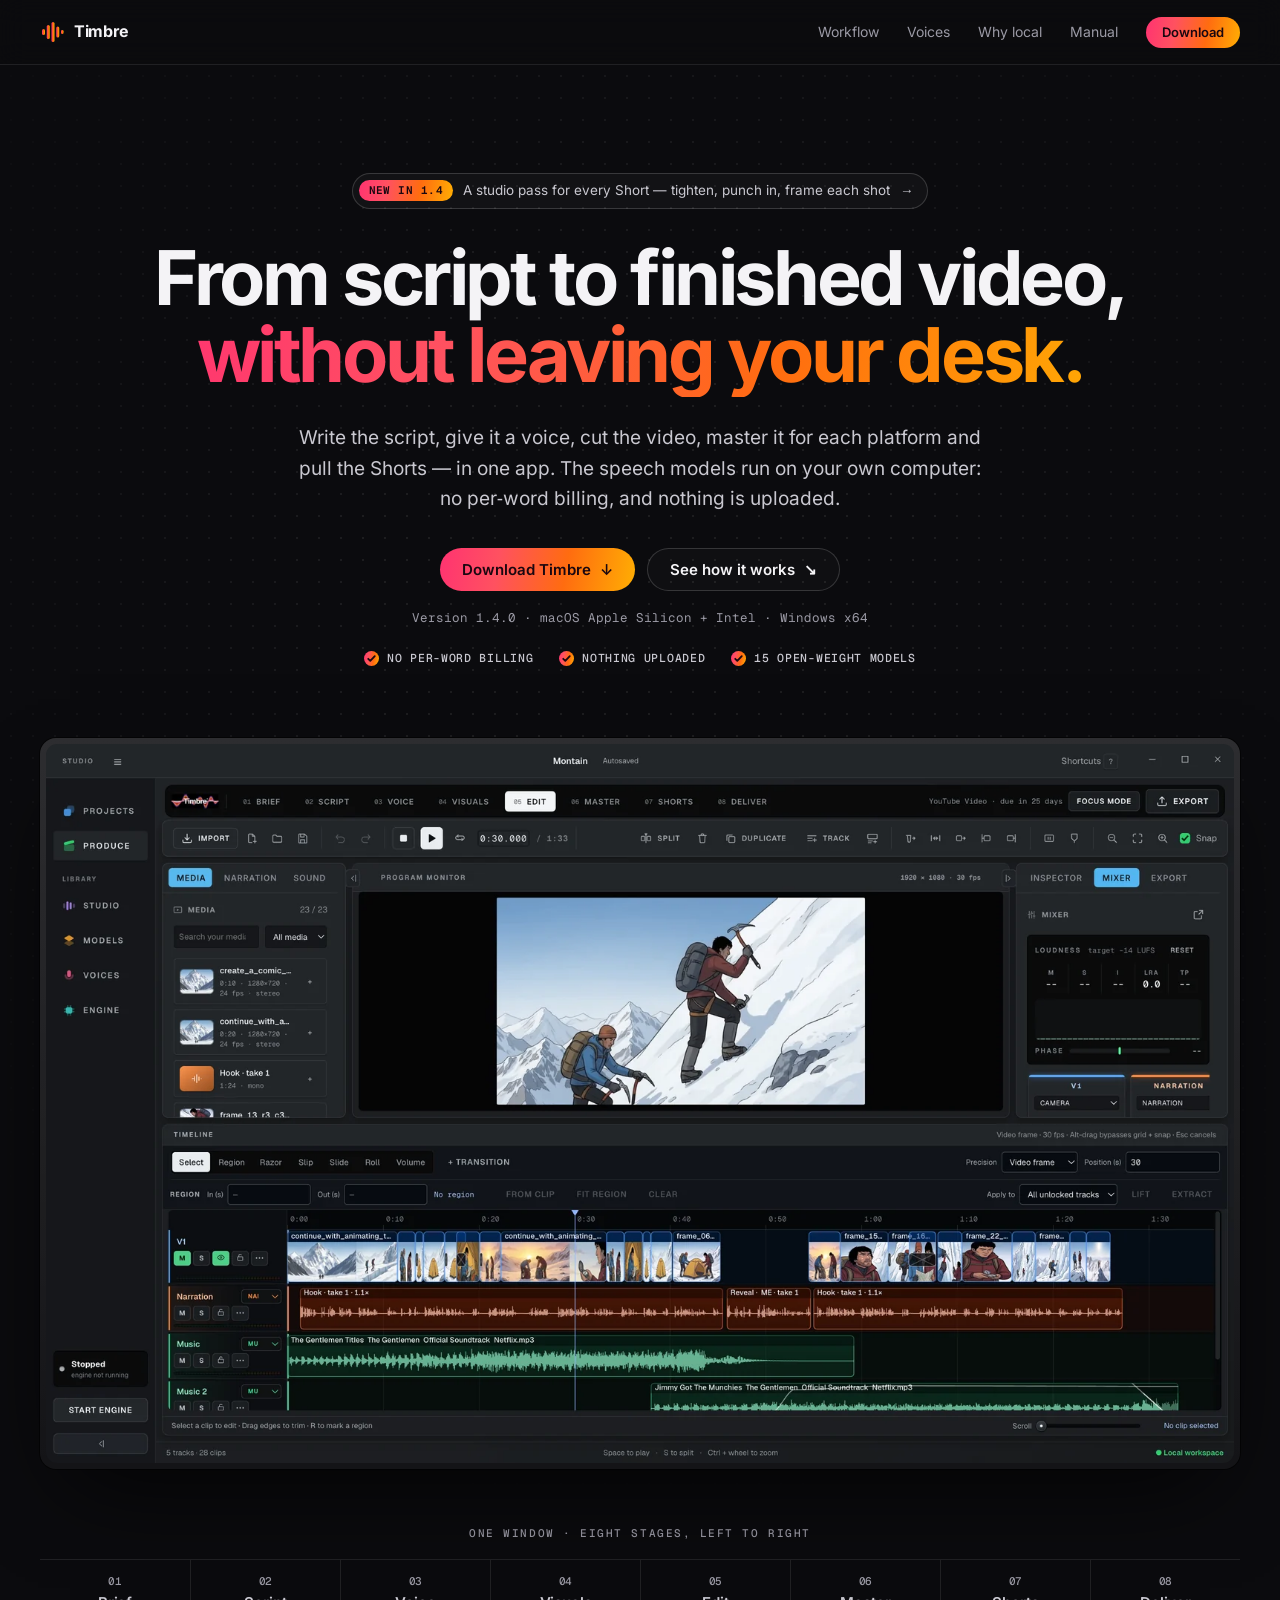
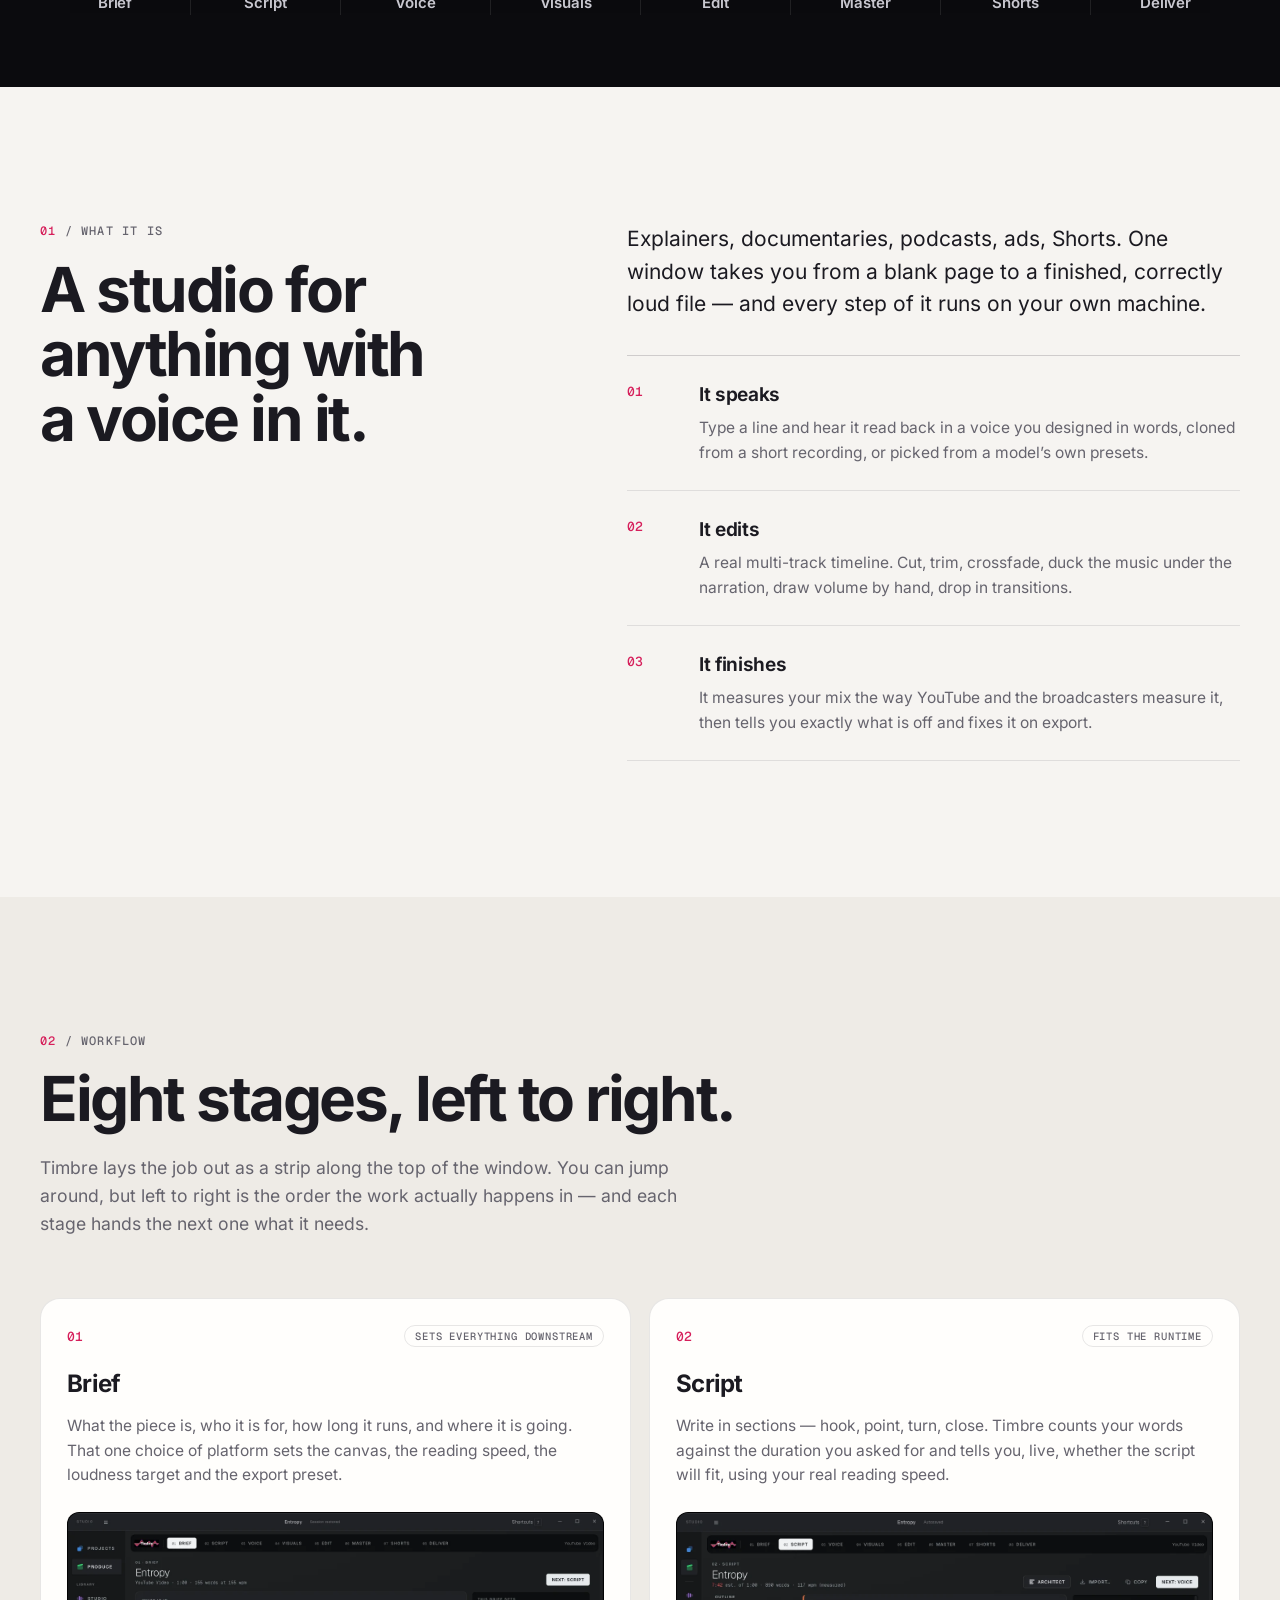
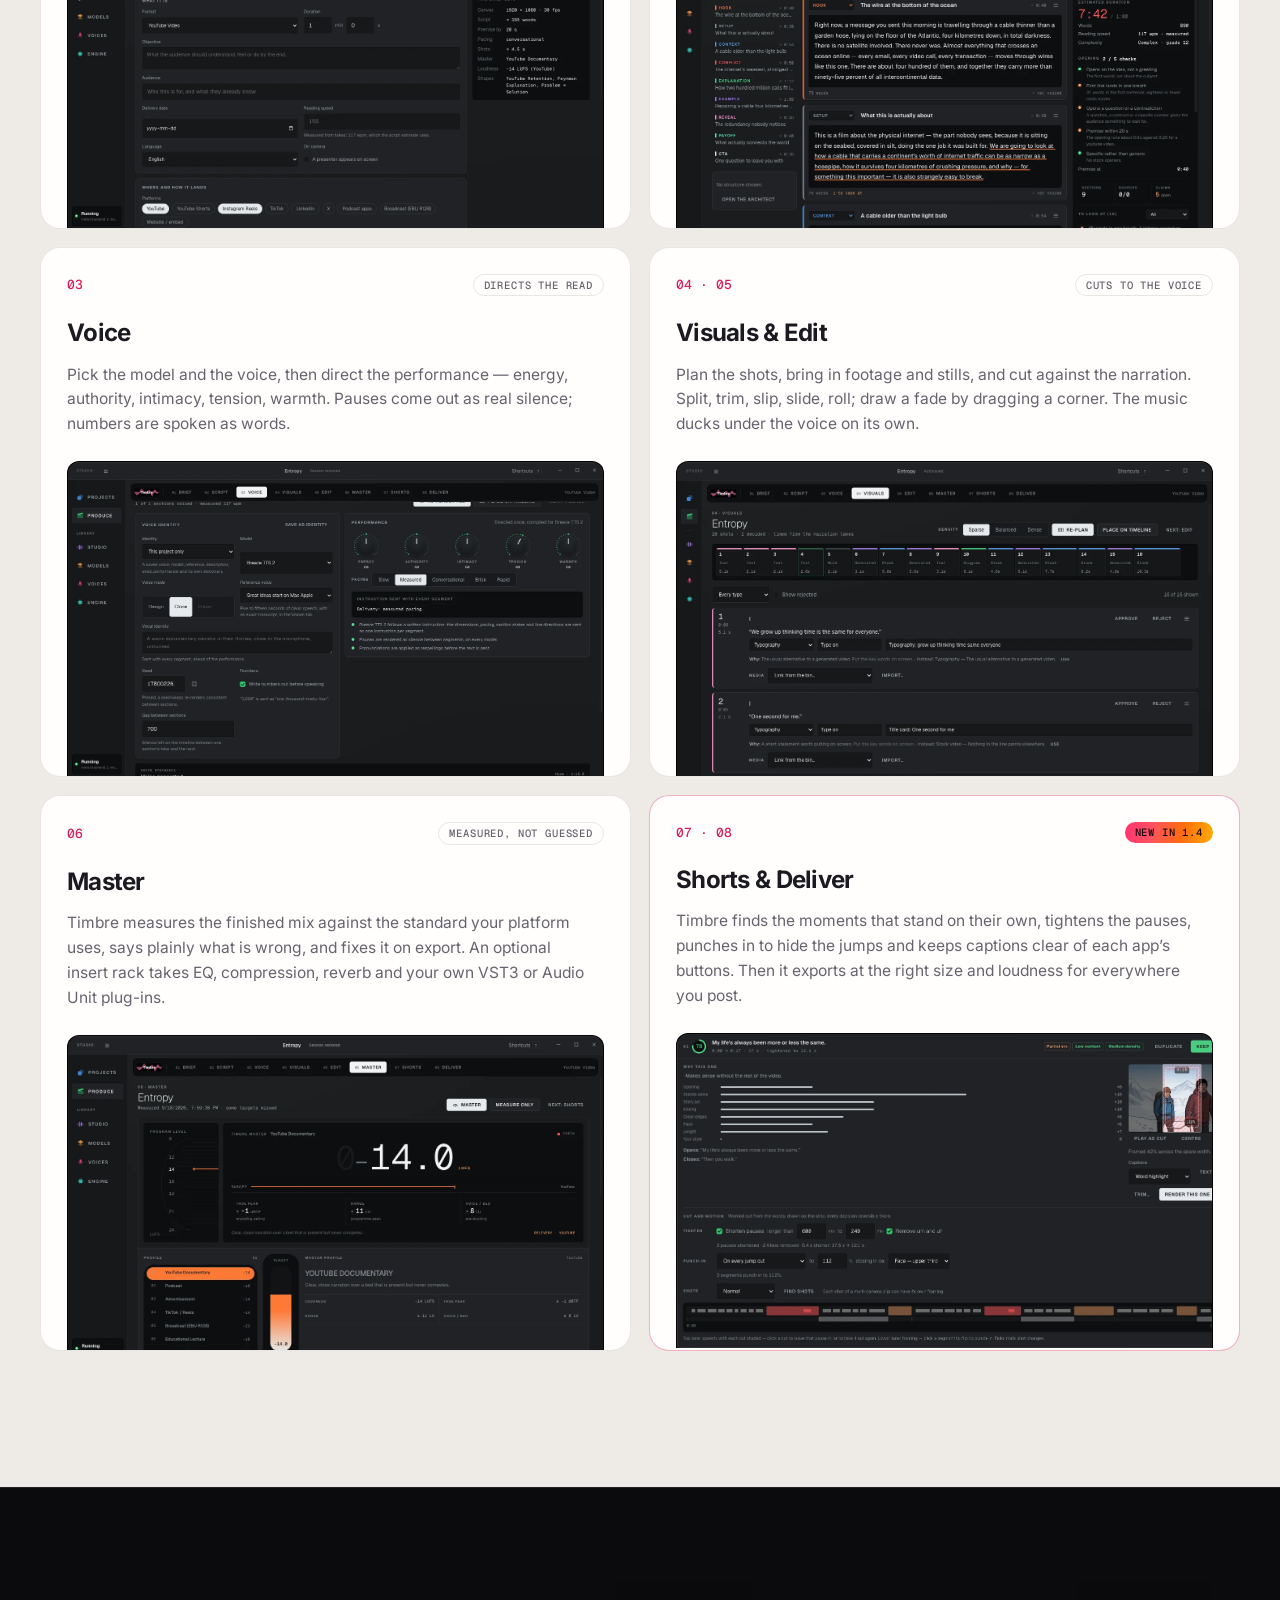
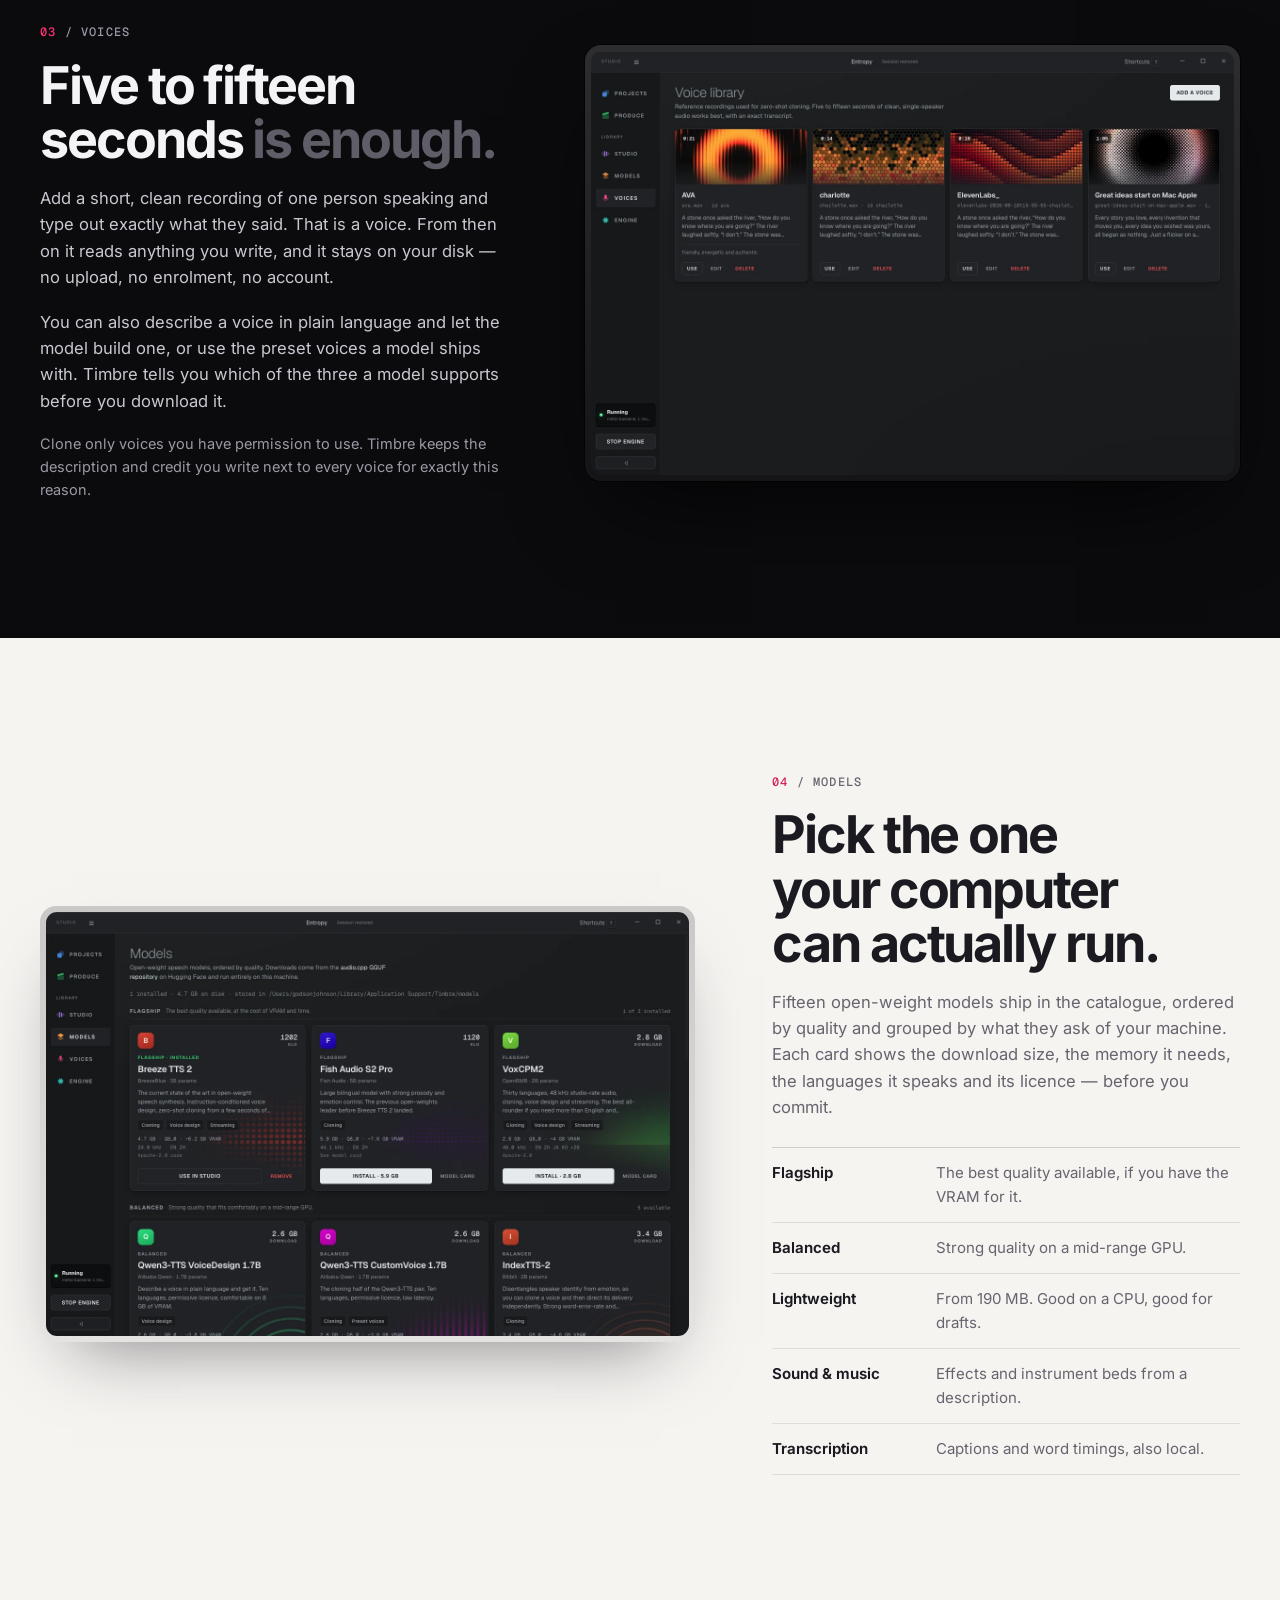
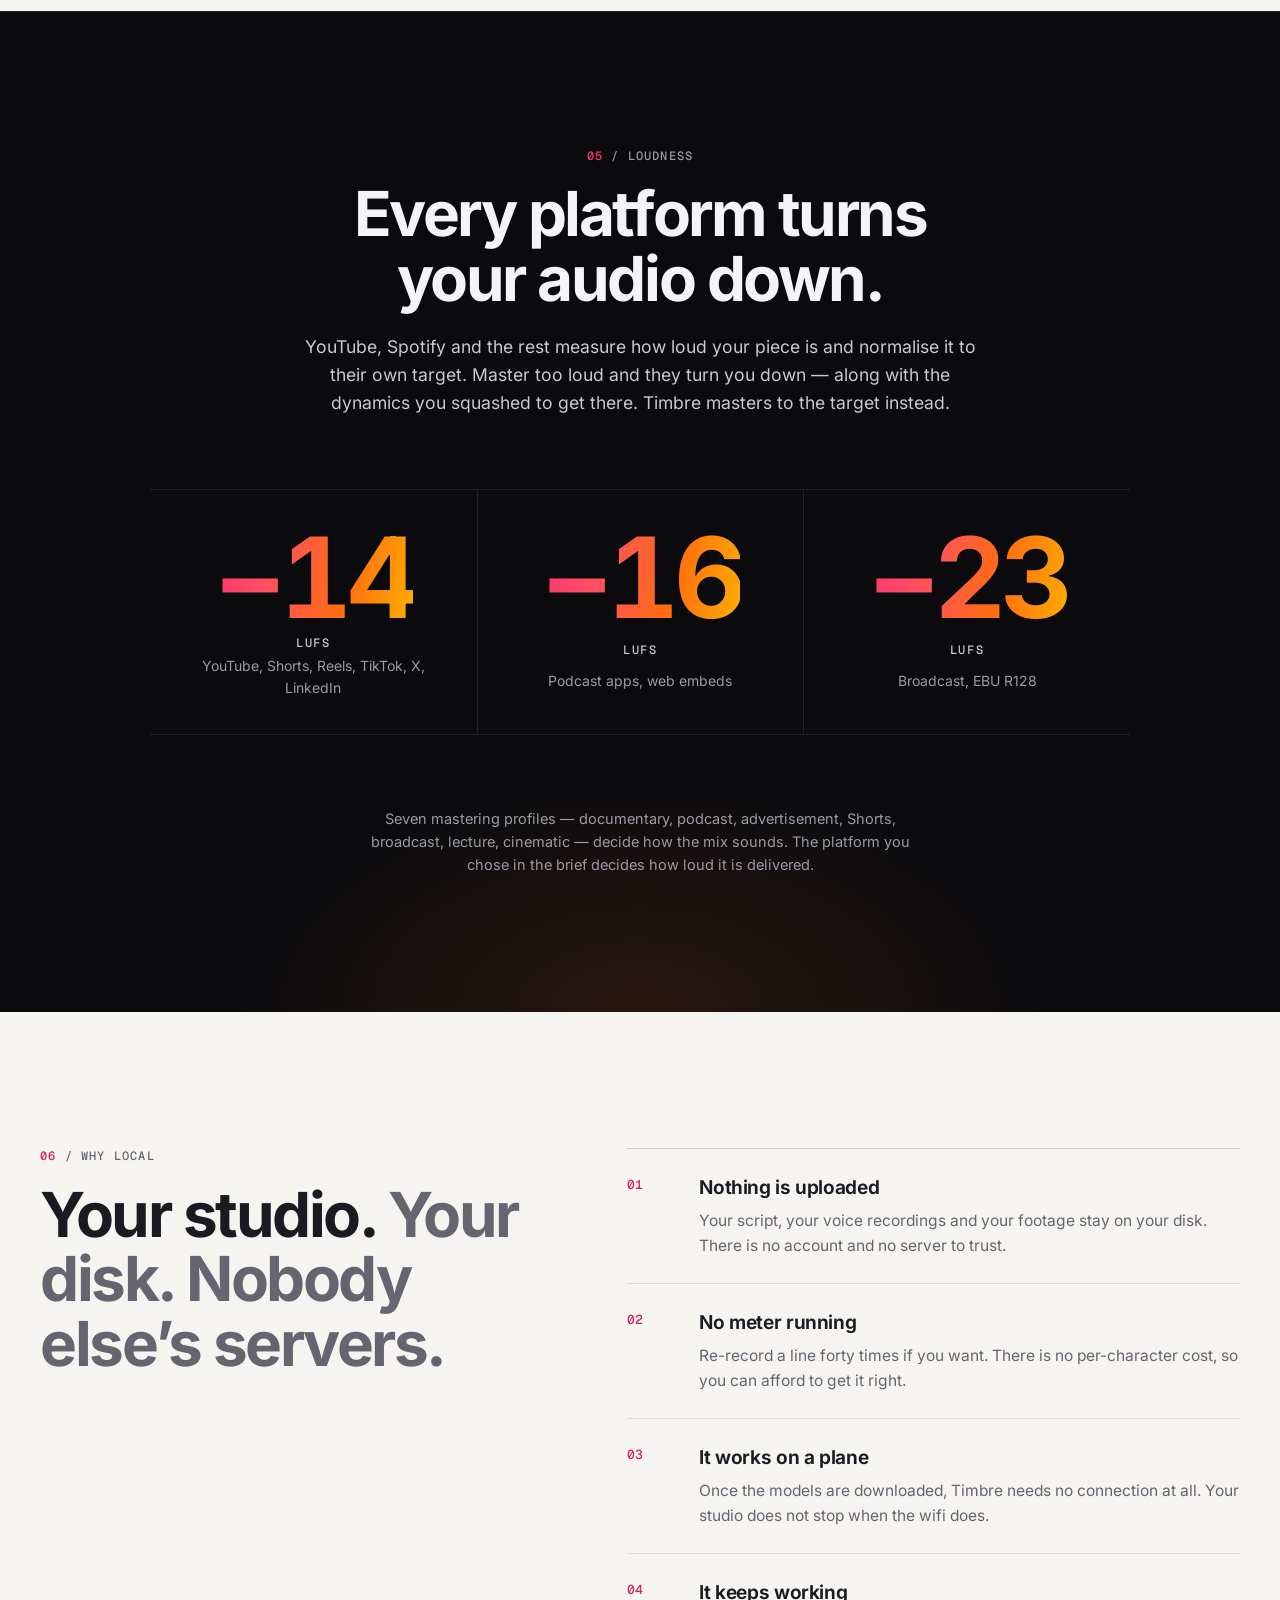
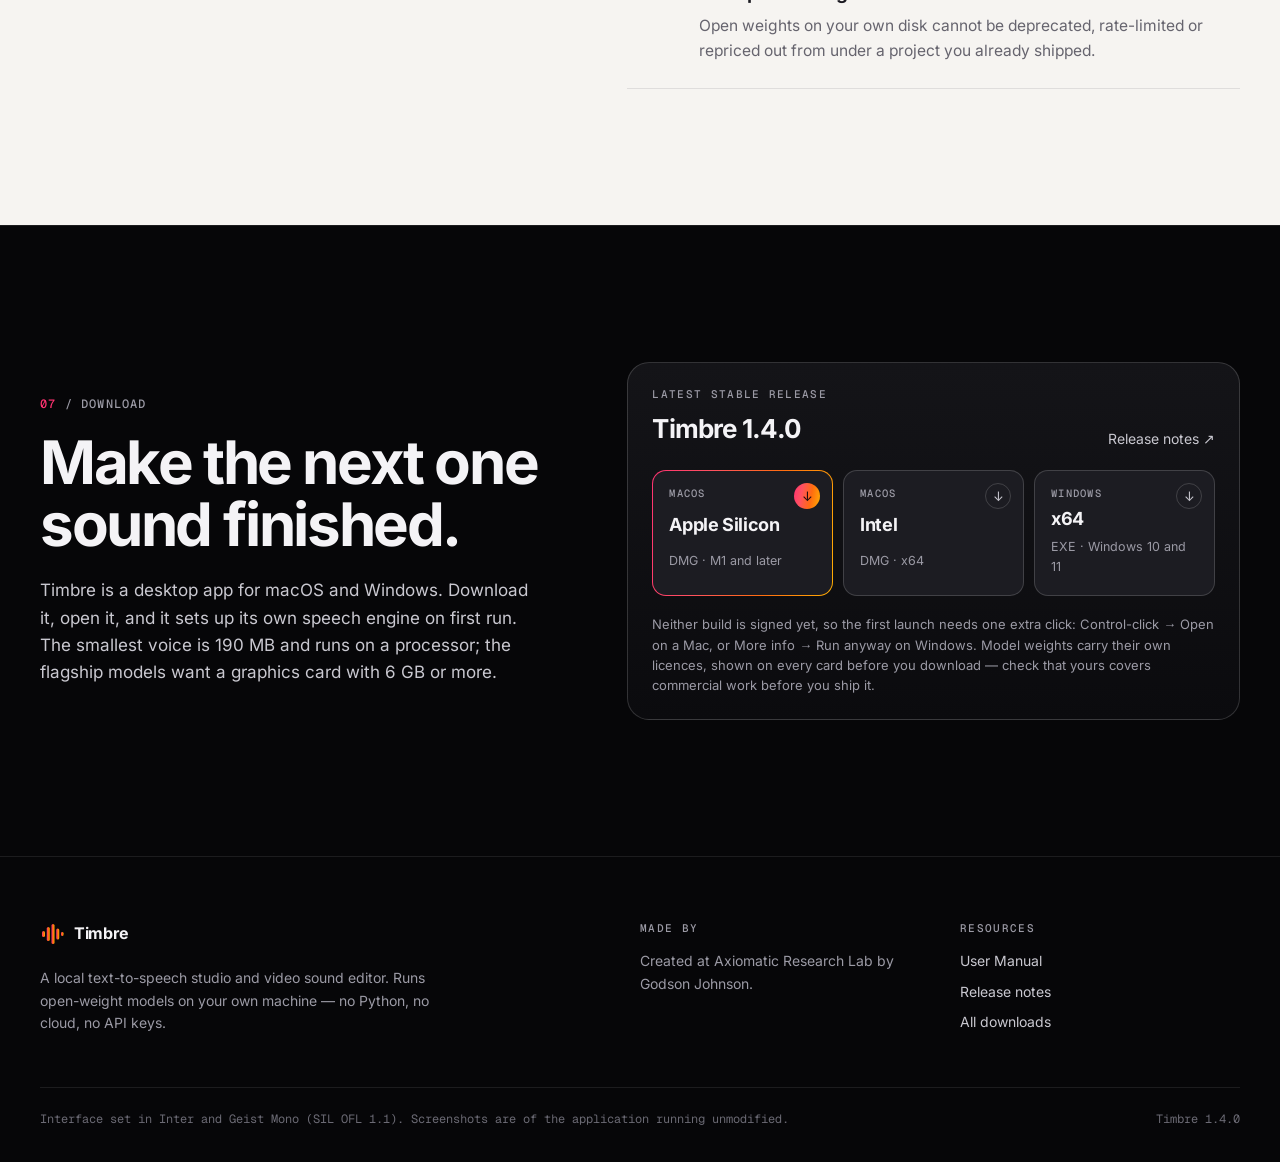
==== commit 2670bb87: "Hero: the Edit stage on the Montain project, sharp on high-density screens" ====
--- a/index.html
+++ b/index.html
@@ -96,10 +96,12 @@
 
         <figure class="container window hero-window">
           <img
-            src="img/05-edit.webp"
-            alt="Timbre’s Edit stage: the eight production stages across the top, a program monitor, and a multi-track timeline with video, narration waveforms and markers."
-            width="1366"
-            height="900"
+            src="img/hero-edit-1600.webp"
+            srcset="img/hero-edit-1600.webp 1600w, img/hero-edit-2400.webp 2400w"
+            sizes="(min-width: 1260px) 1188px, calc(100vw - 44px)"
+            alt="Timbre’s Edit stage on a mountain-climbing project: the eight production stages across the top, the program monitor showing a climber on an ice slope, the mixer with its loudness meter, and a multi-track timeline of video thumbnails, narration and two music beds with the playhead at 0:30."
+            width="1600"
+            height="969"
             fetchpriority="high"
           />
         </figure>
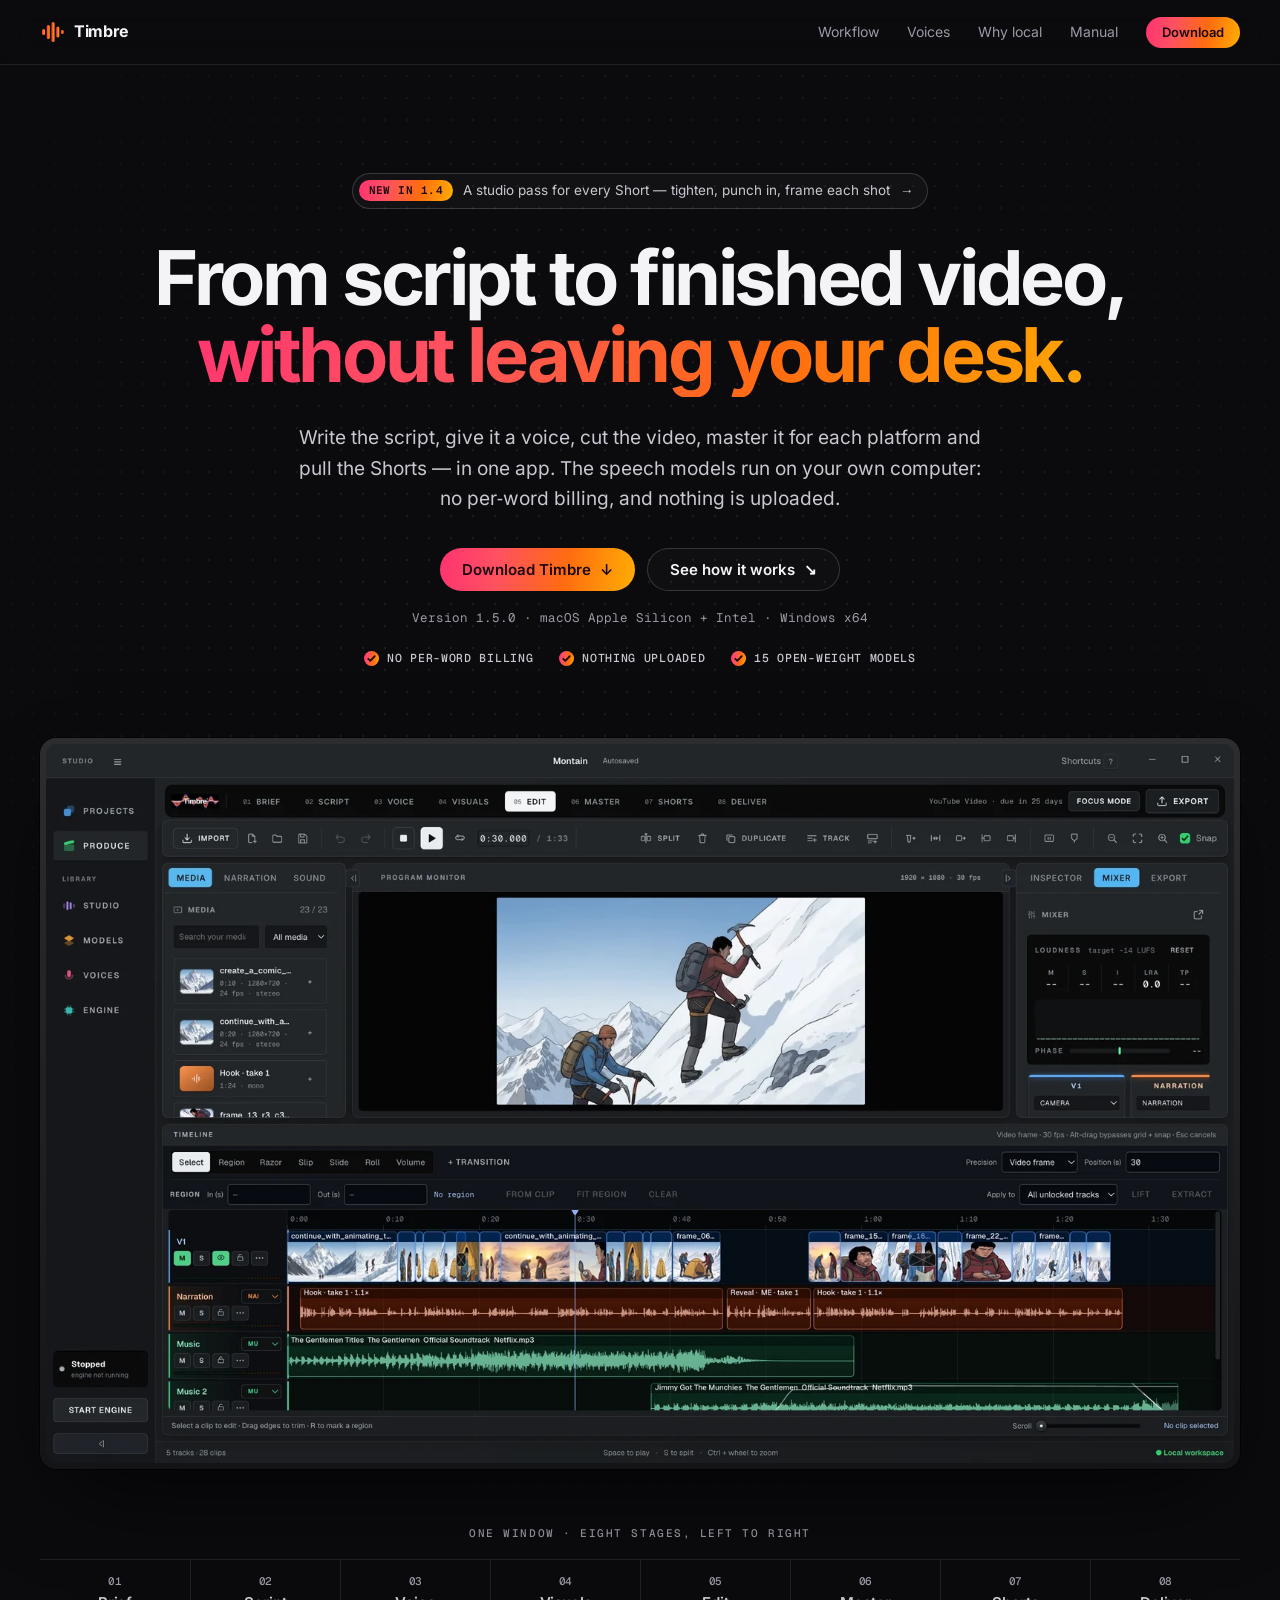
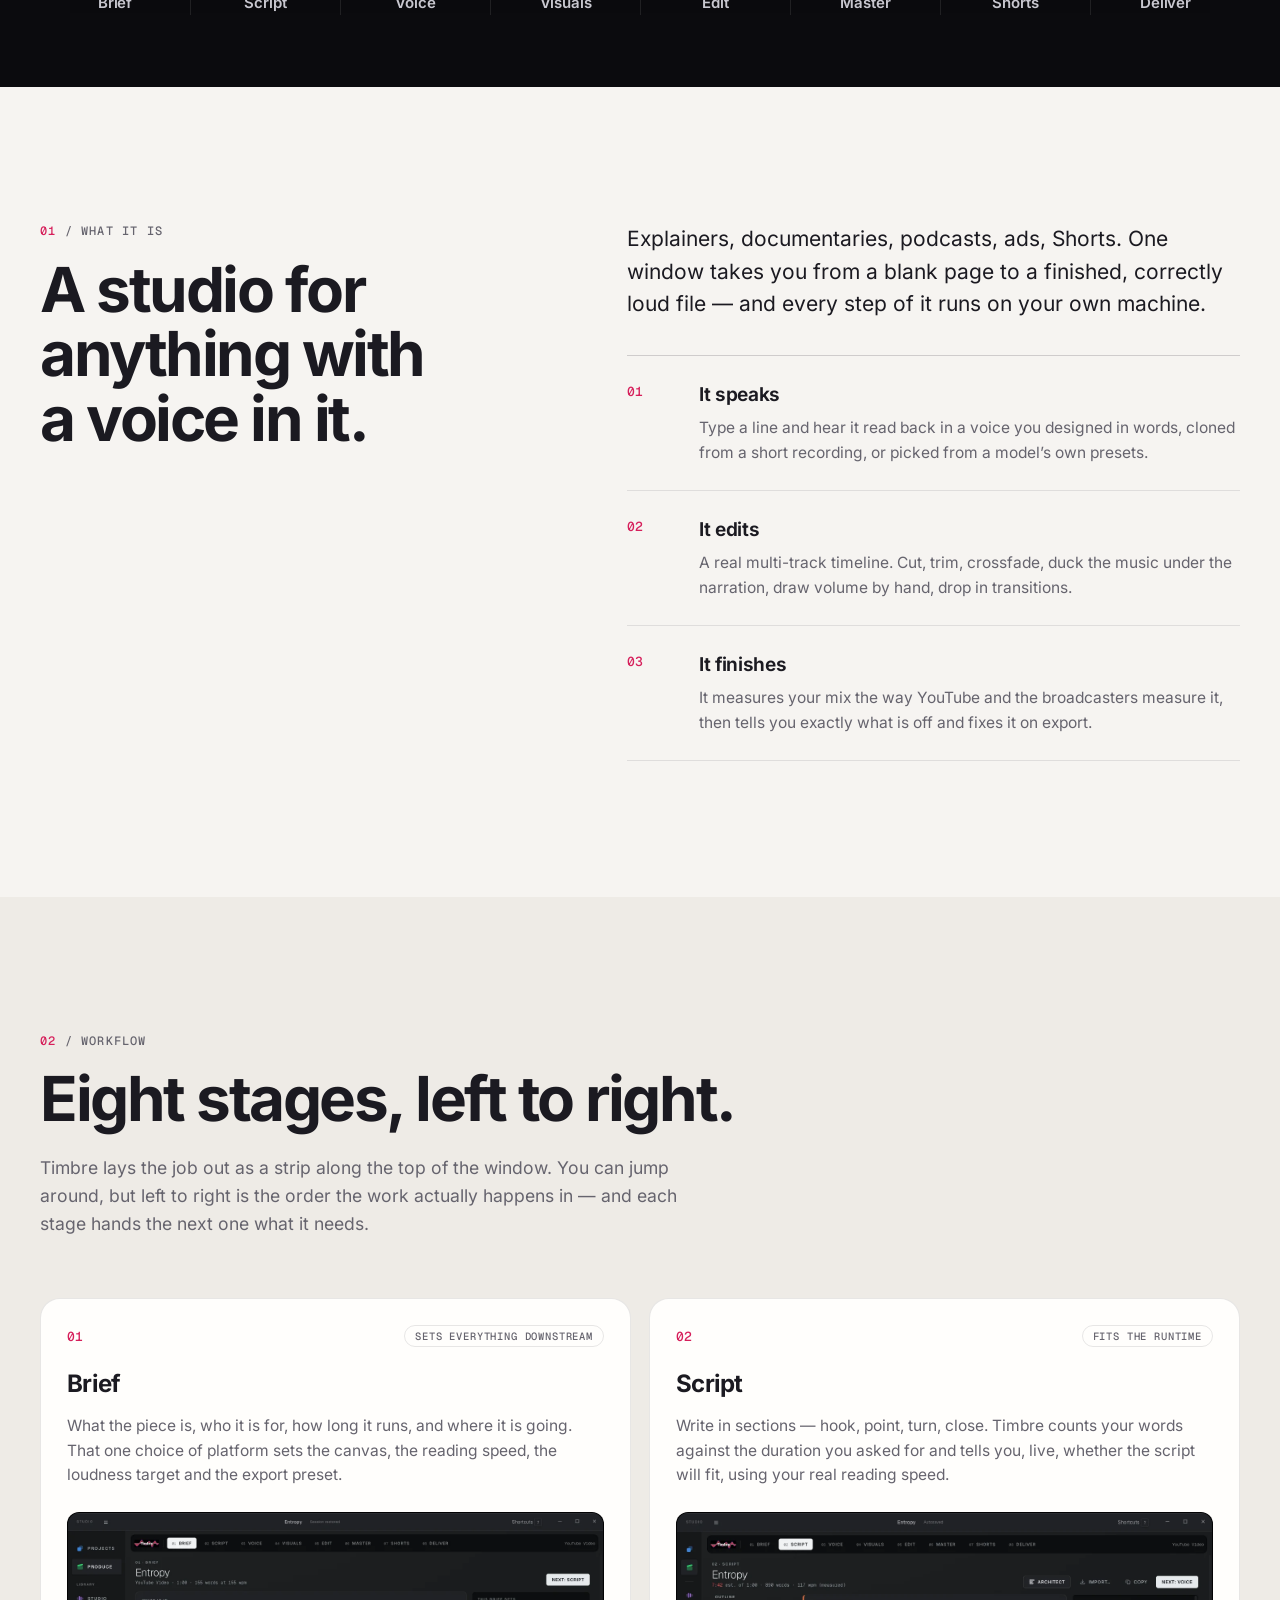
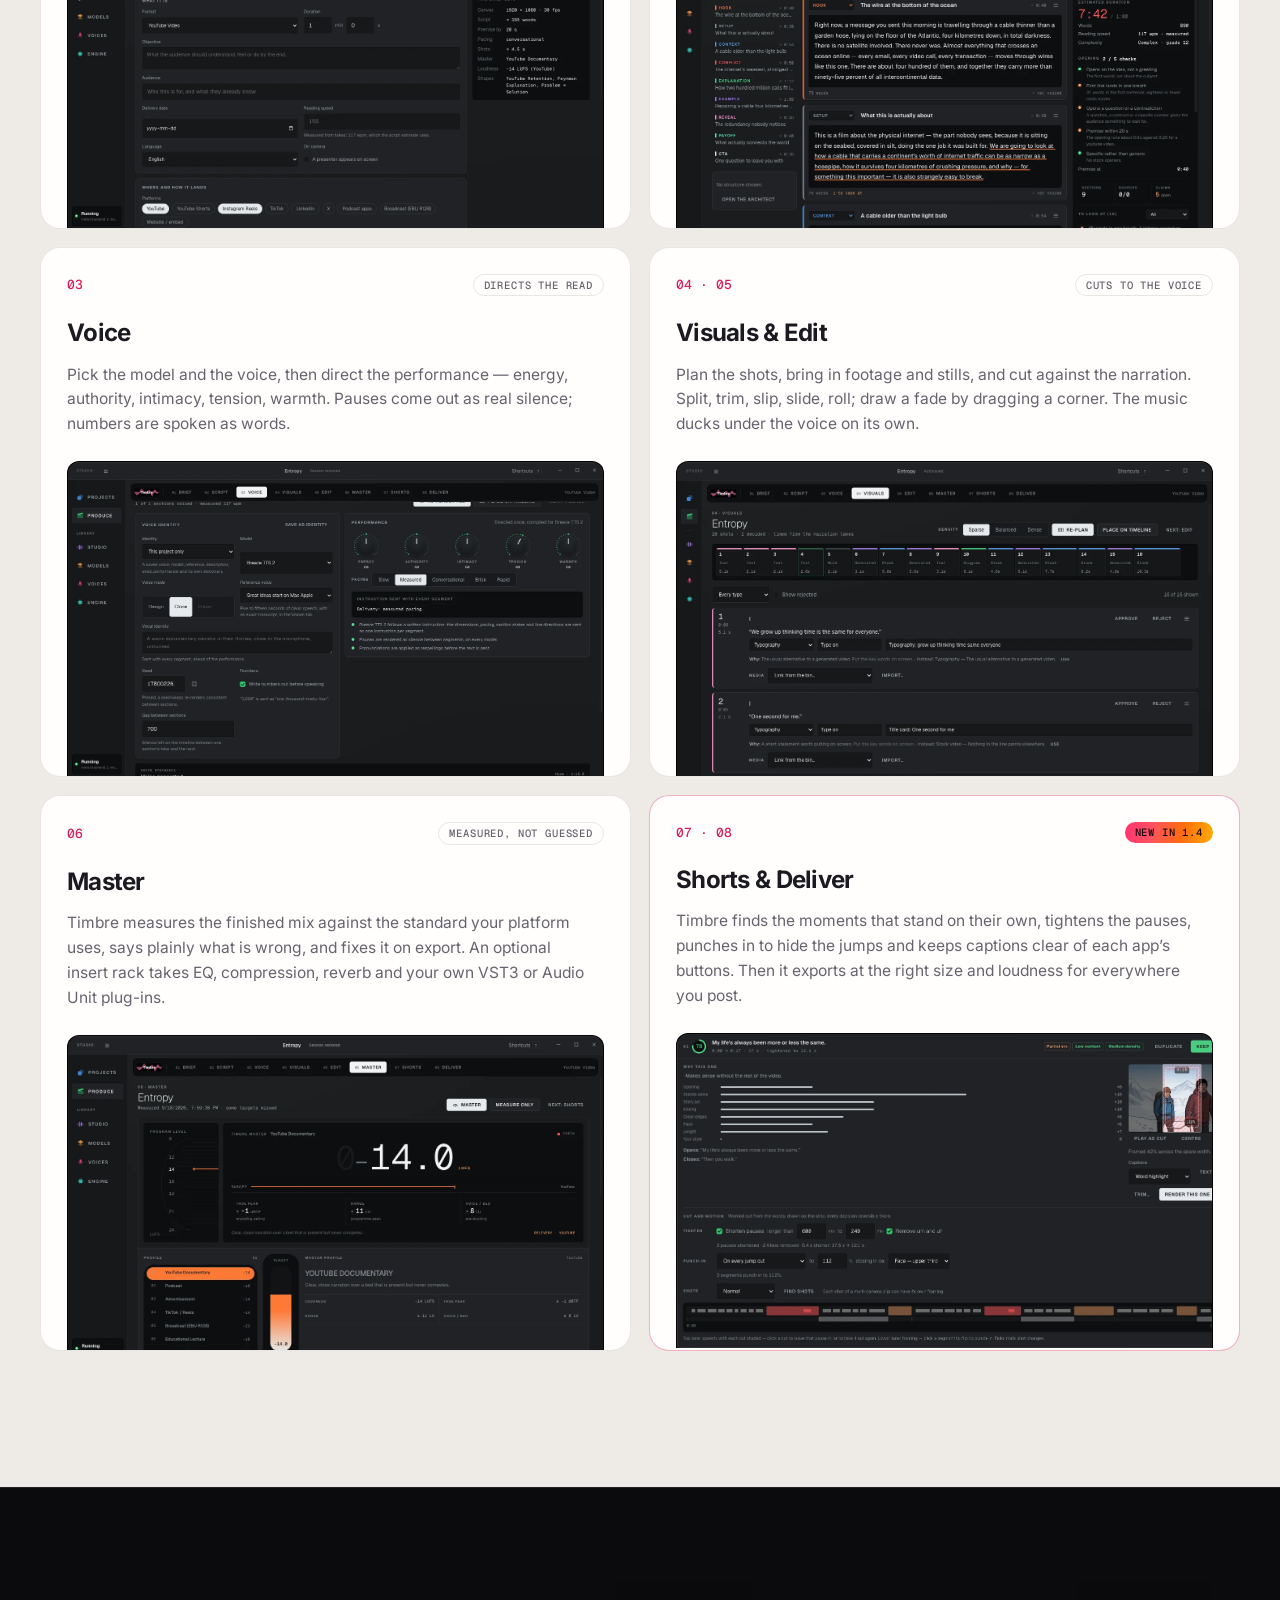
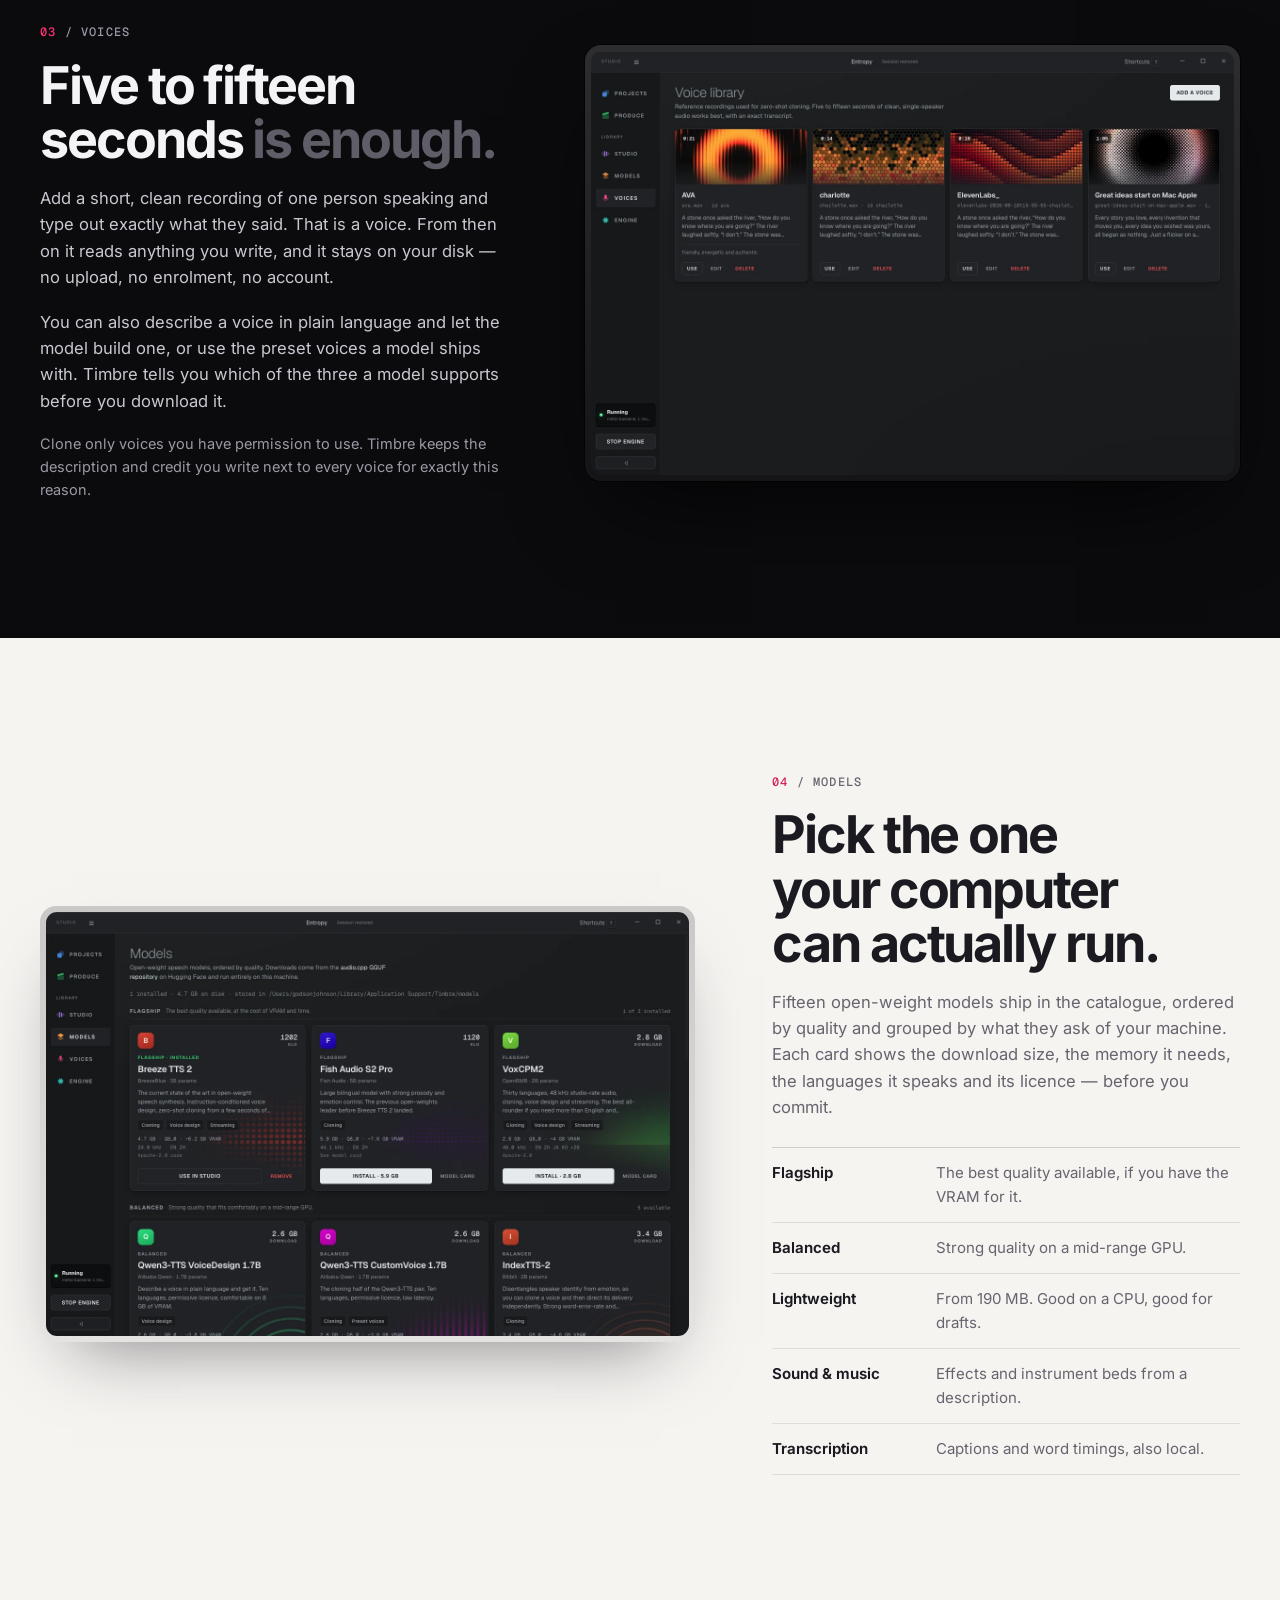
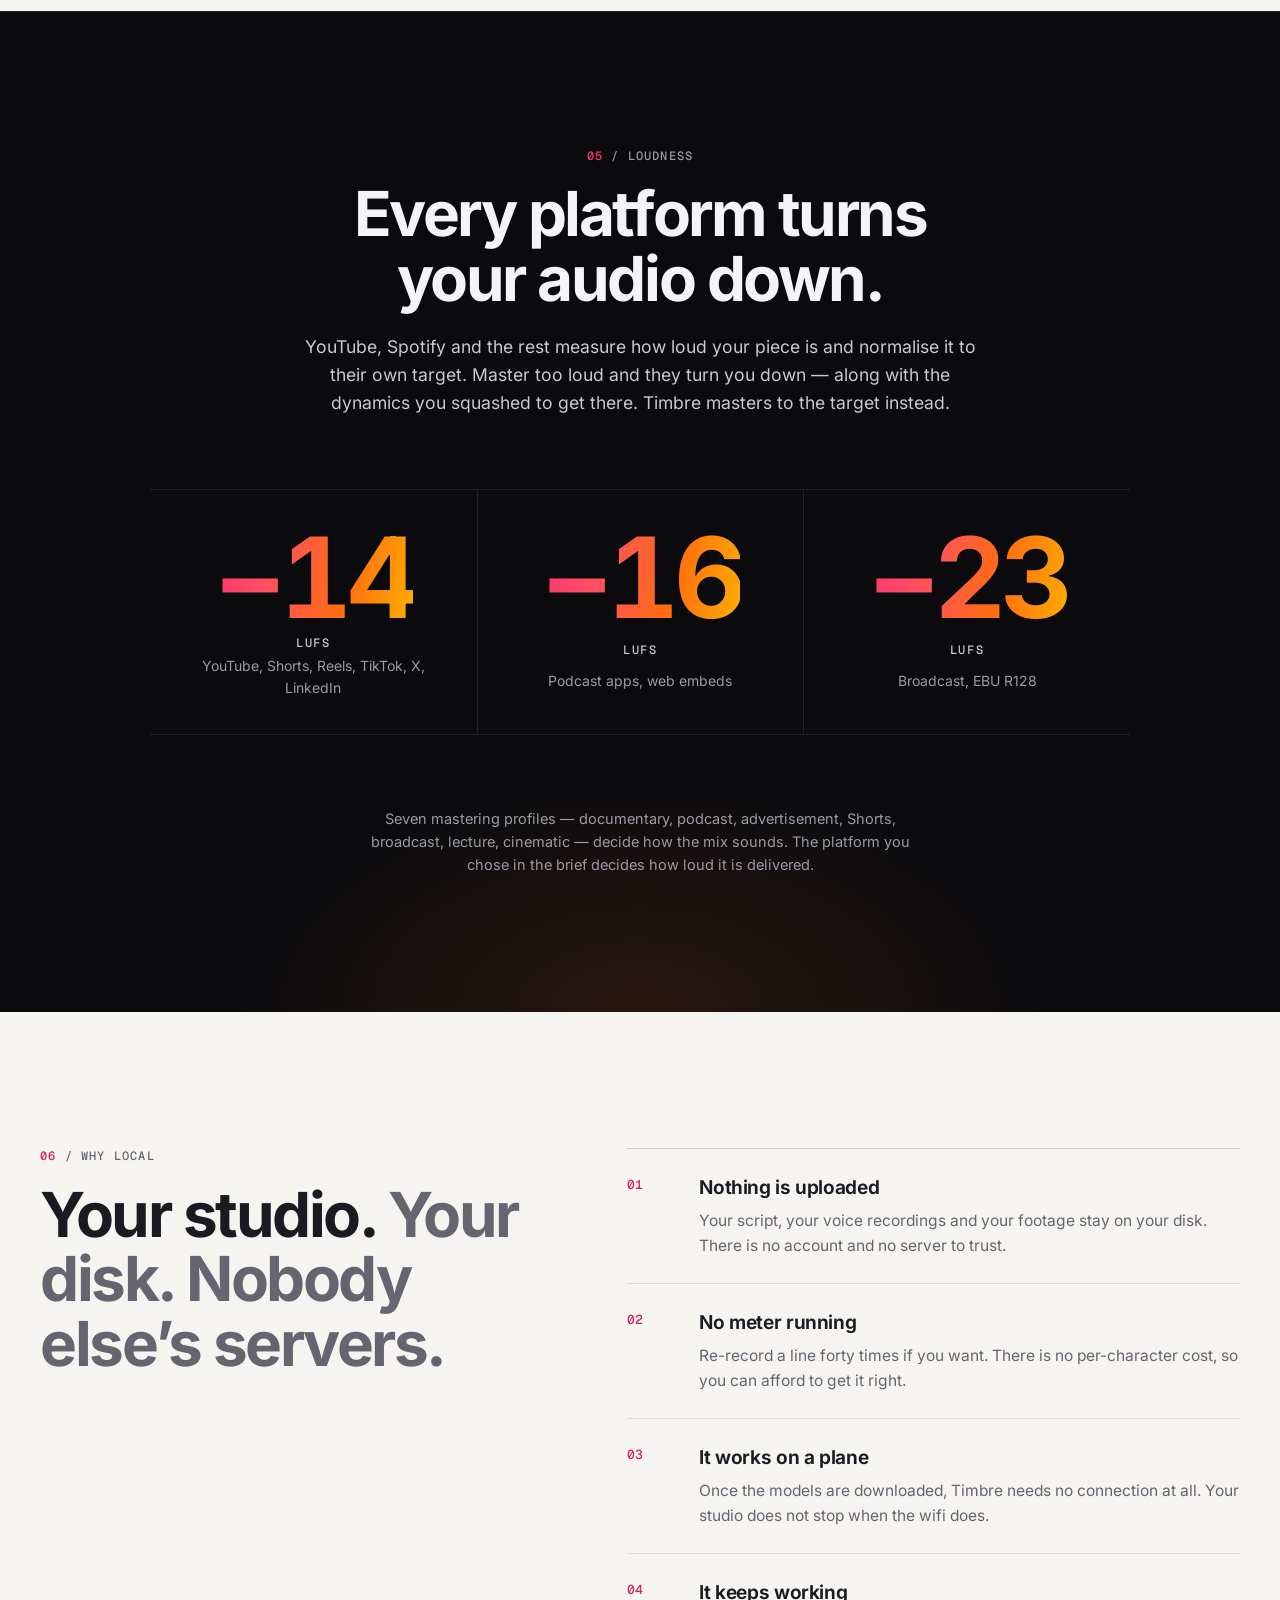
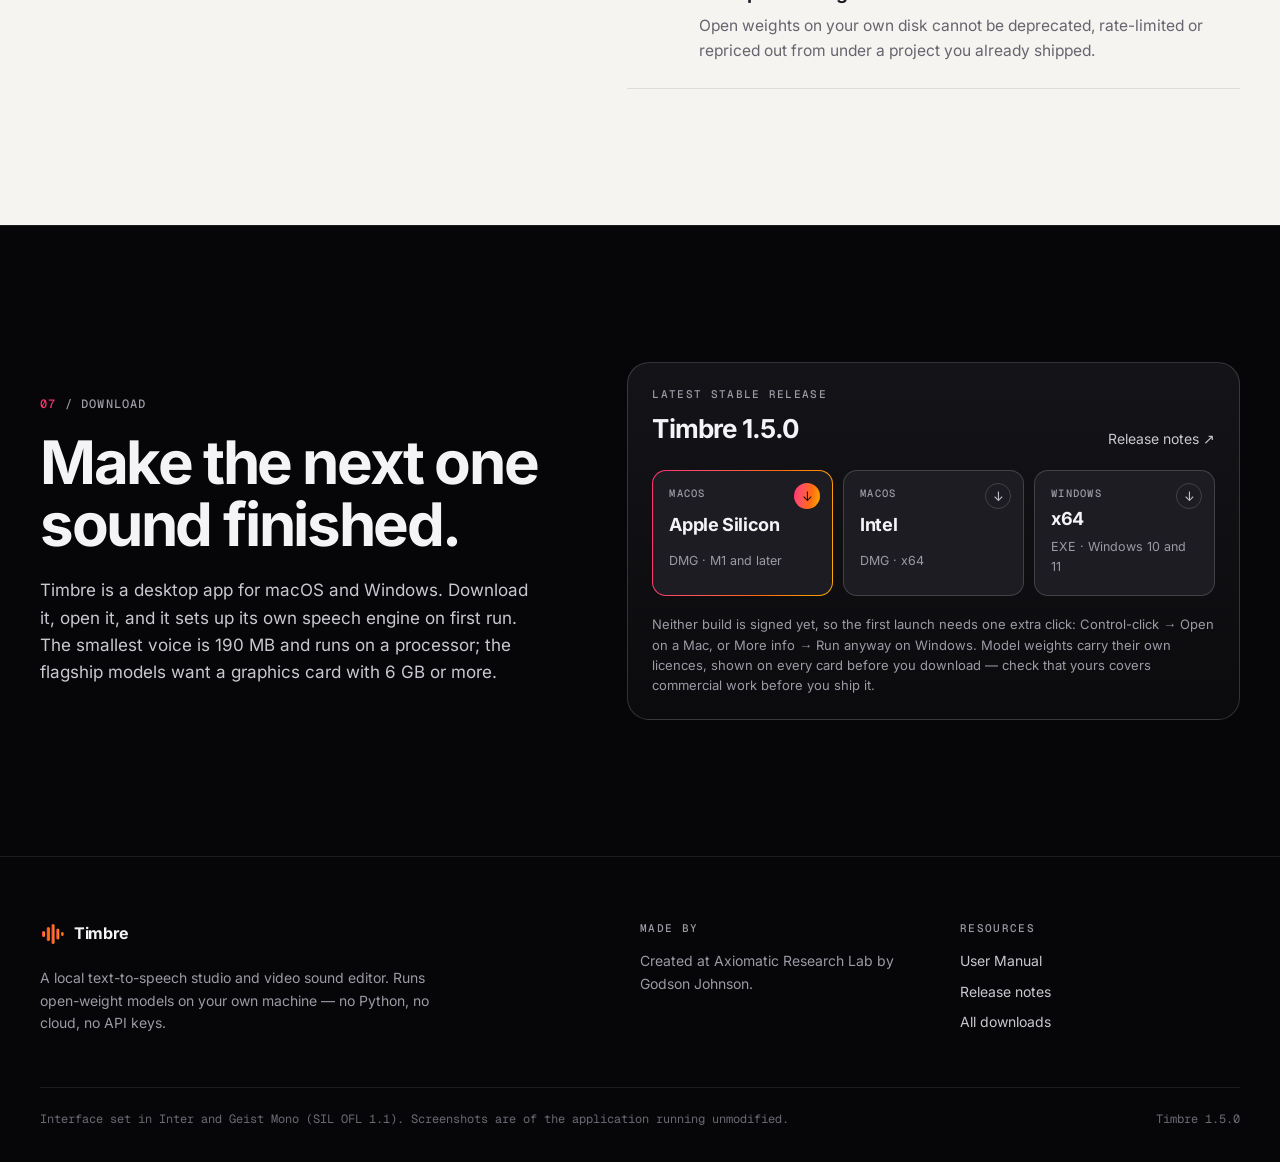
==== commit b4962523: "Point the download buttons at the 1.5.0 release, and document the clean-up tools in the manual" ====
--- a/index.html
+++ b/index.html
@@ -80,13 +80,13 @@
               class="pill pill-hot"
               id="heroDownload"
               href="#download"
-              data-mac="https://github.com/godsonj64/timbre-site/releases/latest/download/Timbre-1.4.0-mac-arm64.dmg"
-              data-win="https://github.com/godsonj64/timbre-site/releases/latest/download/Timbre-1.4.0-win-x64.exe"
+              data-mac="https://github.com/godsonj64/timbre-site/releases/latest/download/Timbre-1.5.0-mac-arm64.dmg"
+              data-win="https://github.com/godsonj64/timbre-site/releases/latest/download/Timbre-1.5.0-win-x64.exe"
               >Download Timbre <span aria-hidden="true">↓</span></a
             >
             <a class="pill pill-line" href="#workflow">See how it works <span aria-hidden="true">↘</span></a>
           </div>
-          <p class="hero-meta">Version 1.4.0 · macOS Apple Silicon + Intel · Windows x64</p>
+          <p class="hero-meta">Version 1.5.0 · macOS Apple Silicon + Intel · Windows x64</p>
           <ul class="checks" aria-label="In short">
             <li>No per-word billing</li>
             <li>Nothing uploaded</li>
@@ -319,24 +319,24 @@
             <div class="release-head">
               <div>
                 <p class="release-label">Latest stable release</p>
-                <p class="release-name">Timbre 1.4.0</p>
+                <p class="release-name">Timbre 1.5.0</p>
               </div>
               <a class="release-notes" href="https://github.com/godsonj64/timbre-site/releases/latest">Release notes <span aria-hidden="true">↗</span></a>
             </div>
             <div class="tiles">
-              <a class="tile tile-main" href="https://github.com/godsonj64/timbre-site/releases/latest/download/Timbre-1.4.0-mac-arm64.dmg" download>
+              <a class="tile tile-main" href="https://github.com/godsonj64/timbre-site/releases/latest/download/Timbre-1.5.0-mac-arm64.dmg" download>
                 <span class="tile-os">macOS</span>
                 <b>Apple Silicon</b>
                 <span class="tile-file">DMG · M1 and later</span>
                 <span class="tile-go" aria-hidden="true">↓</span>
               </a>
-              <a class="tile" href="https://github.com/godsonj64/timbre-site/releases/latest/download/Timbre-1.4.0-mac-x64.dmg" download>
+              <a class="tile" href="https://github.com/godsonj64/timbre-site/releases/latest/download/Timbre-1.5.0-mac-x64.dmg" download>
                 <span class="tile-os">macOS</span>
                 <b>Intel</b>
                 <span class="tile-file">DMG · x64</span>
                 <span class="tile-go" aria-hidden="true">↓</span>
               </a>
-              <a class="tile" href="https://github.com/godsonj64/timbre-site/releases/latest/download/Timbre-1.4.0-win-x64.exe" download>
+              <a class="tile" href="https://github.com/godsonj64/timbre-site/releases/latest/download/Timbre-1.5.0-win-x64.exe" download>
                 <span class="tile-os">Windows</span>
                 <b>x64</b>
                 <span class="tile-file">EXE · Windows 10 and 11</span>
@@ -374,7 +374,7 @@
       </div>
       <div class="container footer-base">
         <span>Interface set in Inter and Geist Mono (SIL OFL 1.1). Screenshots are of the application running unmodified.</span>
-        <span>Timbre 1.4.0</span>
+        <span>Timbre 1.5.0</span>
       </div>
     </footer>
 
